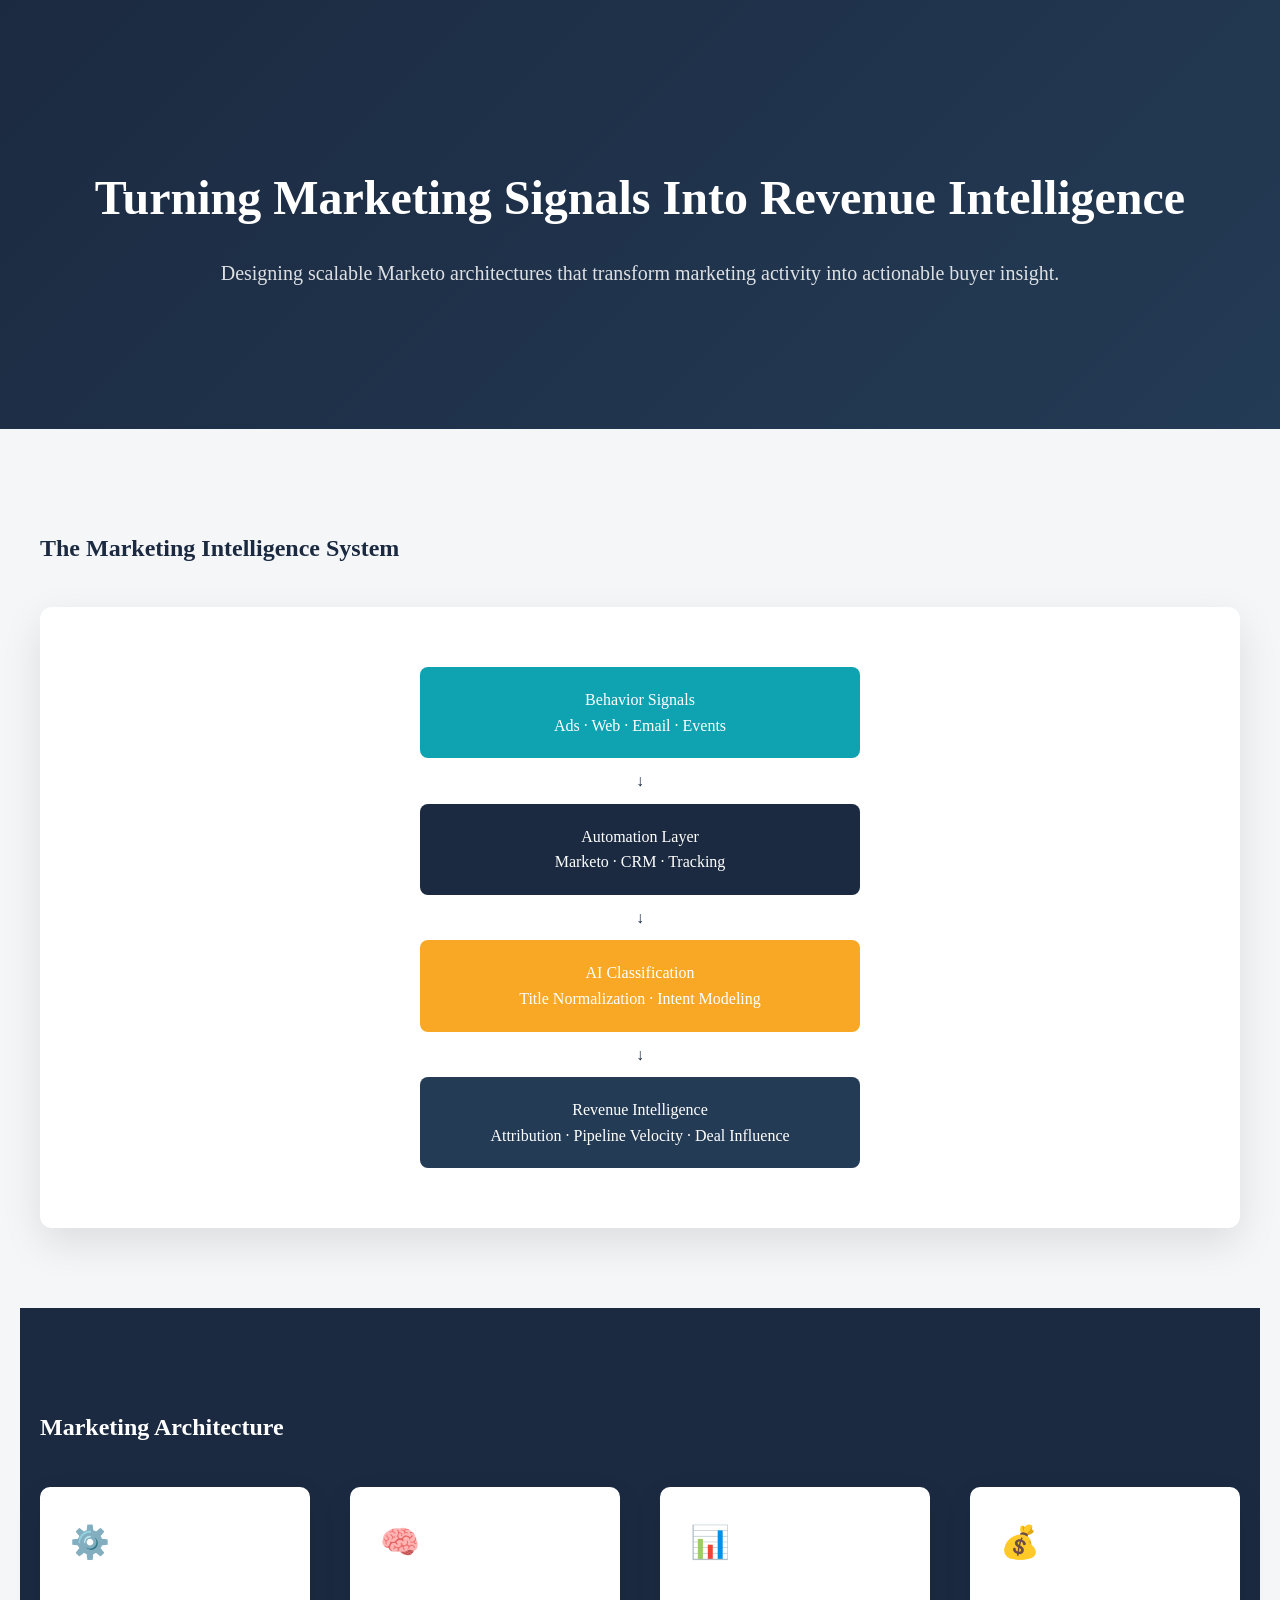
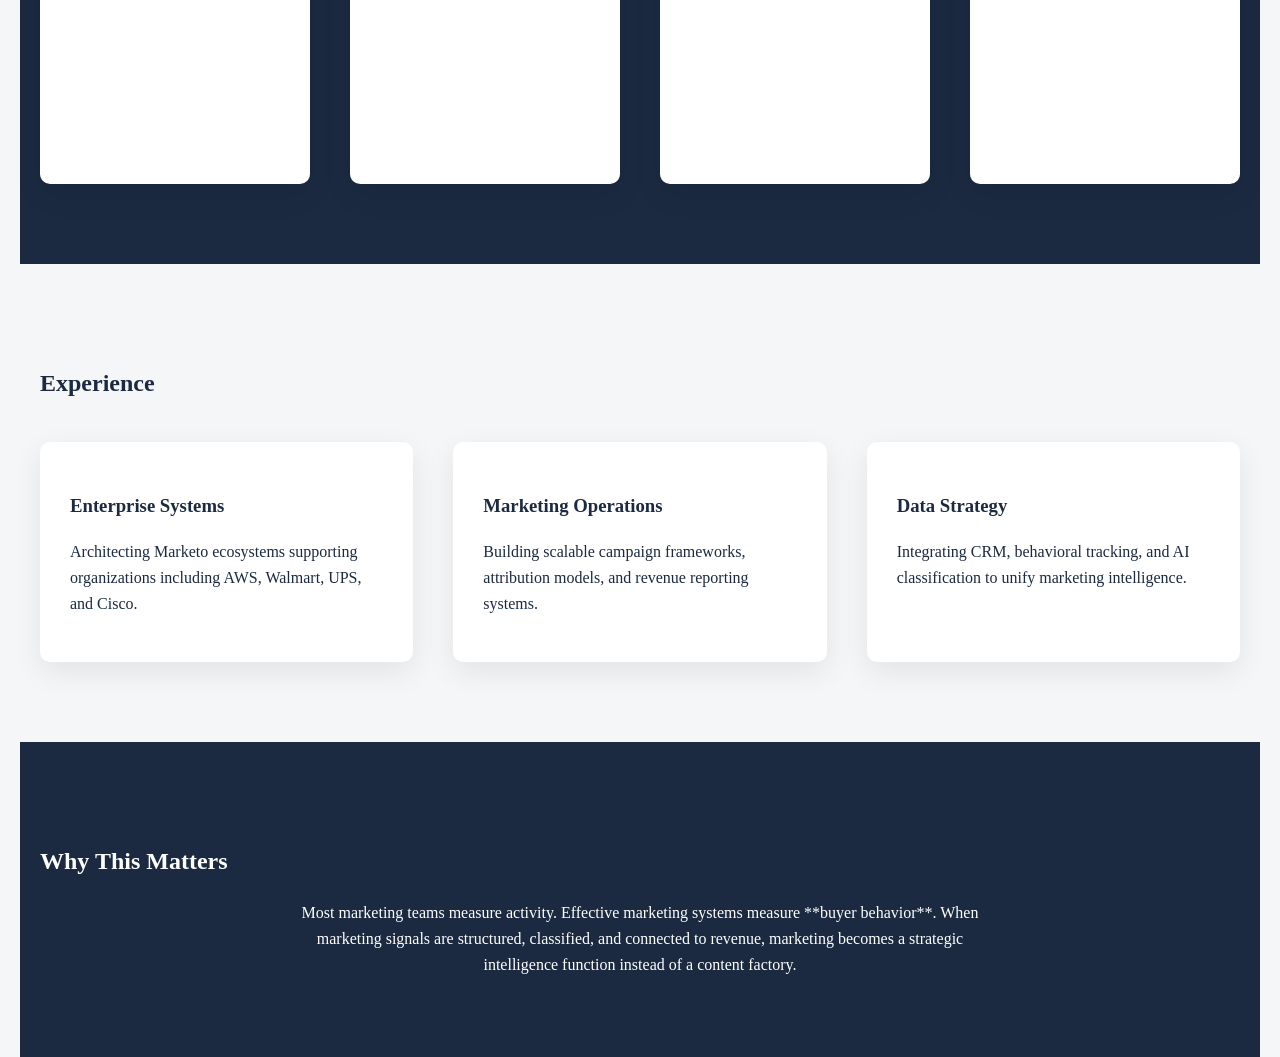
==== index2.html @ 2e333b13 "Create index2.html" ====
<!DOCTYPE html>
<html lang="en">
<head>
<meta charset="UTF-8">
<title>Marketing Intelligence Architecture | Robb Barrett</title>

<style>

body{
font-family: -apple-system,BlinkMacSystemFont,"Segoe UI",Roboto;
margin:0;
background:#F4F6F8;
color:#1B2A41;
line-height:1.6;
}

.section{
padding:80px 20px;
max-width:1200px;
margin:auto;
}

.hero{
background:linear-gradient(135deg,#1B2A41,#243B55);
color:white;
text-align:center;
padding:120px 20px;
}

.hero h1{
font-size:48px;
margin-bottom:20px;
}

.hero p{
font-size:20px;
opacity:.85;
}

.grid{
display:grid;
grid-template-columns:repeat(auto-fit,minmax(250px,1fr));
gap:40px;
margin-top:40px;
}

.card{
background:white;
padding:30px;
border-radius:10px;
box-shadow:0 10px 30px rgba(0,0,0,.08);
}

.icon{
font-size:32px;
color:#0FA3B1;
margin-bottom:10px;
}

.diagram{
background:white;
padding:50px;
border-radius:12px;
box-shadow:0 15px 40px rgba(0,0,0,.1);
margin-top:40px;
text-align:center;
}

.layer{
padding:20px;
margin:10px auto;
max-width:400px;
border-radius:8px;
color:white;
}

.layer.signals{background:#0FA3B1;}
.layer.data{background:#1B2A41;}
.layer.ai{background:#F9A826;}
.layer.revenue{background:#243B55;}

.dark{
background:#1B2A41;
color:white;
}

.dark h2{
color:white;
}

</style>
</head>

<body>

<section class="hero">
<h1>Turning Marketing Signals Into Revenue Intelligence</h1>
<p>Designing scalable Marketo architectures that transform marketing activity into actionable buyer insight.</p>
</section>

<section class="section">

<h2>The Marketing Intelligence System</h2>

<div class="diagram">

<div class="layer signals">Behavior Signals<br>Ads · Web · Email · Events</div>

↓  

<div class="layer data">Automation Layer<br>Marketo · CRM · Tracking</div>

↓

<div class="layer ai">AI Classification<br>Title Normalization · Intent Modeling</div>

↓

<div class="layer revenue">Revenue Intelligence<br>Attribution · Pipeline Velocity · Deal Influence</div>

</div>

</section>

<section class="section dark">

<h2>Marketing Architecture</h2>

<div class="grid">

<div class="card">
<div class="icon">⚙️</div>
<h3>Automation</h3>
<p>Behavior driven Marketo systems that capture every buyer interaction and translate activity into structured data.</p>
</div>

<div class="card">
<div class="icon">🧠</div>
<h3>AI Data Layer</h3>
<p>AI normalization transforms inconsistent titles and company data into meaningful organizational intelligence.</p>
</div>

<div class="card">
<div class="icon">📊</div>
<h3>Intent Modeling</h3>
<p>Buyer signals are evaluated across channels to detect real purchase intent instead of surface engagement metrics.</p>
</div>

<div class="card">
<div class="icon">💰</div>
<h3>Revenue Insight</h3>
<p>Marketing attribution connects behavior patterns directly to pipeline velocity and closed revenue.</p>
</div>

</div>

</section>

<section class="section">

<h2>Experience</h2>

<div class="grid">

<div class="card">
<h3>Enterprise Systems</h3>
<p>Architecting Marketo ecosystems supporting organizations including AWS, Walmart, UPS, and Cisco.</p>
</div>

<div class="card">
<h3>Marketing Operations</h3>
<p>Building scalable campaign frameworks, attribution models, and revenue reporting systems.</p>
</div>

<div class="card">
<h3>Data Strategy</h3>
<p>Integrating CRM, behavioral tracking, and AI classification to unify marketing intelligence.</p>
</div>

</div>

</section>

<section class="section dark">

<h2>Why This Matters</h2>

<p style="max-width:700px;margin:auto;text-align:center">

Most marketing teams measure activity.  
Effective marketing systems measure **buyer behavior**.

When marketing signals are structured, classified, and connected to revenue, marketing becomes a strategic intelligence function instead of a content factory.

</p>

</section>

</body>
</html>
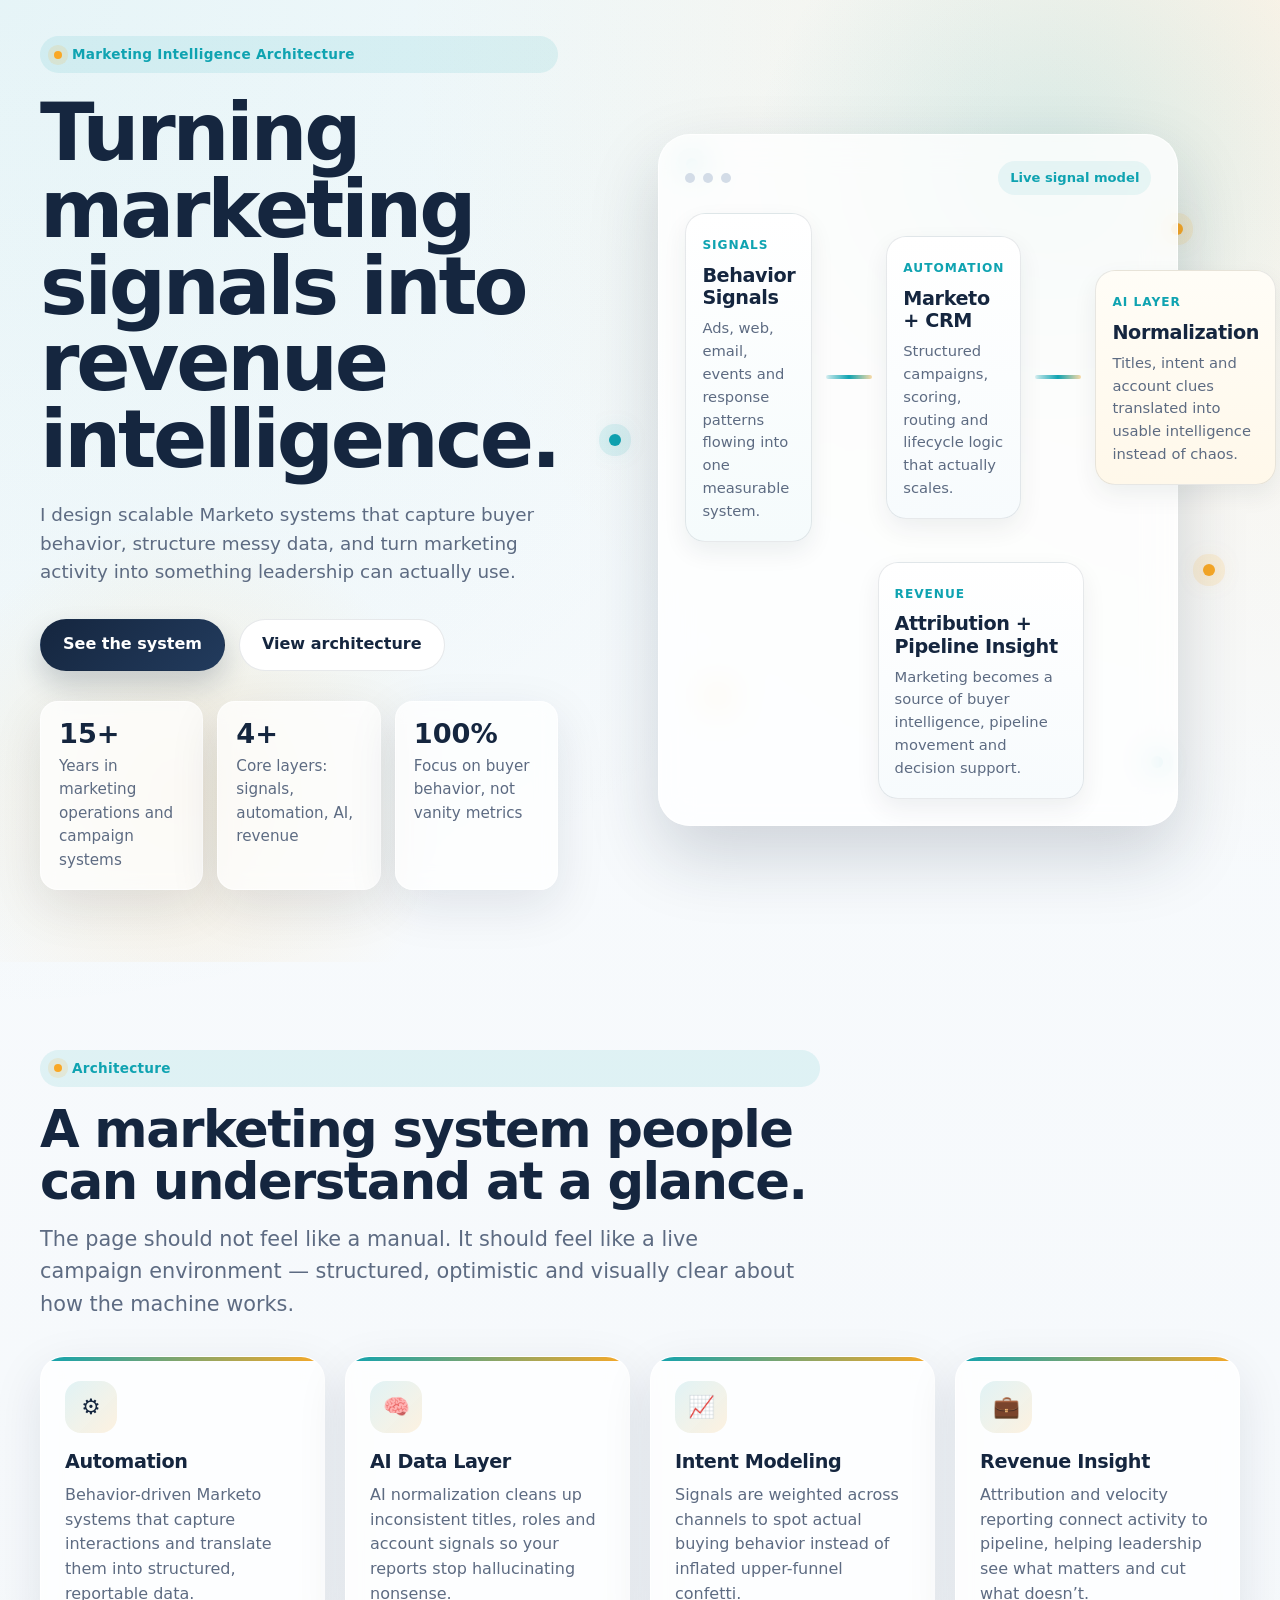
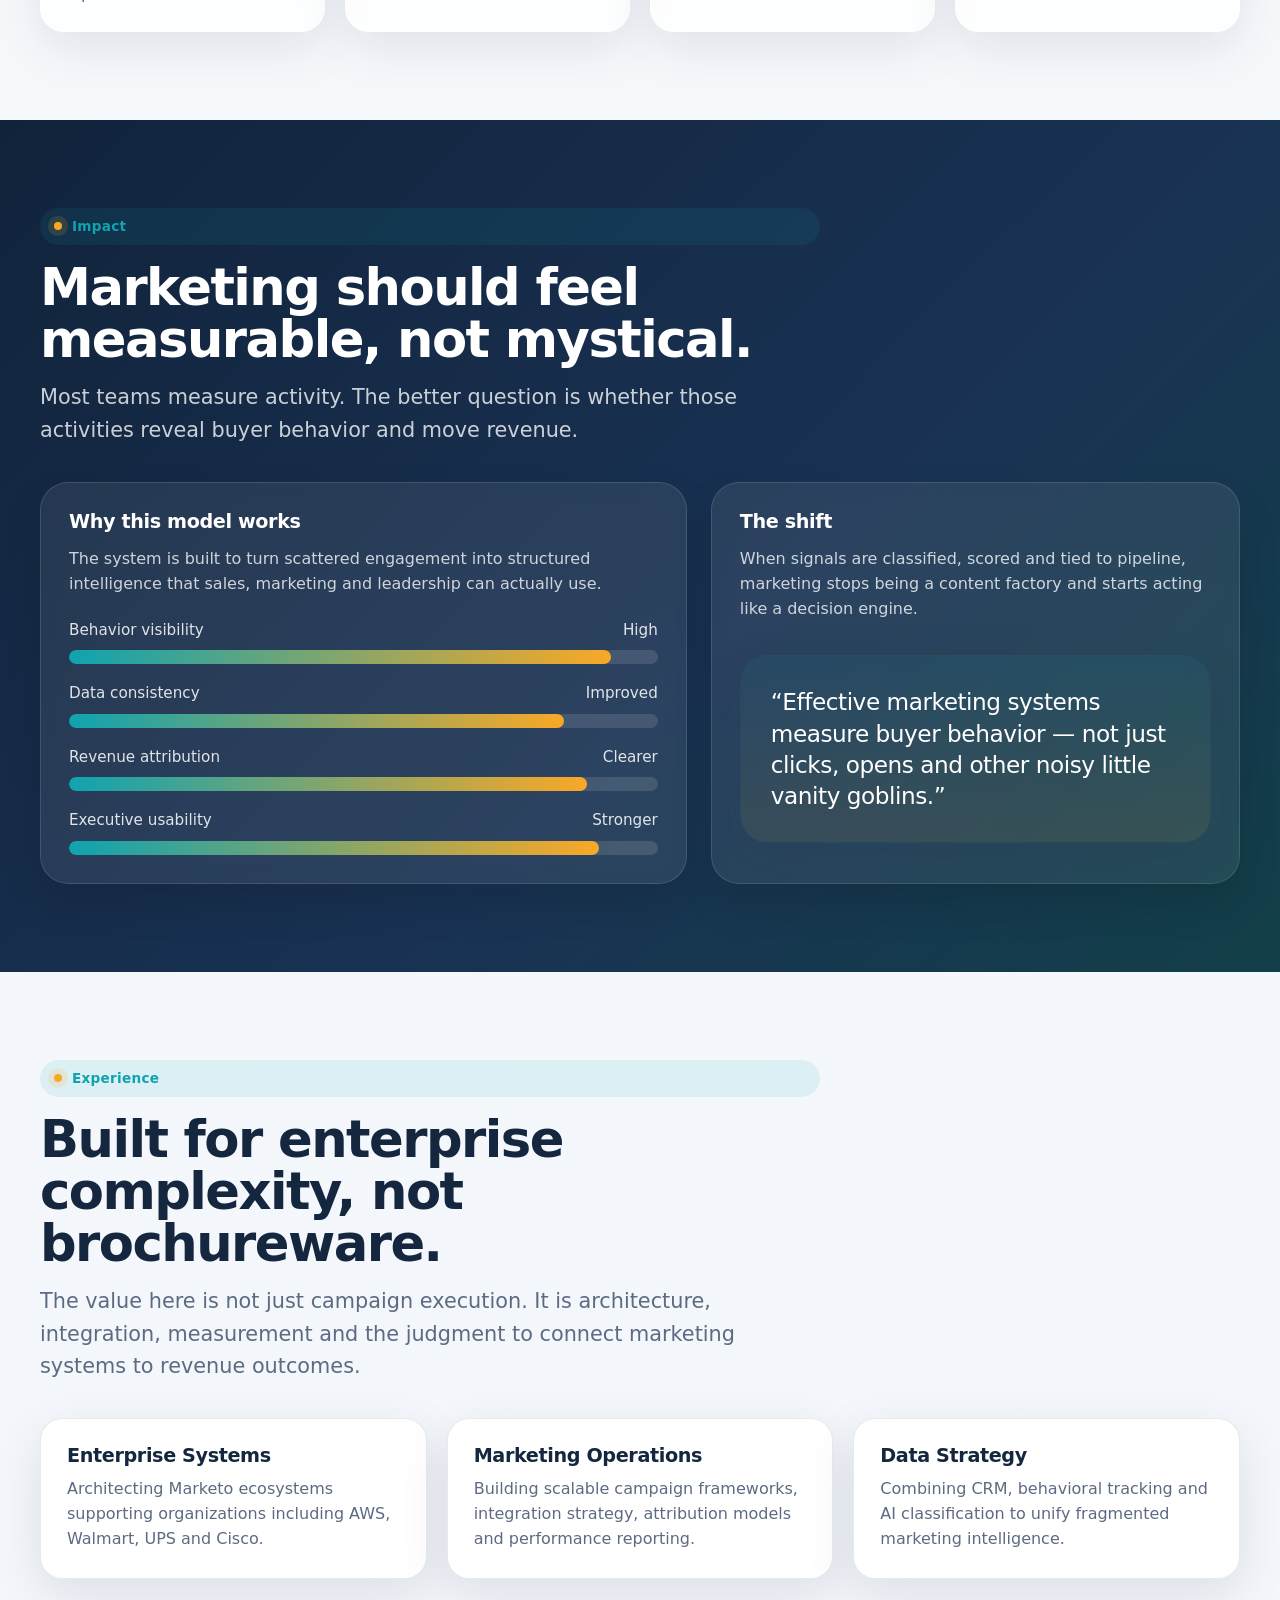
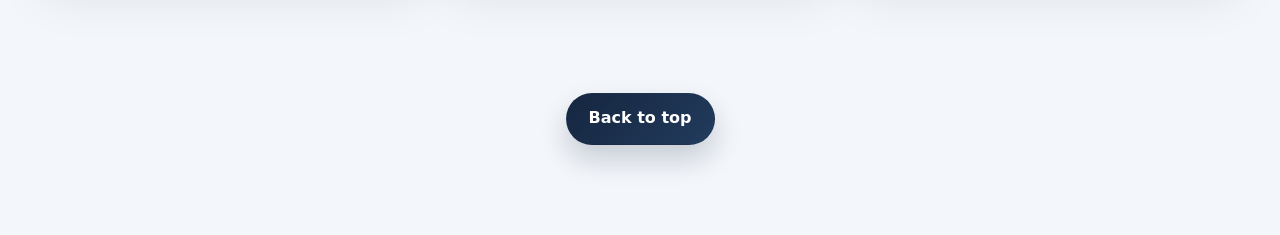
==== commit 1690c3d4: "Update index2.html" ====
--- a/index2.html
+++ b/index2.html
@@ -1,200 +1,828 @@
 <!DOCTYPE html>
 <html lang="en">
 <head>
-<meta charset="UTF-8">
-<title>Marketing Intelligence Architecture | Robb Barrett</title>
-
-<style>
-
-body{
-font-family: -apple-system,BlinkMacSystemFont,"Segoe UI",Roboto;
-margin:0;
-background:#F4F6F8;
-color:#1B2A41;
-line-height:1.6;
-}
-
-.section{
-padding:80px 20px;
-max-width:1200px;
-margin:auto;
-}
-
-.hero{
-background:linear-gradient(135deg,#1B2A41,#243B55);
-color:white;
-text-align:center;
-padding:120px 20px;
-}
-
-.hero h1{
-font-size:48px;
-margin-bottom:20px;
-}
-
-.hero p{
-font-size:20px;
-opacity:.85;
-}
-
-.grid{
-display:grid;
-grid-template-columns:repeat(auto-fit,minmax(250px,1fr));
-gap:40px;
-margin-top:40px;
-}
-
-.card{
-background:white;
-padding:30px;
-border-radius:10px;
-box-shadow:0 10px 30px rgba(0,0,0,.08);
-}
-
-.icon{
-font-size:32px;
-color:#0FA3B1;
-margin-bottom:10px;
-}
-
-.diagram{
-background:white;
-padding:50px;
-border-radius:12px;
-box-shadow:0 15px 40px rgba(0,0,0,.1);
-margin-top:40px;
-text-align:center;
-}
-
-.layer{
-padding:20px;
-margin:10px auto;
-max-width:400px;
-border-radius:8px;
-color:white;
-}
-
-.layer.signals{background:#0FA3B1;}
-.layer.data{background:#1B2A41;}
-.layer.ai{background:#F9A826;}
-.layer.revenue{background:#243B55;}
-
-.dark{
-background:#1B2A41;
-color:white;
-}
-
-.dark h2{
-color:white;
-}
-
-</style>
+  <meta charset="UTF-8" />
+  <meta name="viewport" content="width=device-width, initial-scale=1.0" />
+  <title>Marketing Intelligence Architecture | Robb Barrett</title>
+  <style>
+    :root{
+      --bg:#f4f7fb;
+      --surface:#ffffff;
+      --surface-2:#eef4f8;
+      --primary:#15263f;
+      --secondary:#0fa3b1;
+      --tertiary:#f9a826;
+      --ink:#15263f;
+      --muted:#5d6b82;
+      --line:rgba(21,38,63,.10);
+      --shadow:0 16px 50px rgba(16, 32, 56, .10);
+      --shadow-hover:0 24px 60px rgba(16, 32, 56, .18);
+      --radius:24px;
+      --radius-sm:16px;
+      --max:1200px;
+    }
+
+    *{box-sizing:border-box}
+    html{scroll-behavior:smooth}
+    body{
+      margin:0;
+      font-family: Inter, ui-sans-serif, system-ui, -apple-system, Segoe UI, Roboto, Helvetica, Arial, sans-serif;
+      background:
+        radial-gradient(circle at top left, rgba(15,163,177,.08), transparent 28%),
+        radial-gradient(circle at top right, rgba(249,168,38,.10), transparent 24%),
+        linear-gradient(180deg, #f8fbfd 0%, #f3f6fa 100%);
+      color:var(--ink);
+      line-height:1.55;
+      overflow-x:hidden;
+    }
+
+    a{color:inherit;text-decoration:none}
+    img{max-width:100%;display:block}
+
+    .container{
+      width:min(var(--max), calc(100% - 40px));
+      margin:0 auto;
+    }
+
+    .section{
+      padding:88px 0;
+      position:relative;
+    }
+
+    .eyebrow{
+      display:inline-flex;
+      align-items:center;
+      gap:10px;
+      padding:8px 14px;
+      border-radius:999px;
+      background:rgba(15,163,177,.10);
+      color:var(--secondary);
+      font-weight:700;
+      font-size:.85rem;
+      letter-spacing:.02em;
+    }
+
+    .eyebrow::before{
+      content:"";
+      width:8px;height:8px;border-radius:50%;
+      background:var(--tertiary);
+      box-shadow:0 0 0 6px rgba(249,168,38,.14);
+    }
+
+    h1,h2,h3,p{margin:0}
+    h1{
+      font-size:clamp(2.7rem, 7vw, 5rem);
+      line-height:.96;
+      letter-spacing:-.04em;
+    }
+    h2{
+      font-size:clamp(2rem, 4vw, 3.2rem);
+      line-height:1.02;
+      letter-spacing:-.03em;
+    }
+    h3{
+      font-size:1.2rem;
+      line-height:1.15;
+      letter-spacing:-.02em;
+    }
+
+    .lede{
+      font-size:clamp(1.05rem, 1.8vw, 1.3rem);
+      color:var(--muted);
+      max-width:760px;
+    }
+
+    .hero{
+      padding:36px 0 72px;
+      min-height:100vh;
+      display:flex;
+      align-items:center;
+      position:relative;
+      overflow:hidden;
+    }
+
+    .hero::before{
+      content:"";
+      position:absolute; inset:-20% -10% auto auto;
+      width:720px; height:720px;
+      background:
+        radial-gradient(circle, rgba(15,163,177,.14) 0%, rgba(15,163,177,0) 58%);
+      animation: drift 10s ease-in-out infinite alternate;
+      pointer-events:none;
+    }
+
+    .hero::after{
+      content:"";
+      position:absolute; inset:auto auto -15% -10%;
+      width:620px; height:620px;
+      background:
+        radial-gradient(circle, rgba(249,168,38,.14) 0%, rgba(249,168,38,0) 62%);
+      animation: drift 13s ease-in-out infinite alternate-reverse;
+      pointer-events:none;
+    }
+
+    @keyframes drift{
+      from{transform:translate3d(0,0,0) scale(1)}
+      to{transform:translate3d(30px,-25px,0) scale(1.08)}
+    }
+
+    .hero-grid{
+      display:grid;
+      grid-template-columns:1.15fr .95fr;
+      gap:38px;
+      align-items:center;
+      position:relative;
+      z-index:1;
+    }
+
+    .hero-copy{
+      display:flex;
+      flex-direction:column;
+      gap:22px;
+    }
+
+    .hero-copy .sub{
+      max-width:700px;
+      font-size:1.15rem;
+      color:var(--muted);
+    }
+
+    .cta-row{
+      display:flex;
+      flex-wrap:wrap;
+      gap:14px;
+      margin-top:10px;
+    }
+
+    .btn{
+      display:inline-flex;
+      align-items:center;
+      justify-content:center;
+      min-height:52px;
+      padding:0 22px;
+      border-radius:999px;
+      font-weight:700;
+      transition:.28s ease;
+      border:1px solid transparent;
+    }
+
+    .btn-primary{
+      background:linear-gradient(135deg, var(--primary), #223b5d);
+      color:#fff;
+      box-shadow:0 14px 28px rgba(21,38,63,.20);
+    }
+
+    .btn-primary:hover{
+      transform:translateY(-2px);
+      box-shadow:0 20px 38px rgba(21,38,63,.26);
+    }
+
+    .btn-secondary{
+      background:#fff;
+      border-color:var(--line);
+      color:var(--primary);
+    }
+
+    .btn-secondary:hover{
+      transform:translateY(-2px);
+      box-shadow:var(--shadow);
+    }
+
+    .hero-stats{
+      display:grid;
+      grid-template-columns:repeat(3,1fr);
+      gap:14px;
+      margin-top:8px;
+      max-width:720px;
+    }
+
+    .stat{
+      background:rgba(255,255,255,.72);
+      backdrop-filter: blur(10px);
+      border:1px solid rgba(255,255,255,.65);
+      border-radius:18px;
+      box-shadow:var(--shadow);
+      padding:18px 18px 16px;
+      min-height:100px;
+    }
+
+    .stat .num{
+      font-size:1.7rem;
+      font-weight:800;
+      color:var(--primary);
+      line-height:1;
+      margin-bottom:8px;
+    }
+
+    .stat p{
+      color:var(--muted);
+      font-size:.95rem;
+    }
+
+    .visual-shell{
+      position:relative;
+      min-height:600px;
+    }
+
+    .signal-orbit{
+      position:absolute; inset:0;
+      border-radius:36px;
+      overflow:hidden;
+    }
+
+    .signal-dot{
+      position:absolute;
+      width:12px; height:12px;
+      border-radius:50%;
+      background:var(--secondary);
+      box-shadow:0 0 0 10px rgba(15,163,177,.10), 0 0 26px rgba(15,163,177,.35);
+      animation:pulse 2.8s ease-in-out infinite;
+    }
+
+    .signal-dot.orange{
+      background:var(--tertiary);
+      box-shadow:0 0 0 10px rgba(249,168,38,.12), 0 0 26px rgba(249,168,38,.34);
+    }
+
+    @keyframes pulse{
+      0%,100%{transform:scale(1); opacity:.9}
+      50%{transform:scale(1.25); opacity:1}
+    }
+
+    .dashboard{
+      position:relative;
+      z-index:2;
+      margin:34px auto 0;
+      width:min(100%, 520px);
+      background:rgba(255,255,255,.78);
+      backdrop-filter:blur(16px);
+      border:1px solid rgba(255,255,255,.8);
+      border-radius:32px;
+      box-shadow:0 30px 70px rgba(21,38,63,.18);
+      padding:26px;
+    }
+
+    .dashboard-top{
+      display:flex;
+      align-items:center;
+      justify-content:space-between;
+      gap:12px;
+      margin-bottom:18px;
+    }
+
+    .window-dots{
+      display:flex; gap:8px;
+    }
+
+    .window-dots span{
+      width:10px;height:10px;border-radius:50%;
+      background:#d3dce7;
+    }
+
+    .mini-tag{
+      display:inline-flex;
+      align-items:center;
+      gap:8px;
+      font-size:.82rem;
+      font-weight:700;
+      color:var(--secondary);
+      background:rgba(15,163,177,.08);
+      padding:7px 12px;
+      border-radius:999px;
+    }
+
+    .system-map{
+      display:grid;
+      gap:16px;
+    }
+
+    .system-row{
+      display:grid;
+      grid-template-columns:1fr auto 1fr auto 1fr;
+      align-items:center;
+      gap:14px;
+    }
+
+    .node{
+      background:#fff;
+      border:1px solid var(--line);
+      border-radius:20px;
+      padding:18px 16px;
+      box-shadow:0 10px 25px rgba(21,38,63,.07);
+      min-height:100px;
+      position:relative;
+      transition:.28s ease;
+    }
+
+    .node:hover{
+      transform:translateY(-4px);
+      box-shadow:var(--shadow-hover);
+    }
+
+    .node .label{
+      display:inline-block;
+      font-size:.76rem;
+      font-weight:800;
+      text-transform:uppercase;
+      letter-spacing:.08em;
+      margin-bottom:10px;
+      color:var(--secondary);
+    }
+
+    .node h3{
+      margin-bottom:8px;
+    }
+
+    .node p{
+      font-size:.92rem;
+      color:var(--muted);
+    }
+
+    .connector{
+      width:46px;
+      height:4px;
+      background:linear-gradient(90deg, rgba(15,163,177,.2), var(--secondary), rgba(249,168,38,.4));
+      border-radius:999px;
+      position:relative;
+      overflow:hidden;
+    }
+
+    .connector::after{
+      content:"";
+      position:absolute;
+      inset:0 auto 0 -35%;
+      width:35%;
+      background:rgba(255,255,255,.85);
+      filter:blur(2px);
+      animation:flow 2.6s linear infinite;
+    }
+
+    @keyframes flow{
+      to{left:110%}
+    }
+
+    .node.primary{background:linear-gradient(180deg, #ffffff 0%, #f7fbfd 100%)}
+    .node.secondary{background:linear-gradient(180deg, #ffffff 0%, #f5fbfc 100%)}
+    .node.tertiary{background:linear-gradient(180deg, #fffdf7 0%, #fff8ea 100%)}
+
+    .section-head{
+      display:flex;
+      flex-direction:column;
+      gap:16px;
+      max-width:780px;
+      margin-bottom:36px;
+    }
+
+    .cards{
+      display:grid;
+      grid-template-columns:repeat(4,1fr);
+      gap:20px;
+    }
+
+    .card{
+      background:rgba(255,255,255,.78);
+      backdrop-filter:blur(10px);
+      border:1px solid rgba(255,255,255,.75);
+      border-radius:24px;
+      box-shadow:var(--shadow);
+      padding:24px;
+      transition:.3s ease;
+      position:relative;
+      overflow:hidden;
+    }
+
+    .card::before{
+      content:"";
+      position:absolute;
+      inset:0 0 auto 0;
+      height:4px;
+      background:linear-gradient(90deg, var(--secondary), var(--tertiary));
+    }
+
+    .card:hover{
+      transform:translateY(-6px);
+      box-shadow:var(--shadow-hover);
+    }
+
+    .icon{
+      width:52px;
+      height:52px;
+      border-radius:16px;
+      display:grid;
+      place-items:center;
+      font-size:1.35rem;
+      margin-bottom:18px;
+      background:linear-gradient(135deg, rgba(15,163,177,.12), rgba(249,168,38,.14));
+      color:var(--primary);
+    }
+
+    .card p{
+      margin-top:10px;
+      color:var(--muted);
+    }
+
+    .band{
+      background:linear-gradient(135deg, #11233b 0%, #193253 58%, #123f49 100%);
+      color:#fff;
+      overflow:hidden;
+    }
+
+    .band .lede{
+      color:rgba(255,255,255,.78);
+    }
+
+    .impact-grid{
+      display:grid;
+      grid-template-columns:1.1fr .9fr;
+      gap:24px;
+      align-items:stretch;
+      margin-top:34px;
+    }
+
+    .panel{
+      border-radius:28px;
+      padding:28px;
+      background:rgba(255,255,255,.08);
+      border:1px solid rgba(255,255,255,.12);
+      backdrop-filter:blur(8px);
+      box-shadow:0 20px 40px rgba(0,0,0,.12);
+    }
+
+    .bars{
+      display:grid;
+      gap:18px;
+      margin-top:8px;
+    }
+
+    .bar-wrap{
+      display:grid;
+      gap:8px;
+    }
+
+    .bar-label{
+      display:flex;
+      justify-content:space-between;
+      gap:14px;
+      font-size:.95rem;
+      color:rgba(255,255,255,.86);
+    }
+
+    .bar{
+      height:14px;
+      border-radius:999px;
+      background:rgba(255,255,255,.12);
+      overflow:hidden;
+      position:relative;
+    }
+
+    .bar > span{
+      display:block;
+      height:100%;
+      border-radius:inherit;
+      background:linear-gradient(90deg, var(--secondary), var(--tertiary));
+      transform-origin:left center;
+      animation:grow 1.4s ease both;
+    }
+
+    @keyframes grow{
+      from{transform:scaleX(.1); opacity:.4}
+      to{transform:scaleX(1); opacity:1}
+    }
+
+    .experience-grid{
+      display:grid;
+      grid-template-columns:repeat(3,1fr);
+      gap:20px;
+    }
+
+    .exp-card{
+      background:#fff;
+      border:1px solid var(--line);
+      border-radius:22px;
+      padding:26px;
+      box-shadow:var(--shadow);
+      transition:.28s ease;
+    }
+
+    .exp-card:hover{
+      transform:translateY(-4px);
+      box-shadow:var(--shadow-hover);
+    }
+
+    .exp-card h3{
+      margin-bottom:10px;
+    }
+
+    .exp-card p{
+      color:var(--muted);
+    }
+
+    .quote{
+      margin-top:34px;
+      background:linear-gradient(180deg, rgba(15,163,177,.07), rgba(249,168,38,.08));
+      border:1px solid rgba(21,38,63,.08);
+      border-radius:28px;
+      padding:30px;
+      box-shadow:var(--shadow);
+      font-size:clamp(1.15rem, 2vw, 1.45rem);
+      line-height:1.35;
+      letter-spacing:-.02em;
+    }
+
+    .footer-cta{
+      text-align:center;
+      padding:26px 0 90px;
+    }
+
+    .reveal{
+      opacity:0;
+      transform:translateY(24px);
+      transition:opacity .7s ease, transform .7s ease;
+    }
+
+    .reveal.is-visible{
+      opacity:1;
+      transform:none;
+    }
+
+    @media (max-width: 1080px){
+      .hero-grid,
+      .impact-grid{
+        grid-template-columns:1fr;
+      }
+      .cards{
+        grid-template-columns:repeat(2,1fr);
+      }
+      .experience-grid{
+        grid-template-columns:1fr;
+      }
+      .hero{
+        min-height:auto;
+        padding-top:34px;
+      }
+    }
+
+    @media (max-width: 760px){
+      .container{width:min(var(--max), calc(100% - 24px))}
+      .hero-stats{grid-template-columns:1fr}
+      .cards{grid-template-columns:1fr}
+      .system-row{
+        grid-template-columns:1fr;
+      }
+      .connector{
+        width:4px;
+        height:36px;
+        margin:0 auto;
+        background:linear-gradient(180deg, rgba(15,163,177,.2), var(--secondary), rgba(249,168,38,.4));
+      }
+      .connector::after{
+        inset:-35% 0 auto 0;
+        width:100%;
+        height:35%;
+        animation:flowVertical 2.4s linear infinite;
+      }
+      @keyframes flowVertical{
+        to{top:110%}
+      }
+      .dashboard{
+        padding:20px;
+        border-radius:24px;
+      }
+    }
+  </style>
 </head>
-
 <body>
 
-<section class="hero">
-<h1>Turning Marketing Signals Into Revenue Intelligence</h1>
-<p>Designing scalable Marketo architectures that transform marketing activity into actionable buyer insight.</p>
-</section>
-
-<section class="section">
-
-<h2>The Marketing Intelligence System</h2>
-
-<div class="diagram">
-
-<div class="layer signals">Behavior Signals<br>Ads · Web · Email · Events</div>
-
-↓  
-
-<div class="layer data">Automation Layer<br>Marketo · CRM · Tracking</div>
-
-↓
-
-<div class="layer ai">AI Classification<br>Title Normalization · Intent Modeling</div>
-
-↓
-
-<div class="layer revenue">Revenue Intelligence<br>Attribution · Pipeline Velocity · Deal Influence</div>
-
-</div>
-
-</section>
-
-<section class="section dark">
-
-<h2>Marketing Architecture</h2>
-
-<div class="grid">
-
-<div class="card">
-<div class="icon">⚙️</div>
-<h3>Automation</h3>
-<p>Behavior driven Marketo systems that capture every buyer interaction and translate activity into structured data.</p>
-</div>
-
-<div class="card">
-<div class="icon">🧠</div>
-<h3>AI Data Layer</h3>
-<p>AI normalization transforms inconsistent titles and company data into meaningful organizational intelligence.</p>
-</div>
-
-<div class="card">
-<div class="icon">📊</div>
-<h3>Intent Modeling</h3>
-<p>Buyer signals are evaluated across channels to detect real purchase intent instead of surface engagement metrics.</p>
-</div>
-
-<div class="card">
-<div class="icon">💰</div>
-<h3>Revenue Insight</h3>
-<p>Marketing attribution connects behavior patterns directly to pipeline velocity and closed revenue.</p>
-</div>
-
-</div>
-
-</section>
-
-<section class="section">
-
-<h2>Experience</h2>
-
-<div class="grid">
-
-<div class="card">
-<h3>Enterprise Systems</h3>
-<p>Architecting Marketo ecosystems supporting organizations including AWS, Walmart, UPS, and Cisco.</p>
-</div>
-
-<div class="card">
-<h3>Marketing Operations</h3>
-<p>Building scalable campaign frameworks, attribution models, and revenue reporting systems.</p>
-</div>
-
-<div class="card">
-<h3>Data Strategy</h3>
-<p>Integrating CRM, behavioral tracking, and AI classification to unify marketing intelligence.</p>
-</div>
-
-</div>
-
-</section>
-
-<section class="section dark">
-
-<h2>Why This Matters</h2>
-
-<p style="max-width:700px;margin:auto;text-align:center">
-
-Most marketing teams measure activity.  
-Effective marketing systems measure **buyer behavior**.
-
-When marketing signals are structured, classified, and connected to revenue, marketing becomes a strategic intelligence function instead of a content factory.
-
-</p>
-
-</section>
-
+  <section class="hero">
+    <div class="container hero-grid">
+      <div class="hero-copy reveal">
+        <div class="eyebrow">Marketing Intelligence Architecture</div>
+        <h1>Turning marketing signals into revenue intelligence.</h1>
+        <p class="sub">
+          I design scalable Marketo systems that capture buyer behavior, structure messy data, and turn marketing activity into something leadership can actually use.
+        </p>
+
+        <div class="cta-row">
+          <a href="#system" class="btn btn-primary">See the system</a>
+          <a href="#architecture" class="btn btn-secondary">View architecture</a>
+        </div>
+
+        <div class="hero-stats">
+          <div class="stat">
+            <div class="num" data-count="15">0</div>
+            <p>Years in marketing operations and campaign systems</p>
+          </div>
+          <div class="stat">
+            <div class="num" data-count="4">0</div>
+            <p>Core layers: signals, automation, AI, revenue</p>
+          </div>
+          <div class="stat">
+            <div class="num" data-count="100">0</div>
+            <p>Focus on buyer behavior, not vanity metrics</p>
+          </div>
+        </div>
+      </div>
+
+      <div class="visual-shell reveal">
+        <div class="signal-orbit">
+          <span class="signal-dot" style="top:8%; left:14%"></span>
+          <span class="signal-dot orange" style="top:17%; right:9%"></span>
+          <span class="signal-dot" style="top:46%; left:2%"></span>
+          <span class="signal-dot orange" style="bottom:17%; left:18%"></span>
+          <span class="signal-dot" style="bottom:8%; right:12%"></span>
+          <span class="signal-dot orange" style="top:64%; right:4%"></span>
+        </div>
+
+        <div class="dashboard">
+          <div class="dashboard-top">
+            <div class="window-dots"><span></span><span></span><span></span></div>
+            <div class="mini-tag">Live signal model</div>
+          </div>
+
+          <div class="system-map" id="system">
+            <div class="system-row">
+              <div class="node secondary">
+                <span class="label">Signals</span>
+                <h3>Behavior Signals</h3>
+                <p>Ads, web, email, events and response patterns flowing into one measurable system.</p>
+              </div>
+              <div class="connector"></div>
+              <div class="node primary">
+                <span class="label">Automation</span>
+                <h3>Marketo + CRM</h3>
+                <p>Structured campaigns, scoring, routing and lifecycle logic that actually scales.</p>
+              </div>
+              <div class="connector"></div>
+              <div class="node tertiary">
+                <span class="label">AI Layer</span>
+                <h3>Normalization</h3>
+                <p>Titles, intent and account clues translated into usable intelligence instead of chaos.</p>
+              </div>
+            </div>
+
+            <div class="system-row" style="margin-top:4px;">
+              <div class="node primary" style="grid-column:2 / span 3;">
+                <span class="label">Revenue</span>
+                <h3>Attribution + Pipeline Insight</h3>
+                <p>Marketing becomes a source of buyer intelligence, pipeline movement and decision support.</p>
+              </div>
+            </div>
+          </div>
+        </div>
+      </div>
+    </div>
+  </section>
+
+  <section class="section reveal" id="architecture">
+    <div class="container">
+      <div class="section-head">
+        <div class="eyebrow">Architecture</div>
+        <h2>A marketing system people can understand at a glance.</h2>
+        <p class="lede">
+          The page should not feel like a manual. It should feel like a live campaign environment — structured, optimistic and visually clear about how the machine works.
+        </p>
+      </div>
+
+      <div class="cards">
+        <div class="card">
+          <div class="icon">⚙️</div>
+          <h3>Automation</h3>
+          <p>Behavior-driven Marketo systems that capture interactions and translate them into structured, reportable data.</p>
+        </div>
+        <div class="card">
+          <div class="icon">🧠</div>
+          <h3>AI Data Layer</h3>
+          <p>AI normalization cleans up inconsistent titles, roles and account signals so your reports stop hallucinating nonsense.</p>
+        </div>
+        <div class="card">
+          <div class="icon">📈</div>
+          <h3>Intent Modeling</h3>
+          <p>Signals are weighted across channels to spot actual buying behavior instead of inflated upper-funnel confetti.</p>
+        </div>
+        <div class="card">
+          <div class="icon">💼</div>
+          <h3>Revenue Insight</h3>
+          <p>Attribution and velocity reporting connect activity to pipeline, helping leadership see what matters and cut what doesn’t.</p>
+        </div>
+      </div>
+    </div>
+  </section>
+
+  <section class="section band reveal">
+    <div class="container">
+      <div class="section-head">
+        <div class="eyebrow">Impact</div>
+        <h2>Marketing should feel measurable, not mystical.</h2>
+        <p class="lede">
+          Most teams measure activity. The better question is whether those activities reveal buyer behavior and move revenue.
+        </p>
+      </div>
+
+      <div class="impact-grid">
+        <div class="panel">
+          <h3 style="margin-bottom:14px;">Why this model works</h3>
+          <p style="color:rgba(255,255,255,.78); margin-bottom:22px;">
+            The system is built to turn scattered engagement into structured intelligence that sales, marketing and leadership can actually use.
+          </p>
+
+          <div class="bars">
+            <div class="bar-wrap">
+              <div class="bar-label"><span>Behavior visibility</span><span>High</span></div>
+              <div class="bar"><span style="width:92%"></span></div>
+            </div>
+            <div class="bar-wrap">
+              <div class="bar-label"><span>Data consistency</span><span>Improved</span></div>
+              <div class="bar"><span style="width:84%"></span></div>
+            </div>
+            <div class="bar-wrap">
+              <div class="bar-label"><span>Revenue attribution</span><span>Clearer</span></div>
+              <div class="bar"><span style="width:88%"></span></div>
+            </div>
+            <div class="bar-wrap">
+              <div class="bar-label"><span>Executive usability</span><span>Stronger</span></div>
+              <div class="bar"><span style="width:90%"></span></div>
+            </div>
+          </div>
+        </div>
+
+        <div class="panel">
+          <h3 style="margin-bottom:14px;">The shift</h3>
+          <p style="color:rgba(255,255,255,.78);">
+            When signals are classified, scored and tied to pipeline, marketing stops being a content factory and starts acting like a decision engine.
+          </p>
+
+          <div class="quote">
+            “Effective marketing systems measure buyer behavior — not just clicks, opens and other noisy little vanity goblins.”
+          </div>
+        </div>
+      </div>
+    </div>
+  </section>
+
+  <section class="section reveal">
+    <div class="container">
+      <div class="section-head">
+        <div class="eyebrow">Experience</div>
+        <h2>Built for enterprise complexity, not brochureware.</h2>
+        <p class="lede">
+          The value here is not just campaign execution. It is architecture, integration, measurement and the judgment to connect marketing systems to revenue outcomes.
+        </p>
+      </div>
+
+      <div class="experience-grid">
+        <div class="exp-card">
+          <h3>Enterprise Systems</h3>
+          <p>Architecting Marketo ecosystems supporting organizations including AWS, Walmart, UPS and Cisco.</p>
+        </div>
+        <div class="exp-card">
+          <h3>Marketing Operations</h3>
+          <p>Building scalable campaign frameworks, integration strategy, attribution models and performance reporting.</p>
+        </div>
+        <div class="exp-card">
+          <h3>Data Strategy</h3>
+          <p>Combining CRM, behavioral tracking and AI classification to unify fragmented marketing intelligence.</p>
+        </div>
+      </div>
+    </div>
+  </section>
+
+  <div class="container footer-cta reveal">
+    <a href="#top" class="btn btn-primary">Back to top</a>
+  </div>
+
+  <script>
+    const revealEls = document.querySelectorAll('.reveal');
+    const io = new IntersectionObserver((entries)=>{
+      entries.forEach(entry=>{
+        if(entry.isIntersecting){
+          entry.target.classList.add('is-visible');
+        }
+      });
+    }, {threshold: 0.14});
+
+    revealEls.forEach(el => io.observe(el));
+
+    const counters = document.querySelectorAll('[data-count]');
+    const countObserver = new IntersectionObserver((entries)=>{
+      entries.forEach(entry=>{
+        if(!entry.isIntersecting) return;
+        const el = entry.target;
+        const target = Number(el.dataset.count);
+        const duration = 1400;
+        const start = performance.now();
+
+        function update(now){
+          const progress = Math.min((now - start) / duration, 1);
+          const value = Math.floor(progress * target);
+          el.textContent = value + (target === 100 ? '%' : '+');
+          if(progress < 1) requestAnimationFrame(update);
+        }
+        requestAnimationFrame(update);
+        countObserver.unobserve(el);
+      });
+    }, {threshold: 0.5});
+
+    counters.forEach(counter => countObserver.observe(counter));
+  </script>
 </body>
 </html>
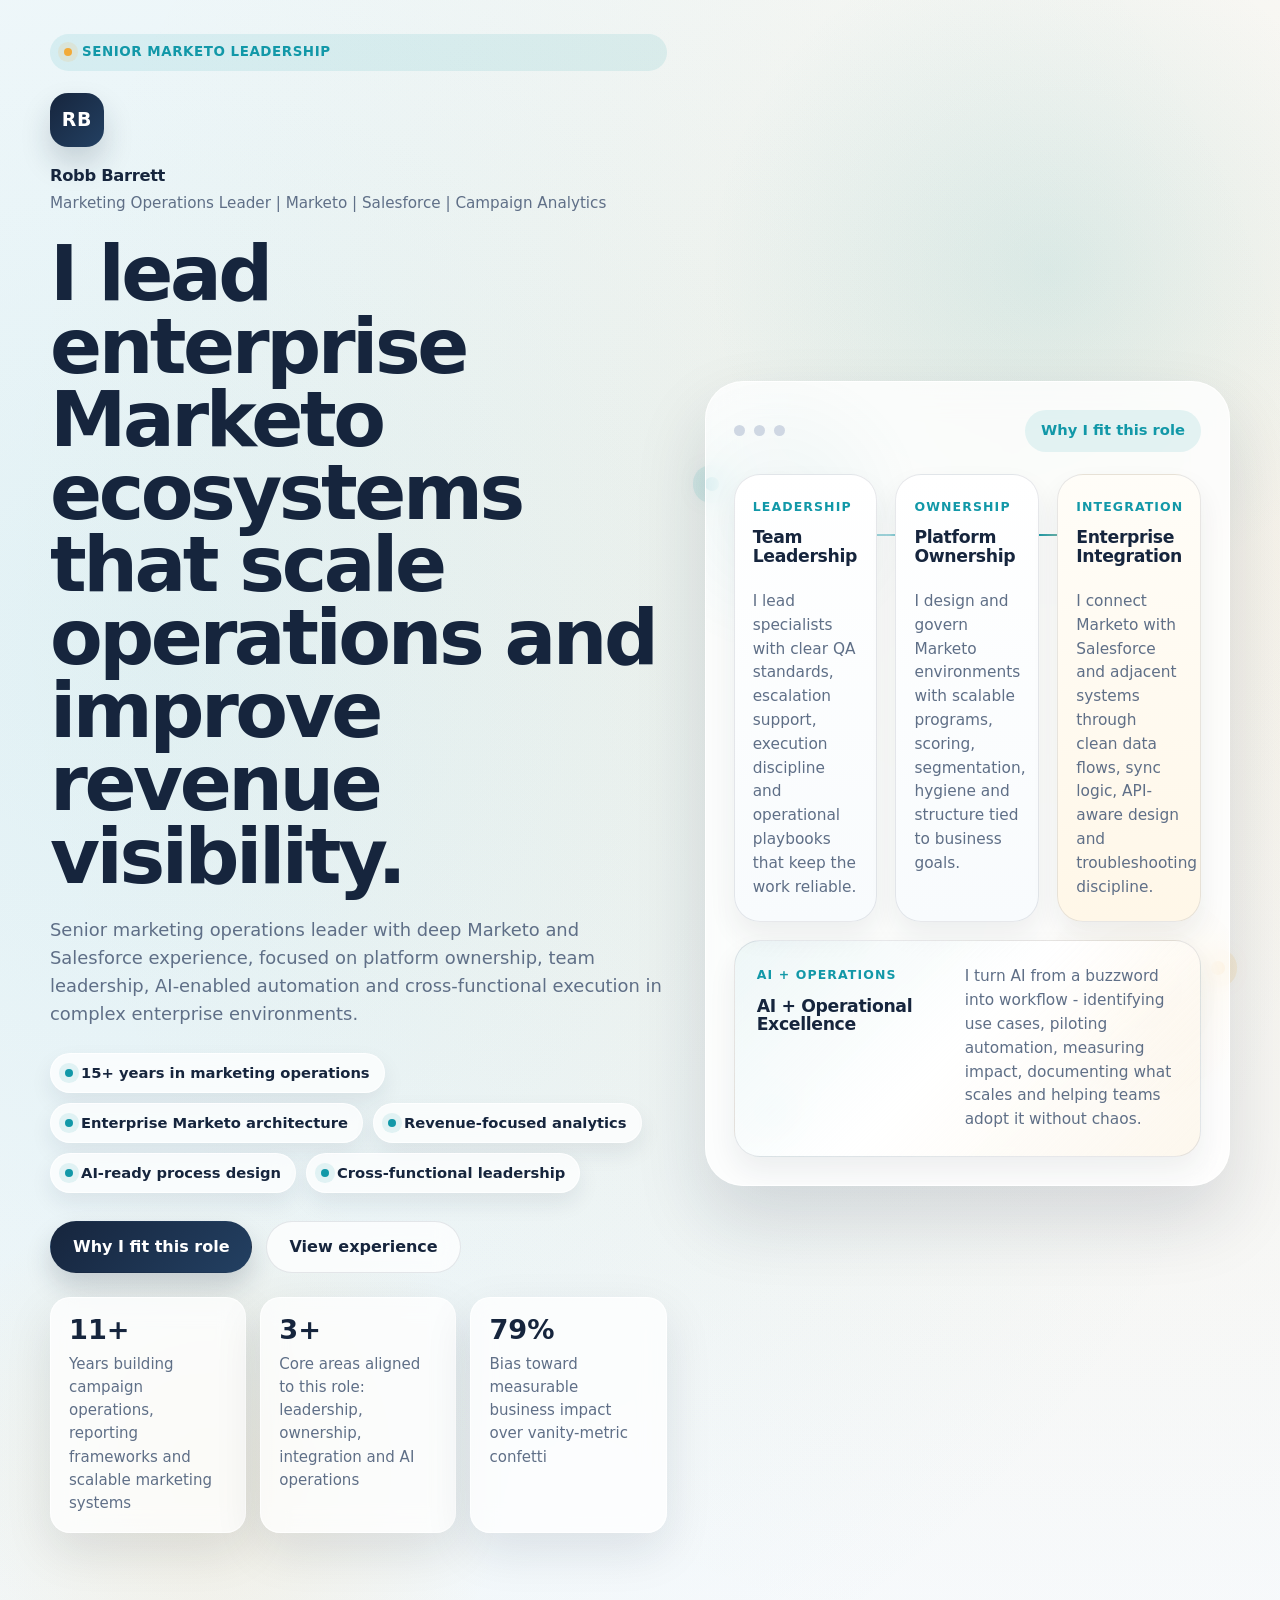
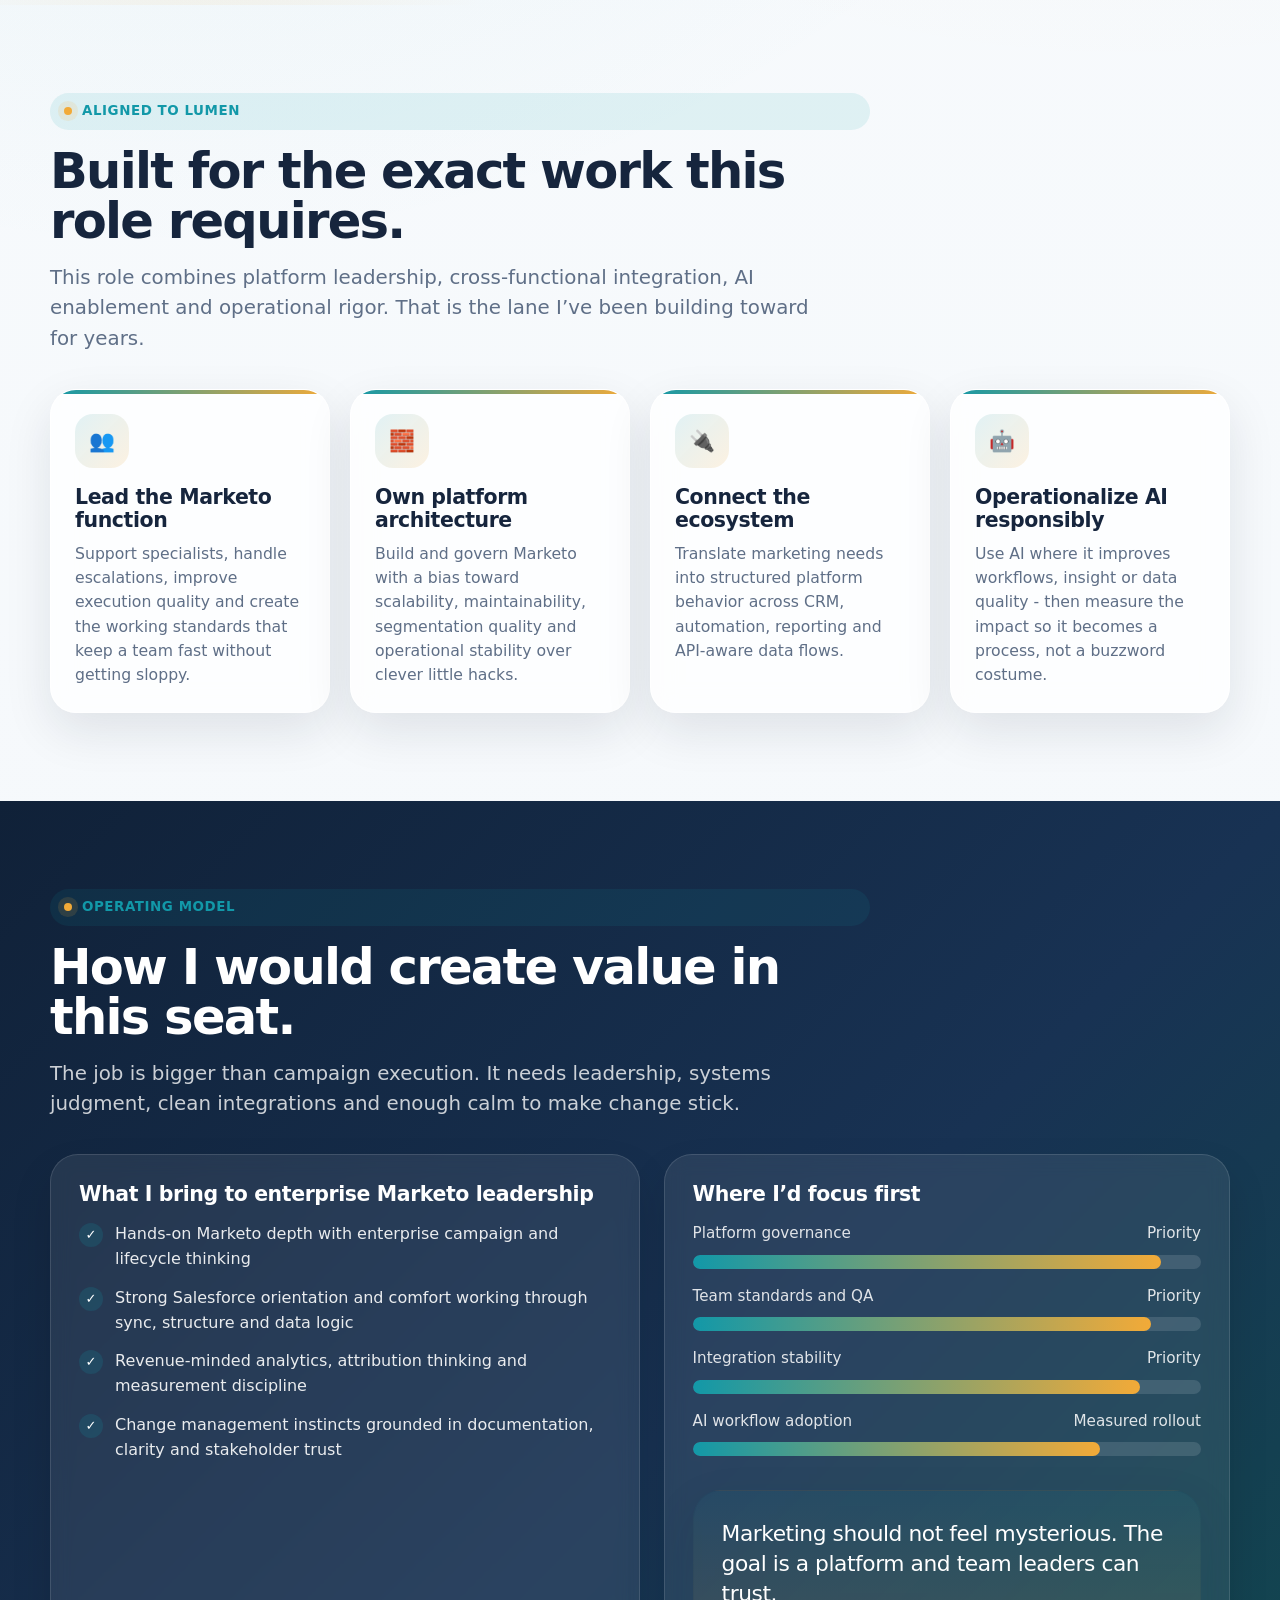
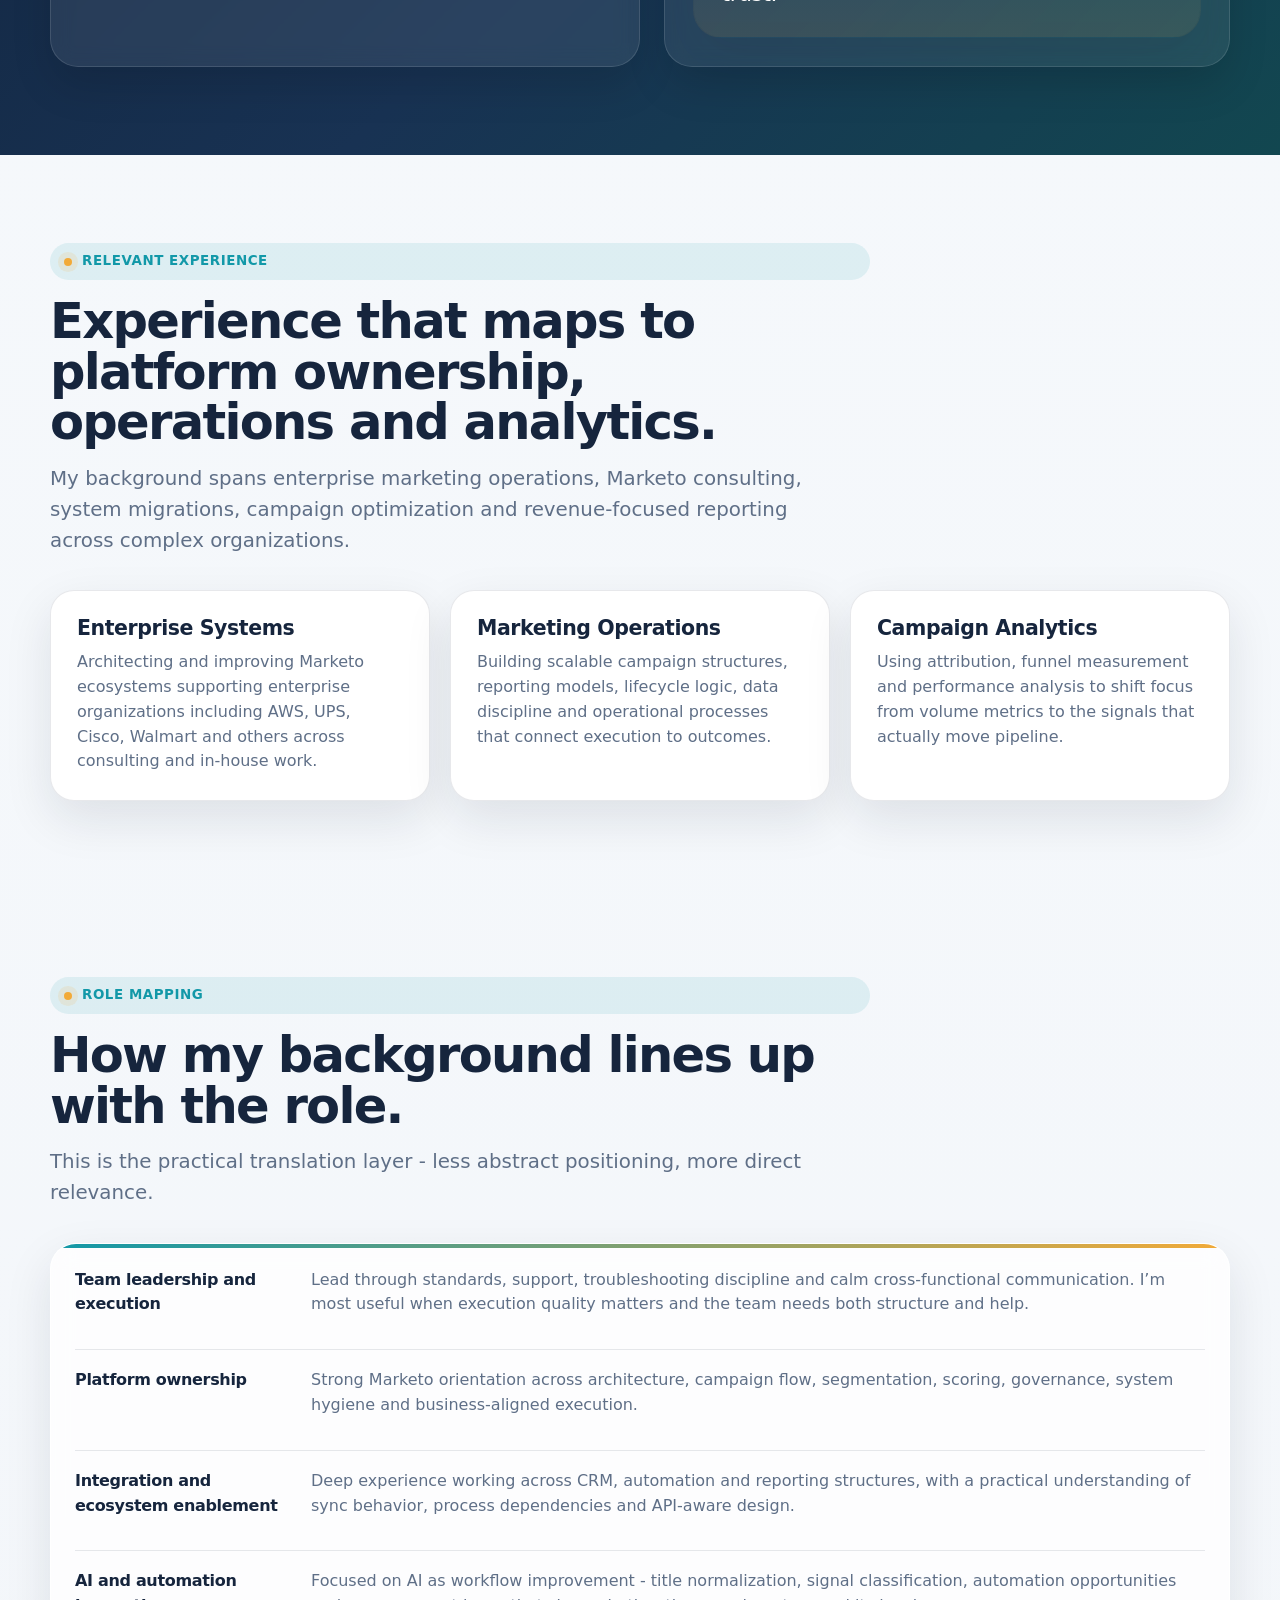
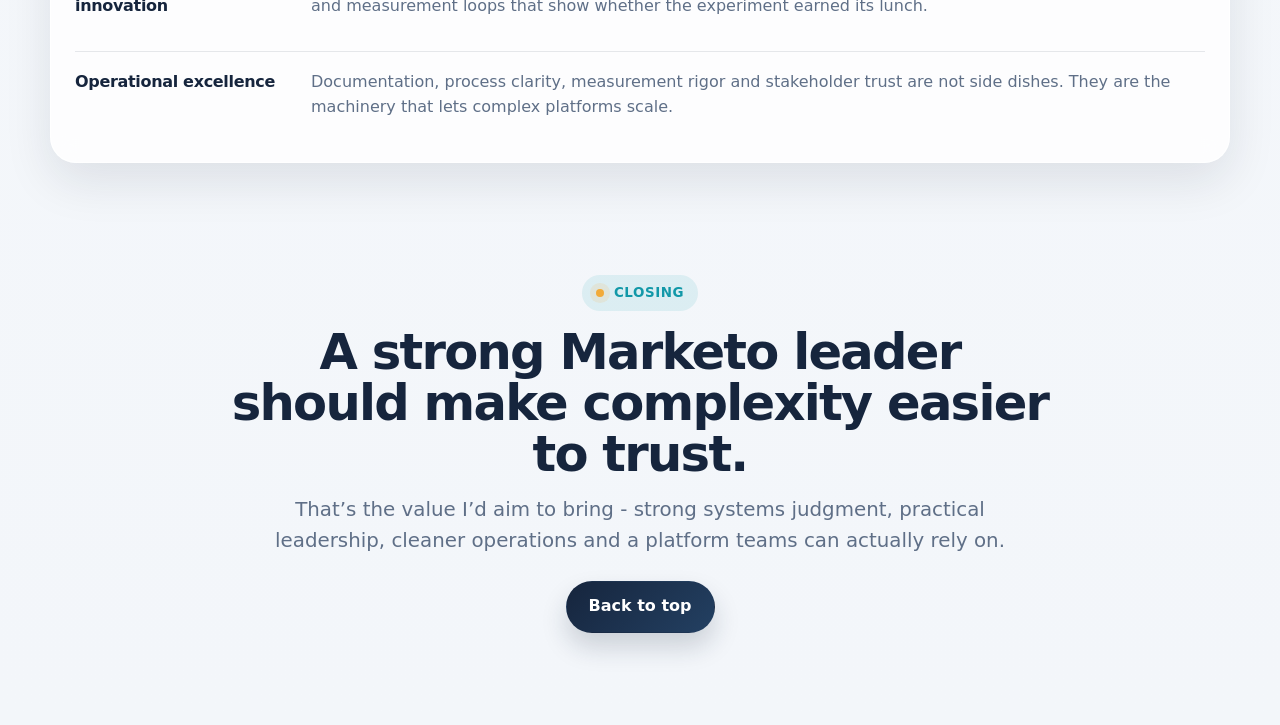
==== commit 6af2f429: "Update index2.html" ====
--- a/index2.html
+++ b/index2.html
@@ -3,23 +3,30 @@
 <head>
   <meta charset="UTF-8" />
   <meta name="viewport" content="width=device-width, initial-scale=1.0" />
-  <title>Marketing Intelligence Architecture | Robb Barrett</title>
+  <title>Robb Barrett | Senior Marketo Leadership</title>
+  <meta
+    name="description"
+    content="Robb Barrett - enterprise Marketo leader focused on platform ownership, Salesforce integration, AI-enabled automation and revenue-focused marketing operations."
+  />
   <style>
     :root{
       --bg:#f4f7fb;
+      --bg-2:#eef4f8;
       --surface:#ffffff;
-      --surface-2:#eef4f8;
-      --primary:#15263f;
-      --secondary:#0fa3b1;
-      --tertiary:#f9a826;
-      --ink:#15263f;
-      --muted:#5d6b82;
-      --line:rgba(21,38,63,.10);
-      --shadow:0 16px 50px rgba(16, 32, 56, .10);
-      --shadow-hover:0 24px 60px rgba(16, 32, 56, .18);
-      --radius:24px;
-      --radius-sm:16px;
-      --max:1200px;
+      --surface-soft:rgba(255,255,255,.74);
+      --primary:#16253d;
+      --secondary:#1298a8;
+      --tertiary:#f2aa38;
+      --ink:#16253d;
+      --muted:#5f6f87;
+      --line:rgba(22,37,61,.10);
+      --line-strong:rgba(22,37,61,.16);
+      --shadow:0 18px 48px rgba(17, 31, 51, .10);
+      --shadow-lg:0 30px 70px rgba(17, 31, 51, .16);
+      --radius:28px;
+      --radius-sm:20px;
+      --max:1180px;
+      --hero-pad:88px;
     }
 
     *{box-sizing:border-box}
@@ -27,12 +34,12 @@
     body{
       margin:0;
       font-family: Inter, ui-sans-serif, system-ui, -apple-system, Segoe UI, Roboto, Helvetica, Arial, sans-serif;
-      background:
-        radial-gradient(circle at top left, rgba(15,163,177,.08), transparent 28%),
-        radial-gradient(circle at top right, rgba(249,168,38,.10), transparent 24%),
-        linear-gradient(180deg, #f8fbfd 0%, #f3f6fa 100%);
       color:var(--ink);
       line-height:1.55;
+      background:
+        radial-gradient(circle at 12% 12%, rgba(18,152,168,.10), transparent 24%),
+        radial-gradient(circle at 88% 10%, rgba(242,170,56,.10), transparent 22%),
+        linear-gradient(180deg, #f8fbfd 0%, #f3f6fa 100%);
       overflow-x:hidden;
     }
 
@@ -55,80 +62,93 @@
       gap:10px;
       padding:8px 14px;
       border-radius:999px;
-      background:rgba(15,163,177,.10);
+      background:rgba(18,152,168,.10);
       color:var(--secondary);
-      font-weight:700;
-      font-size:.85rem;
-      letter-spacing:.02em;
+      font-weight:800;
+      font-size:.84rem;
+      letter-spacing:.04em;
+      text-transform:uppercase;
     }
 
     .eyebrow::before{
       content:"";
-      width:8px;height:8px;border-radius:50%;
+      width:8px;
+      height:8px;
+      border-radius:50%;
       background:var(--tertiary);
-      box-shadow:0 0 0 6px rgba(249,168,38,.14);
-    }
-
-    h1,h2,h3,p{margin:0}
+      box-shadow:0 0 0 6px rgba(242,170,56,.13);
+    }
+
+    h1,h2,h3,h4,p{margin:0}
     h1{
-      font-size:clamp(2.7rem, 7vw, 5rem);
-      line-height:.96;
-      letter-spacing:-.04em;
+      font-size:clamp(2.8rem, 6vw, 5.2rem);
+      line-height:.95;
+      letter-spacing:-.045em;
     }
     h2{
-      font-size:clamp(2rem, 4vw, 3.2rem);
+      font-size:clamp(2rem, 4vw, 3.1rem);
       line-height:1.02;
-      letter-spacing:-.03em;
+      letter-spacing:-.035em;
     }
     h3{
-      font-size:1.2rem;
-      line-height:1.15;
+      font-size:1.28rem;
+      line-height:1.12;
       letter-spacing:-.02em;
     }
 
     .lede{
-      font-size:clamp(1.05rem, 1.8vw, 1.3rem);
+      font-size:clamp(1.06rem, 1.8vw, 1.24rem);
       color:var(--muted);
       max-width:760px;
     }
 
+    .muted{color:var(--muted)}
+
     .hero{
-      padding:36px 0 72px;
       min-height:100vh;
       display:flex;
       align-items:center;
+      padding:34px 0 72px;
       position:relative;
       overflow:hidden;
     }
 
     .hero::before{
       content:"";
-      position:absolute; inset:-20% -10% auto auto;
-      width:720px; height:720px;
-      background:
-        radial-gradient(circle, rgba(15,163,177,.14) 0%, rgba(15,163,177,0) 58%);
-      animation: drift 10s ease-in-out infinite alternate;
+      position:absolute;
+      width:780px;
+      height:780px;
+      right:-160px;
+      top:-120px;
+      background:radial-gradient(circle, rgba(18,152,168,.11) 0%, rgba(18,152,168,0) 62%);
+      animation:driftA 12s ease-in-out infinite alternate;
       pointer-events:none;
     }
 
     .hero::after{
       content:"";
-      position:absolute; inset:auto auto -15% -10%;
-      width:620px; height:620px;
-      background:
-        radial-gradient(circle, rgba(249,168,38,.14) 0%, rgba(249,168,38,0) 62%);
-      animation: drift 13s ease-in-out infinite alternate-reverse;
+      position:absolute;
+      width:660px;
+      height:660px;
+      left:-120px;
+      bottom:-200px;
+      background:radial-gradient(circle, rgba(242,170,56,.12) 0%, rgba(242,170,56,0) 64%);
+      animation:driftB 14s ease-in-out infinite alternate;
       pointer-events:none;
     }
 
-    @keyframes drift{
+    @keyframes driftA{
       from{transform:translate3d(0,0,0) scale(1)}
-      to{transform:translate3d(30px,-25px,0) scale(1.08)}
+      to{transform:translate3d(-24px,18px,0) scale(1.06)}
+    }
+    @keyframes driftB{
+      from{transform:translate3d(0,0,0) scale(1)}
+      to{transform:translate3d(30px,-20px,0) scale(1.08)}
     }
 
     .hero-grid{
       display:grid;
-      grid-template-columns:1.15fr .95fr;
+      grid-template-columns:1.08fr .92fr;
       gap:38px;
       align-items:center;
       position:relative;
@@ -141,253 +161,372 @@
       gap:22px;
     }
 
+    .nameplate{
+      display:flex;
+      align-items:center;
+      gap:16px;
+      flex-wrap:wrap;
+    }
+
+    .monogram{
+      width:54px;
+      height:54px;
+      border-radius:18px;
+      display:grid;
+      place-items:center;
+      background:linear-gradient(135deg, var(--primary), #234062);
+      color:#fff;
+      box-shadow:0 16px 30px rgba(22,37,61,.18);
+      font-size:1.18rem;
+      font-weight:900;
+      letter-spacing:.04em;
+    }
+
+    .identity{
+      display:flex;
+      flex-direction:column;
+      gap:4px;
+    }
+
+    .identity strong{
+      font-size:1.02rem;
+      letter-spacing:-.02em;
+    }
+
+    .identity span{
+      color:var(--muted);
+      font-size:.95rem;
+    }
+
     .hero-copy .sub{
-      max-width:700px;
-      font-size:1.15rem;
+      font-size:1.12rem;
       color:var(--muted);
+      max-width:720px;
     }
 
     .cta-row{
       display:flex;
       flex-wrap:wrap;
       gap:14px;
-      margin-top:10px;
+      margin-top:6px;
     }
 
     .btn{
+      min-height:52px;
       display:inline-flex;
       align-items:center;
       justify-content:center;
-      min-height:52px;
       padding:0 22px;
       border-radius:999px;
-      font-weight:700;
+      font-weight:800;
       transition:.28s ease;
       border:1px solid transparent;
     }
 
     .btn-primary{
-      background:linear-gradient(135deg, var(--primary), #223b5d);
+      background:linear-gradient(135deg, var(--primary), #234062);
       color:#fff;
-      box-shadow:0 14px 28px rgba(21,38,63,.20);
-    }
-
+      box-shadow:0 14px 26px rgba(22,37,61,.18);
+    }
     .btn-primary:hover{
       transform:translateY(-2px);
-      box-shadow:0 20px 38px rgba(21,38,63,.26);
+      box-shadow:0 20px 34px rgba(22,37,61,.22);
     }
 
     .btn-secondary{
-      background:#fff;
+      background:rgba(255,255,255,.74);
       border-color:var(--line);
-      color:var(--primary);
-    }
-
+      backdrop-filter:blur(12px);
+    }
     .btn-secondary:hover{
       transform:translateY(-2px);
       box-shadow:var(--shadow);
     }
 
-    .hero-stats{
-      display:grid;
-      grid-template-columns:repeat(3,1fr);
-      gap:14px;
-      margin-top:8px;
-      max-width:720px;
-    }
-
-    .stat{
-      background:rgba(255,255,255,.72);
-      backdrop-filter: blur(10px);
-      border:1px solid rgba(255,255,255,.65);
-      border-radius:18px;
-      box-shadow:var(--shadow);
-      padding:18px 18px 16px;
-      min-height:100px;
-    }
-
-    .stat .num{
-      font-size:1.7rem;
-      font-weight:800;
-      color:var(--primary);
-      line-height:1;
-      margin-bottom:8px;
-    }
-
-    .stat p{
-      color:var(--muted);
-      font-size:.95rem;
-    }
-
-    .visual-shell{
-      position:relative;
-      min-height:600px;
-    }
-
-    .signal-orbit{
-      position:absolute; inset:0;
-      border-radius:36px;
-      overflow:hidden;
-    }
-
-    .signal-dot{
-      position:absolute;
-      width:12px; height:12px;
-      border-radius:50%;
-      background:var(--secondary);
-      box-shadow:0 0 0 10px rgba(15,163,177,.10), 0 0 26px rgba(15,163,177,.35);
-      animation:pulse 2.8s ease-in-out infinite;
-    }
-
-    .signal-dot.orange{
-      background:var(--tertiary);
-      box-shadow:0 0 0 10px rgba(249,168,38,.12), 0 0 26px rgba(249,168,38,.34);
-    }
-
-    @keyframes pulse{
-      0%,100%{transform:scale(1); opacity:.9}
-      50%{transform:scale(1.25); opacity:1}
-    }
-
-    .dashboard{
-      position:relative;
-      z-index:2;
-      margin:34px auto 0;
-      width:min(100%, 520px);
-      background:rgba(255,255,255,.78);
-      backdrop-filter:blur(16px);
-      border:1px solid rgba(255,255,255,.8);
-      border-radius:32px;
-      box-shadow:0 30px 70px rgba(21,38,63,.18);
-      padding:26px;
-    }
-
-    .dashboard-top{
+    .proof-chips{
       display:flex;
-      align-items:center;
-      justify-content:space-between;
-      gap:12px;
-      margin-bottom:18px;
-    }
-
-    .window-dots{
-      display:flex; gap:8px;
-    }
-
-    .window-dots span{
-      width:10px;height:10px;border-radius:50%;
-      background:#d3dce7;
-    }
-
-    .mini-tag{
+      flex-wrap:wrap;
+      gap:10px;
+      margin-top:4px;
+    }
+
+    .chip{
       display:inline-flex;
       align-items:center;
       gap:8px;
-      font-size:.82rem;
+      min-height:40px;
+      padding:0 14px;
+      border-radius:999px;
+      background:rgba(255,255,255,.72);
+      border:1px solid rgba(255,255,255,.78);
+      backdrop-filter:blur(12px);
+      box-shadow:0 10px 22px rgba(22,37,61,.08);
       font-weight:700;
+      color:var(--primary);
+      font-size:.92rem;
+    }
+
+    .chip::before{
+      content:"";
+      width:8px;
+      height:8px;
+      border-radius:50%;
+      background:var(--secondary);
+      box-shadow:0 0 0 6px rgba(18,152,168,.10);
+      flex:none;
+    }
+
+    .hero-stats{
+      display:grid;
+      grid-template-columns:repeat(3,1fr);
+      gap:14px;
+      margin-top:2px;
+      max-width:760px;
+    }
+
+    .stat{
+      background:var(--surface-soft);
+      border:1px solid rgba(255,255,255,.82);
+      backdrop-filter:blur(12px);
+      border-radius:20px;
+      box-shadow:var(--shadow);
+      padding:18px 18px 16px;
+      min-height:106px;
+    }
+
+    .stat .num{
+      font-size:1.7rem;
+      line-height:1;
+      font-weight:900;
+      margin-bottom:9px;
+      color:var(--primary);
+    }
+
+    .stat p{
+      font-size:.94rem;
+      color:var(--muted);
+    }
+
+    .framework-wrap{
+      position:relative;
+      min-height:640px;
+    }
+
+    .pulse-dot{
+      position:absolute;
+      width:14px;
+      height:14px;
+      border-radius:50%;
+      background:var(--secondary);
+      box-shadow:0 0 0 12px rgba(18,152,168,.10), 0 0 26px rgba(18,152,168,.34);
+      animation:pulse 2.6s ease-in-out infinite;
+      z-index:0;
+    }
+
+    .pulse-dot.orange{
+      background:var(--tertiary);
+      box-shadow:0 0 0 12px rgba(242,170,56,.12), 0 0 26px rgba(242,170,56,.28);
+    }
+
+    @keyframes pulse{
+      0%,100%{transform:scale(1); opacity:.9}
+      50%{transform:scale(1.28); opacity:1}
+    }
+
+    .framework{
+      position:relative;
+      z-index:1;
+      width:min(100%, 560px);
+      margin:0 auto;
+      background:rgba(255,255,255,.80);
+      backdrop-filter:blur(16px);
+      border:1px solid rgba(255,255,255,.86);
+      border-radius:38px;
+      box-shadow:0 34px 72px rgba(22,37,61,.14);
+      padding:28px;
+      overflow:hidden;
+    }
+
+    .framework::before{
+      content:"";
+      position:absolute;
+      inset:0;
+      background:
+        radial-gradient(circle at 14% 16%, rgba(18,152,168,.05), transparent 18%),
+        radial-gradient(circle at 84% 76%, rgba(242,170,56,.07), transparent 16%);
+      pointer-events:none;
+    }
+
+    .framework-top{
+      display:flex;
+      justify-content:space-between;
+      align-items:center;
+      gap:16px;
+      margin-bottom:22px;
+      position:relative;
+      z-index:1;
+    }
+
+    .window-dots{
+      display:flex;
+      gap:9px;
+    }
+
+    .window-dots span{
+      width:11px;
+      height:11px;
+      border-radius:50%;
+      background:#cfd7e3;
+    }
+
+    .framework-badge{
+      display:inline-flex;
+      align-items:center;
+      justify-content:center;
+      min-height:42px;
+      padding:0 16px;
+      border-radius:999px;
+      background:rgba(18,152,168,.10);
       color:var(--secondary);
-      background:rgba(15,163,177,.08);
-      padding:7px 12px;
-      border-radius:999px;
-    }
-
-    .system-map{
-      display:grid;
-      gap:16px;
-    }
-
-    .system-row{
-      display:grid;
-      grid-template-columns:1fr auto 1fr auto 1fr;
-      align-items:center;
-      gap:14px;
-    }
-
-    .node{
-      background:#fff;
+      font-weight:800;
+      font-size:.92rem;
+      white-space:nowrap;
+    }
+
+    .framework-grid{
+      display:grid;
+      grid-template-columns:repeat(3, minmax(0, 1fr));
+      gap:18px;
+      position:relative;
+      z-index:1;
+    }
+
+    .value-card{
+      background:linear-gradient(180deg, #ffffff 0%, #f8fbfd 100%);
       border:1px solid var(--line);
-      border-radius:20px;
-      padding:18px 16px;
-      box-shadow:0 10px 25px rgba(21,38,63,.07);
-      min-height:100px;
+      border-radius:26px;
+      padding:22px 18px;
+      min-height:248px;
+      box-shadow:0 14px 28px rgba(22,37,61,.07);
       position:relative;
       transition:.28s ease;
     }
 
-    .node:hover{
+    .value-card:hover{
       transform:translateY(-4px);
-      box-shadow:var(--shadow-hover);
-    }
-
-    .node .label{
-      display:inline-block;
-      font-size:.76rem;
-      font-weight:800;
+      box-shadow:0 20px 36px rgba(22,37,61,.12);
+    }
+
+    .value-card.alt{
+      background:linear-gradient(180deg, #fffdf8 0%, #fff7e8 100%);
+    }
+
+    .value-card .kicker{
+      display:block;
+      font-size:.78rem;
+      font-weight:900;
+      letter-spacing:.09em;
       text-transform:uppercase;
-      letter-spacing:.08em;
+      color:var(--secondary);
+      margin-bottom:12px;
+    }
+
+    .value-card h3{
+      font-size:1.08rem;
+      line-height:1.08;
       margin-bottom:10px;
-      color:var(--secondary);
-    }
-
-    .node h3{
-      margin-bottom:8px;
-    }
-
-    .node p{
-      font-size:.92rem;
+      min-height:52px;
+    }
+
+    .value-card p{
       color:var(--muted);
-    }
-
-    .connector{
-      width:46px;
-      height:4px;
-      background:linear-gradient(90deg, rgba(15,163,177,.2), var(--secondary), rgba(249,168,38,.4));
-      border-radius:999px;
-      position:relative;
-      overflow:hidden;
-    }
-
-    .connector::after{
+      font-size:.96rem;
+      line-height:1.55;
+    }
+
+    .revenue-card{
+      grid-column:1 / -1;
+      min-height:auto;
+      padding:24px 22px;
+      display:grid;
+      grid-template-columns:190px 1fr;
+      gap:18px;
+      align-items:start;
+      background:linear-gradient(135deg, rgba(18,152,168,.06), rgba(255,255,255,.96) 48%, rgba(242,170,56,.08));
+    }
+
+    .connector-line{
+      position:absolute;
+      top:152px;
+      left:0;
+      right:0;
+      height:2px;
+      pointer-events:none;
+      z-index:0;
+    }
+
+    .connector-line::before,
+    .connector-line::after{
       content:"";
       position:absolute;
-      inset:0 auto 0 -35%;
-      width:35%;
-      background:rgba(255,255,255,.85);
-      filter:blur(2px);
-      animation:flow 2.6s linear infinite;
-    }
+      width:22%;
+      height:100%;
+      background:linear-gradient(90deg, rgba(18,152,168,.12), var(--secondary), rgba(242,170,56,.42));
+      border-radius:999px;
+      overflow:hidden;
+    }
+
+    .connector-line::before{left:26%}
+    .connector-line::after{right:26%}
+
+    .connector-line span{
+      position:absolute;
+      top:0;
+      width:72px;
+      height:100%;
+      background:linear-gradient(90deg, transparent, rgba(255,255,255,.92), transparent);
+      filter:blur(1px);
+      animation:flow 2.8s linear infinite;
+    }
+
+    .connector-line .c1{left:28%}
+    .connector-line .c2{right:28%; animation-delay:1.2s}
 
     @keyframes flow{
-      to{left:110%}
-    }
-
-    .node.primary{background:linear-gradient(180deg, #ffffff 0%, #f7fbfd 100%)}
-    .node.secondary{background:linear-gradient(180deg, #ffffff 0%, #f5fbfc 100%)}
-    .node.tertiary{background:linear-gradient(180deg, #fffdf7 0%, #fff8ea 100%)}
+      from{transform:translateX(-70px)}
+      to{transform:translateX(180px)}
+    }
 
     .section-head{
       display:flex;
       flex-direction:column;
       gap:16px;
-      max-width:780px;
-      margin-bottom:36px;
-    }
-
-    .cards{
-      display:grid;
-      grid-template-columns:repeat(4,1fr);
+      max-width:820px;
+      margin-bottom:34px;
+    }
+
+    .section-subgrid{
+      display:grid;
+      grid-template-columns:1.15fr .85fr;
+      gap:24px;
+      align-items:start;
+    }
+
+    .grid-4{
+      display:grid;
+      grid-template-columns:repeat(4, 1fr);
       gap:20px;
     }
 
     .card{
       background:rgba(255,255,255,.78);
-      backdrop-filter:blur(10px);
-      border:1px solid rgba(255,255,255,.75);
-      border-radius:24px;
+      border:1px solid rgba(255,255,255,.82);
+      backdrop-filter:blur(12px);
+      border-radius:26px;
       box-shadow:var(--shadow);
       padding:24px;
-      transition:.3s ease;
       position:relative;
+      transition:.28s ease;
       overflow:hidden;
     }
 
@@ -400,42 +539,43 @@
     }
 
     .card:hover{
-      transform:translateY(-6px);
-      box-shadow:var(--shadow-hover);
+      transform:translateY(-5px);
+      box-shadow:var(--shadow-lg);
     }
 
     .icon{
-      width:52px;
-      height:52px;
-      border-radius:16px;
+      width:54px;
+      height:54px;
+      border-radius:18px;
       display:grid;
       place-items:center;
-      font-size:1.35rem;
+      font-size:1.3rem;
       margin-bottom:18px;
-      background:linear-gradient(135deg, rgba(15,163,177,.12), rgba(249,168,38,.14));
       color:var(--primary);
+      background:linear-gradient(135deg, rgba(18,152,168,.12), rgba(242,170,56,.15));
     }
 
     .card p{
+      color:var(--muted);
       margin-top:10px;
-      color:var(--muted);
+      font-size:.98rem;
     }
 
     .band{
-      background:linear-gradient(135deg, #11233b 0%, #193253 58%, #123f49 100%);
+      background:linear-gradient(135deg, #102138 0%, #183253 58%, #124750 100%);
       color:#fff;
       overflow:hidden;
     }
 
-    .band .lede{
+    .band .lede,
+    .band .muted{
       color:rgba(255,255,255,.78);
     }
 
     .impact-grid{
       display:grid;
-      grid-template-columns:1.1fr .9fr;
+      grid-template-columns:1.02fr .98fr;
       gap:24px;
-      align-items:stretch;
       margin-top:34px;
     }
 
@@ -444,19 +584,41 @@
       padding:28px;
       background:rgba(255,255,255,.08);
       border:1px solid rgba(255,255,255,.12);
-      backdrop-filter:blur(8px);
+      backdrop-filter:blur(10px);
       box-shadow:0 20px 40px rgba(0,0,0,.12);
     }
 
-    .bars{
-      display:grid;
-      gap:18px;
-      margin-top:8px;
+    .list{
+      display:grid;
+      gap:14px;
+      margin-top:16px;
+    }
+
+    .list-item{
+      display:grid;
+      grid-template-columns:24px 1fr;
+      gap:12px;
+      align-items:start;
+      color:rgba(255,255,255,.9);
+    }
+
+    .tick{
+      width:24px;
+      height:24px;
+      border-radius:50%;
+      display:grid;
+      place-items:center;
+      background:rgba(18,152,168,.18);
+      color:#fff;
+      font-size:.82rem;
+      font-weight:900;
+      margin-top:1px;
     }
 
     .bar-wrap{
       display:grid;
-      gap:8px;
+      gap:9px;
+      margin-top:16px;
     }
 
     .bar-label{
@@ -472,7 +634,6 @@
       border-radius:999px;
       background:rgba(255,255,255,.12);
       overflow:hidden;
-      position:relative;
     }
 
     .bar > span{
@@ -481,63 +642,84 @@
       border-radius:inherit;
       background:linear-gradient(90deg, var(--secondary), var(--tertiary));
       transform-origin:left center;
-      animation:grow 1.4s ease both;
+      animation:grow 1.3s ease both;
     }
 
     @keyframes grow{
-      from{transform:scaleX(.1); opacity:.4}
+      from{transform:scaleX(.08); opacity:.4}
       to{transform:scaleX(1); opacity:1}
     }
 
-    .experience-grid{
+    .proof-grid{
       display:grid;
       grid-template-columns:repeat(3,1fr);
       gap:20px;
     }
 
-    .exp-card{
+    .proof-card{
       background:#fff;
       border:1px solid var(--line);
-      border-radius:22px;
+      border-radius:24px;
+      box-shadow:var(--shadow);
       padding:26px;
-      box-shadow:var(--shadow);
       transition:.28s ease;
     }
 
-    .exp-card:hover{
+    .proof-card:hover{
       transform:translateY(-4px);
-      box-shadow:var(--shadow-hover);
-    }
-
-    .exp-card h3{
+      box-shadow:var(--shadow-lg);
+    }
+
+    .proof-card h3{
       margin-bottom:10px;
     }
 
-    .exp-card p{
+    .proof-card p{
       color:var(--muted);
+    }
+
+    .role-map{
+      display:grid;
+      gap:14px;
+    }
+
+    .role-row{
+      display:grid;
+      grid-template-columns:220px 1fr;
+      gap:16px;
+      align-items:start;
+      padding:18px 0;
+      border-top:1px solid var(--line);
+    }
+
+    .role-row:first-child{border-top:none; padding-top:0}
+
+    .role-row strong{
+      font-size:1rem;
+      letter-spacing:-.02em;
     }
 
     .quote{
       margin-top:34px;
-      background:linear-gradient(180deg, rgba(15,163,177,.07), rgba(249,168,38,.08));
-      border:1px solid rgba(21,38,63,.08);
+      background:linear-gradient(180deg, rgba(18,152,168,.07), rgba(242,170,56,.09));
+      border:1px solid rgba(22,37,61,.08);
       border-radius:28px;
-      padding:30px;
+      padding:28px;
       box-shadow:var(--shadow);
-      font-size:clamp(1.15rem, 2vw, 1.45rem);
-      line-height:1.35;
+      font-size:clamp(1.12rem, 2vw, 1.36rem);
+      line-height:1.38;
       letter-spacing:-.02em;
     }
 
     .footer-cta{
       text-align:center;
-      padding:26px 0 90px;
+      padding:24px 0 92px;
     }
 
     .reveal{
       opacity:0;
       transform:translateY(24px);
-      transition:opacity .7s ease, transform .7s ease;
+      transition:opacity .72s ease, transform .72s ease;
     }
 
     .reveal.is-visible{
@@ -546,126 +728,150 @@
     }
 
     @media (max-width: 1080px){
+      .hero{
+        min-height:auto;
+        padding-top:28px;
+      }
       .hero-grid,
+      .section-subgrid,
       .impact-grid{
         grid-template-columns:1fr;
       }
-      .cards{
+      .grid-4{
         grid-template-columns:repeat(2,1fr);
       }
-      .experience-grid{
+      .proof-grid{
         grid-template-columns:1fr;
       }
-      .hero{
+    }
+
+    @media (max-width: 760px){
+      .container{
+        width:min(var(--max), calc(100% - 24px));
+      }
+      .hero-stats{
+        grid-template-columns:1fr;
+      }
+      .grid-4{
+        grid-template-columns:1fr;
+      }
+      .framework{
+        padding:22px;
+        border-radius:28px;
+      }
+      .framework-grid{
+        grid-template-columns:1fr;
+      }
+      .value-card{
         min-height:auto;
-        padding-top:34px;
-      }
-    }
-
-    @media (max-width: 760px){
-      .container{width:min(var(--max), calc(100% - 24px))}
-      .hero-stats{grid-template-columns:1fr}
-      .cards{grid-template-columns:1fr}
-      .system-row{
+      }
+      .revenue-card{
         grid-template-columns:1fr;
       }
-      .connector{
-        width:4px;
-        height:36px;
-        margin:0 auto;
-        background:linear-gradient(180deg, rgba(15,163,177,.2), var(--secondary), rgba(249,168,38,.4));
-      }
-      .connector::after{
-        inset:-35% 0 auto 0;
-        width:100%;
-        height:35%;
-        animation:flowVertical 2.4s linear infinite;
-      }
-      @keyframes flowVertical{
-        to{top:110%}
-      }
-      .dashboard{
-        padding:20px;
-        border-radius:24px;
+      .connector-line{
+        display:none;
+      }
+      .proof-chips{
+        gap:8px;
+      }
+      .role-row{
+        grid-template-columns:1fr;
+        gap:8px;
       }
     }
   </style>
 </head>
 <body>
 
-  <section class="hero">
+  <section class="hero" id="top">
     <div class="container hero-grid">
       <div class="hero-copy reveal">
-        <div class="eyebrow">Marketing Intelligence Architecture</div>
-        <h1>Turning marketing signals into revenue intelligence.</h1>
+        <div class="eyebrow">Senior Marketo Leadership</div>
+
+        <div class="nameplate">
+          <div class="monogram">RB</div>
+          <div class="identity">
+            <strong>Robb Barrett</strong>
+            <span>Marketing Operations Leader | Marketo | Salesforce | Campaign Analytics</span>
+          </div>
+        </div>
+
+        <h1>I lead enterprise Marketo ecosystems that scale operations and improve revenue visibility.</h1>
+
         <p class="sub">
-          I design scalable Marketo systems that capture buyer behavior, structure messy data, and turn marketing activity into something leadership can actually use.
+          Senior marketing operations leader with deep Marketo and Salesforce experience, focused on platform ownership, team leadership, AI-enabled automation and cross-functional execution in complex enterprise environments.
         </p>
 
+        <div class="proof-chips">
+          <div class="chip">15+ years in marketing operations</div>
+          <div class="chip">Enterprise Marketo architecture</div>
+          <div class="chip">Revenue-focused analytics</div>
+          <div class="chip">AI-ready process design</div>
+          <div class="chip">Cross-functional leadership</div>
+        </div>
+
         <div class="cta-row">
-          <a href="#system" class="btn btn-primary">See the system</a>
-          <a href="#architecture" class="btn btn-secondary">View architecture</a>
+          <a href="#fit" class="btn btn-primary">Why I fit this role</a>
+          <a href="#experience" class="btn btn-secondary">View experience</a>
         </div>
 
         <div class="hero-stats">
           <div class="stat">
             <div class="num" data-count="15">0</div>
-            <p>Years in marketing operations and campaign systems</p>
+            <p>Years building campaign operations, reporting frameworks and scalable marketing systems</p>
           </div>
           <div class="stat">
             <div class="num" data-count="4">0</div>
-            <p>Core layers: signals, automation, AI, revenue</p>
+            <p>Core areas aligned to this role: leadership, ownership, integration and AI operations</p>
           </div>
           <div class="stat">
             <div class="num" data-count="100">0</div>
-            <p>Focus on buyer behavior, not vanity metrics</p>
+            <p>Bias toward measurable business impact over vanity-metric confetti</p>
           </div>
         </div>
       </div>
 
-      <div class="visual-shell reveal">
-        <div class="signal-orbit">
-          <span class="signal-dot" style="top:8%; left:14%"></span>
-          <span class="signal-dot orange" style="top:17%; right:9%"></span>
-          <span class="signal-dot" style="top:46%; left:2%"></span>
-          <span class="signal-dot orange" style="bottom:17%; left:18%"></span>
-          <span class="signal-dot" style="bottom:8%; right:12%"></span>
-          <span class="signal-dot orange" style="top:64%; right:4%"></span>
-        </div>
-
-        <div class="dashboard">
-          <div class="dashboard-top">
+      <div class="framework-wrap reveal">
+        <span class="pulse-dot" style="top:12%; left:0%"></span>
+        <span class="pulse-dot orange" style="top:72%; right:1%"></span>
+        <span class="pulse-dot" style="bottom:8%; left:12%"></span>
+
+        <div class="framework">
+          <div class="framework-top">
             <div class="window-dots"><span></span><span></span><span></span></div>
-            <div class="mini-tag">Live signal model</div>
-          </div>
-
-          <div class="system-map" id="system">
-            <div class="system-row">
-              <div class="node secondary">
-                <span class="label">Signals</span>
-                <h3>Behavior Signals</h3>
-                <p>Ads, web, email, events and response patterns flowing into one measurable system.</p>
+            <div class="framework-badge">Why I fit this role</div>
+          </div>
+
+          <div class="connector-line">
+            <span class="c1"></span>
+            <span class="c2"></span>
+          </div>
+
+          <div class="framework-grid">
+            <div class="value-card">
+              <span class="kicker">Leadership</span>
+              <h3>Team Leadership</h3>
+              <p>I lead specialists with clear QA standards, escalation support, execution discipline and operational playbooks that keep the work reliable.</p>
+            </div>
+
+            <div class="value-card">
+              <span class="kicker">Ownership</span>
+              <h3>Platform Ownership</h3>
+              <p>I design and govern Marketo environments with scalable programs, scoring, segmentation, hygiene and structure tied to business goals.</p>
+            </div>
+
+            <div class="value-card alt">
+              <span class="kicker">Integration</span>
+              <h3>Enterprise Integration</h3>
+              <p>I connect Marketo with Salesforce and adjacent systems through clean data flows, sync logic, API-aware design and troubleshooting discipline.</p>
+            </div>
+
+            <div class="value-card revenue-card">
+              <div>
+                <span class="kicker">AI + Operations</span>
+                <h3>AI + Operational Excellence</h3>
               </div>
-              <div class="connector"></div>
-              <div class="node primary">
-                <span class="label">Automation</span>
-                <h3>Marketo + CRM</h3>
-                <p>Structured campaigns, scoring, routing and lifecycle logic that actually scales.</p>
-              </div>
-              <div class="connector"></div>
-              <div class="node tertiary">
-                <span class="label">AI Layer</span>
-                <h3>Normalization</h3>
-                <p>Titles, intent and account clues translated into usable intelligence instead of chaos.</p>
-              </div>
-            </div>
-
-            <div class="system-row" style="margin-top:4px;">
-              <div class="node primary" style="grid-column:2 / span 3;">
-                <span class="label">Revenue</span>
-                <h3>Attribution + Pipeline Insight</h3>
-                <p>Marketing becomes a source of buyer intelligence, pipeline movement and decision support.</p>
-              </div>
+              <p>I turn AI from a buzzword into workflow - identifying use cases, piloting automation, measuring impact, documenting what scales and helping teams adopt it without chaos.</p>
             </div>
           </div>
         </div>
@@ -673,36 +879,39 @@
     </div>
   </section>
 
-  <section class="section reveal" id="architecture">
+  <section class="section reveal" id="fit">
     <div class="container">
       <div class="section-head">
-        <div class="eyebrow">Architecture</div>
-        <h2>A marketing system people can understand at a glance.</h2>
+        <div class="eyebrow">Aligned to Lumen</div>
+        <h2>Built for the exact work this role requires.</h2>
         <p class="lede">
-          The page should not feel like a manual. It should feel like a live campaign environment — structured, optimistic and visually clear about how the machine works.
+          This role combines platform leadership, cross-functional integration, AI enablement and operational rigor. That is the lane I’ve been building toward for years.
         </p>
       </div>
 
-      <div class="cards">
+      <div class="grid-4">
         <div class="card">
-          <div class="icon">⚙️</div>
-          <h3>Automation</h3>
-          <p>Behavior-driven Marketo systems that capture interactions and translate them into structured, reportable data.</p>
-        </div>
+          <div class="icon">👥</div>
+          <h3>Lead the Marketo function</h3>
+          <p>Support specialists, handle escalations, improve execution quality and create the working standards that keep a team fast without getting sloppy.</p>
+        </div>
+
         <div class="card">
-          <div class="icon">🧠</div>
-          <h3>AI Data Layer</h3>
-          <p>AI normalization cleans up inconsistent titles, roles and account signals so your reports stop hallucinating nonsense.</p>
-        </div>
+          <div class="icon">🧱</div>
+          <h3>Own platform architecture</h3>
+          <p>Build and govern Marketo with a bias toward scalability, maintainability, segmentation quality and operational stability over clever little hacks.</p>
+        </div>
+
         <div class="card">
-          <div class="icon">📈</div>
-          <h3>Intent Modeling</h3>
-          <p>Signals are weighted across channels to spot actual buying behavior instead of inflated upper-funnel confetti.</p>
-        </div>
+          <div class="icon">🔌</div>
+          <h3>Connect the ecosystem</h3>
+          <p>Translate marketing needs into structured platform behavior across CRM, automation, reporting and API-aware data flows.</p>
+        </div>
+
         <div class="card">
-          <div class="icon">💼</div>
-          <h3>Revenue Insight</h3>
-          <p>Attribution and velocity reporting connect activity to pipeline, helping leadership see what matters and cut what doesn’t.</p>
+          <div class="icon">🤖</div>
+          <h3>Operationalize AI responsibly</h3>
+          <p>Use AI where it improves workflows, insight or data quality - then measure the impact so it becomes a process, not a buzzword costume.</p>
         </div>
       </div>
     </div>
@@ -711,101 +920,165 @@
   <section class="section band reveal">
     <div class="container">
       <div class="section-head">
-        <div class="eyebrow">Impact</div>
-        <h2>Marketing should feel measurable, not mystical.</h2>
+        <div class="eyebrow">Operating Model</div>
+        <h2>How I would create value in this seat.</h2>
         <p class="lede">
-          Most teams measure activity. The better question is whether those activities reveal buyer behavior and move revenue.
+          The job is bigger than campaign execution. It needs leadership, systems judgment, clean integrations and enough calm to make change stick.
         </p>
       </div>
 
       <div class="impact-grid">
         <div class="panel">
-          <h3 style="margin-bottom:14px;">Why this model works</h3>
-          <p style="color:rgba(255,255,255,.78); margin-bottom:22px;">
-            The system is built to turn scattered engagement into structured intelligence that sales, marketing and leadership can actually use.
-          </p>
-
-          <div class="bars">
-            <div class="bar-wrap">
-              <div class="bar-label"><span>Behavior visibility</span><span>High</span></div>
-              <div class="bar"><span style="width:92%"></span></div>
+          <h3>What I bring to enterprise Marketo leadership</h3>
+          <div class="list">
+            <div class="list-item">
+              <div class="tick">✓</div>
+              <div>Hands-on Marketo depth with enterprise campaign and lifecycle thinking</div>
             </div>
-            <div class="bar-wrap">
-              <div class="bar-label"><span>Data consistency</span><span>Improved</span></div>
-              <div class="bar"><span style="width:84%"></span></div>
+            <div class="list-item">
+              <div class="tick">✓</div>
+              <div>Strong Salesforce orientation and comfort working through sync, structure and data logic</div>
             </div>
-            <div class="bar-wrap">
-              <div class="bar-label"><span>Revenue attribution</span><span>Clearer</span></div>
-              <div class="bar"><span style="width:88%"></span></div>
+            <div class="list-item">
+              <div class="tick">✓</div>
+              <div>Revenue-minded analytics, attribution thinking and measurement discipline</div>
             </div>
-            <div class="bar-wrap">
-              <div class="bar-label"><span>Executive usability</span><span>Stronger</span></div>
-              <div class="bar"><span style="width:90%"></span></div>
+            <div class="list-item">
+              <div class="tick">✓</div>
+              <div>Change management instincts grounded in documentation, clarity and stakeholder trust</div>
             </div>
           </div>
         </div>
 
         <div class="panel">
-          <h3 style="margin-bottom:14px;">The shift</h3>
-          <p style="color:rgba(255,255,255,.78);">
-            When signals are classified, scored and tied to pipeline, marketing stops being a content factory and starts acting like a decision engine.
-          </p>
+          <h3>Where I’d focus first</h3>
+
+          <div class="bar-wrap">
+            <div class="bar-label"><span>Platform governance</span><span>Priority</span></div>
+            <div class="bar"><span style="width:92%"></span></div>
+          </div>
+
+          <div class="bar-wrap">
+            <div class="bar-label"><span>Team standards and QA</span><span>Priority</span></div>
+            <div class="bar"><span style="width:90%"></span></div>
+          </div>
+
+          <div class="bar-wrap">
+            <div class="bar-label"><span>Integration stability</span><span>Priority</span></div>
+            <div class="bar"><span style="width:88%"></span></div>
+          </div>
+
+          <div class="bar-wrap">
+            <div class="bar-label"><span>AI workflow adoption</span><span>Measured rollout</span></div>
+            <div class="bar"><span style="width:80%"></span></div>
+          </div>
 
           <div class="quote">
-            “Effective marketing systems measure buyer behavior — not just clicks, opens and other noisy little vanity goblins.”
+            Marketing should not feel mysterious. The goal is a platform and team leaders can trust.
           </div>
         </div>
       </div>
     </div>
   </section>
 
+  <section class="section reveal" id="experience">
+    <div class="container">
+      <div class="section-head">
+        <div class="eyebrow">Relevant Experience</div>
+        <h2>Experience that maps to platform ownership, operations and analytics.</h2>
+        <p class="lede">
+          My background spans enterprise marketing operations, Marketo consulting, system migrations, campaign optimization and revenue-focused reporting across complex organizations.
+        </p>
+      </div>
+
+      <div class="proof-grid">
+        <div class="proof-card">
+          <h3>Enterprise Systems</h3>
+          <p>Architecting and improving Marketo ecosystems supporting enterprise organizations including AWS, UPS, Cisco, Walmart and others across consulting and in-house work.</p>
+        </div>
+
+        <div class="proof-card">
+          <h3>Marketing Operations</h3>
+          <p>Building scalable campaign structures, reporting models, lifecycle logic, data discipline and operational processes that connect execution to outcomes.</p>
+        </div>
+
+        <div class="proof-card">
+          <h3>Campaign Analytics</h3>
+          <p>Using attribution, funnel measurement and performance analysis to shift focus from volume metrics to the signals that actually move pipeline.</p>
+        </div>
+      </div>
+    </div>
+  </section>
+
   <section class="section reveal">
     <div class="container">
       <div class="section-head">
-        <div class="eyebrow">Experience</div>
-        <h2>Built for enterprise complexity, not brochureware.</h2>
+        <div class="eyebrow">Role Mapping</div>
+        <h2>How my background lines up with the role.</h2>
         <p class="lede">
-          The value here is not just campaign execution. It is architecture, integration, measurement and the judgment to connect marketing systems to revenue outcomes.
+          This is the practical translation layer - less abstract positioning, more direct relevance.
         </p>
       </div>
 
-      <div class="experience-grid">
-        <div class="exp-card">
-          <h3>Enterprise Systems</h3>
-          <p>Architecting Marketo ecosystems supporting organizations including AWS, Walmart, UPS and Cisco.</p>
-        </div>
-        <div class="exp-card">
-          <h3>Marketing Operations</h3>
-          <p>Building scalable campaign frameworks, integration strategy, attribution models and performance reporting.</p>
-        </div>
-        <div class="exp-card">
-          <h3>Data Strategy</h3>
-          <p>Combining CRM, behavioral tracking and AI classification to unify fragmented marketing intelligence.</p>
+      <div class="card">
+        <div class="role-map">
+          <div class="role-row">
+            <strong>Team leadership and execution</strong>
+            <div class="muted">Lead through standards, support, troubleshooting discipline and calm cross-functional communication. I’m most useful when execution quality matters and the team needs both structure and help.</div>
+          </div>
+
+          <div class="role-row">
+            <strong>Platform ownership</strong>
+            <div class="muted">Strong Marketo orientation across architecture, campaign flow, segmentation, scoring, governance, system hygiene and business-aligned execution.</div>
+          </div>
+
+          <div class="role-row">
+            <strong>Integration and ecosystem enablement</strong>
+            <div class="muted">Deep experience working across CRM, automation and reporting structures, with a practical understanding of sync behavior, process dependencies and API-aware design.</div>
+          </div>
+
+          <div class="role-row">
+            <strong>AI and automation innovation</strong>
+            <div class="muted">Focused on AI as workflow improvement - title normalization, signal classification, automation opportunities and measurement loops that show whether the experiment earned its lunch.</div>
+          </div>
+
+          <div class="role-row">
+            <strong>Operational excellence</strong>
+            <div class="muted">Documentation, process clarity, measurement rigor and stakeholder trust are not side dishes. They are the machinery that lets complex platforms scale.</div>
+          </div>
         </div>
       </div>
     </div>
   </section>
 
   <div class="container footer-cta reveal">
+    <div class="section-head" style="margin:0 auto 24px; text-align:center; align-items:center;">
+      <div class="eyebrow">Closing</div>
+      <h2>A strong Marketo leader should make complexity easier to trust.</h2>
+      <p class="lede" style="text-align:center;">
+        That’s the value I’d aim to bring - strong systems judgment, practical leadership, cleaner operations and a platform teams can actually rely on.
+      </p>
+    </div>
+
     <a href="#top" class="btn btn-primary">Back to top</a>
   </div>
 
   <script>
     const revealEls = document.querySelectorAll('.reveal');
-    const io = new IntersectionObserver((entries)=>{
-      entries.forEach(entry=>{
-        if(entry.isIntersecting){
+    const revealObserver = new IntersectionObserver((entries) => {
+      entries.forEach(entry => {
+        if (entry.isIntersecting) {
           entry.target.classList.add('is-visible');
         }
       });
-    }, {threshold: 0.14});
-
-    revealEls.forEach(el => io.observe(el));
+    }, { threshold: 0.14 });
+
+    revealEls.forEach(el => revealObserver.observe(el));
 
     const counters = document.querySelectorAll('[data-count]');
-    const countObserver = new IntersectionObserver((entries)=>{
-      entries.forEach(entry=>{
-        if(!entry.isIntersecting) return;
+    const counterObserver = new IntersectionObserver((entries) => {
+      entries.forEach(entry => {
+        if (!entry.isIntersecting) return;
         const el = entry.target;
         const target = Number(el.dataset.count);
         const duration = 1400;
@@ -815,14 +1088,15 @@
           const progress = Math.min((now - start) / duration, 1);
           const value = Math.floor(progress * target);
           el.textContent = value + (target === 100 ? '%' : '+');
-          if(progress < 1) requestAnimationFrame(update);
+          if (progress < 1) requestAnimationFrame(update);
         }
+
         requestAnimationFrame(update);
-        countObserver.unobserve(el);
+        counterObserver.unobserve(el);
       });
-    }, {threshold: 0.5});
-
-    counters.forEach(counter => countObserver.observe(counter));
+    }, { threshold: 0.45 });
+
+    counters.forEach(counter => counterObserver.observe(counter));
   </script>
 </body>
 </html>
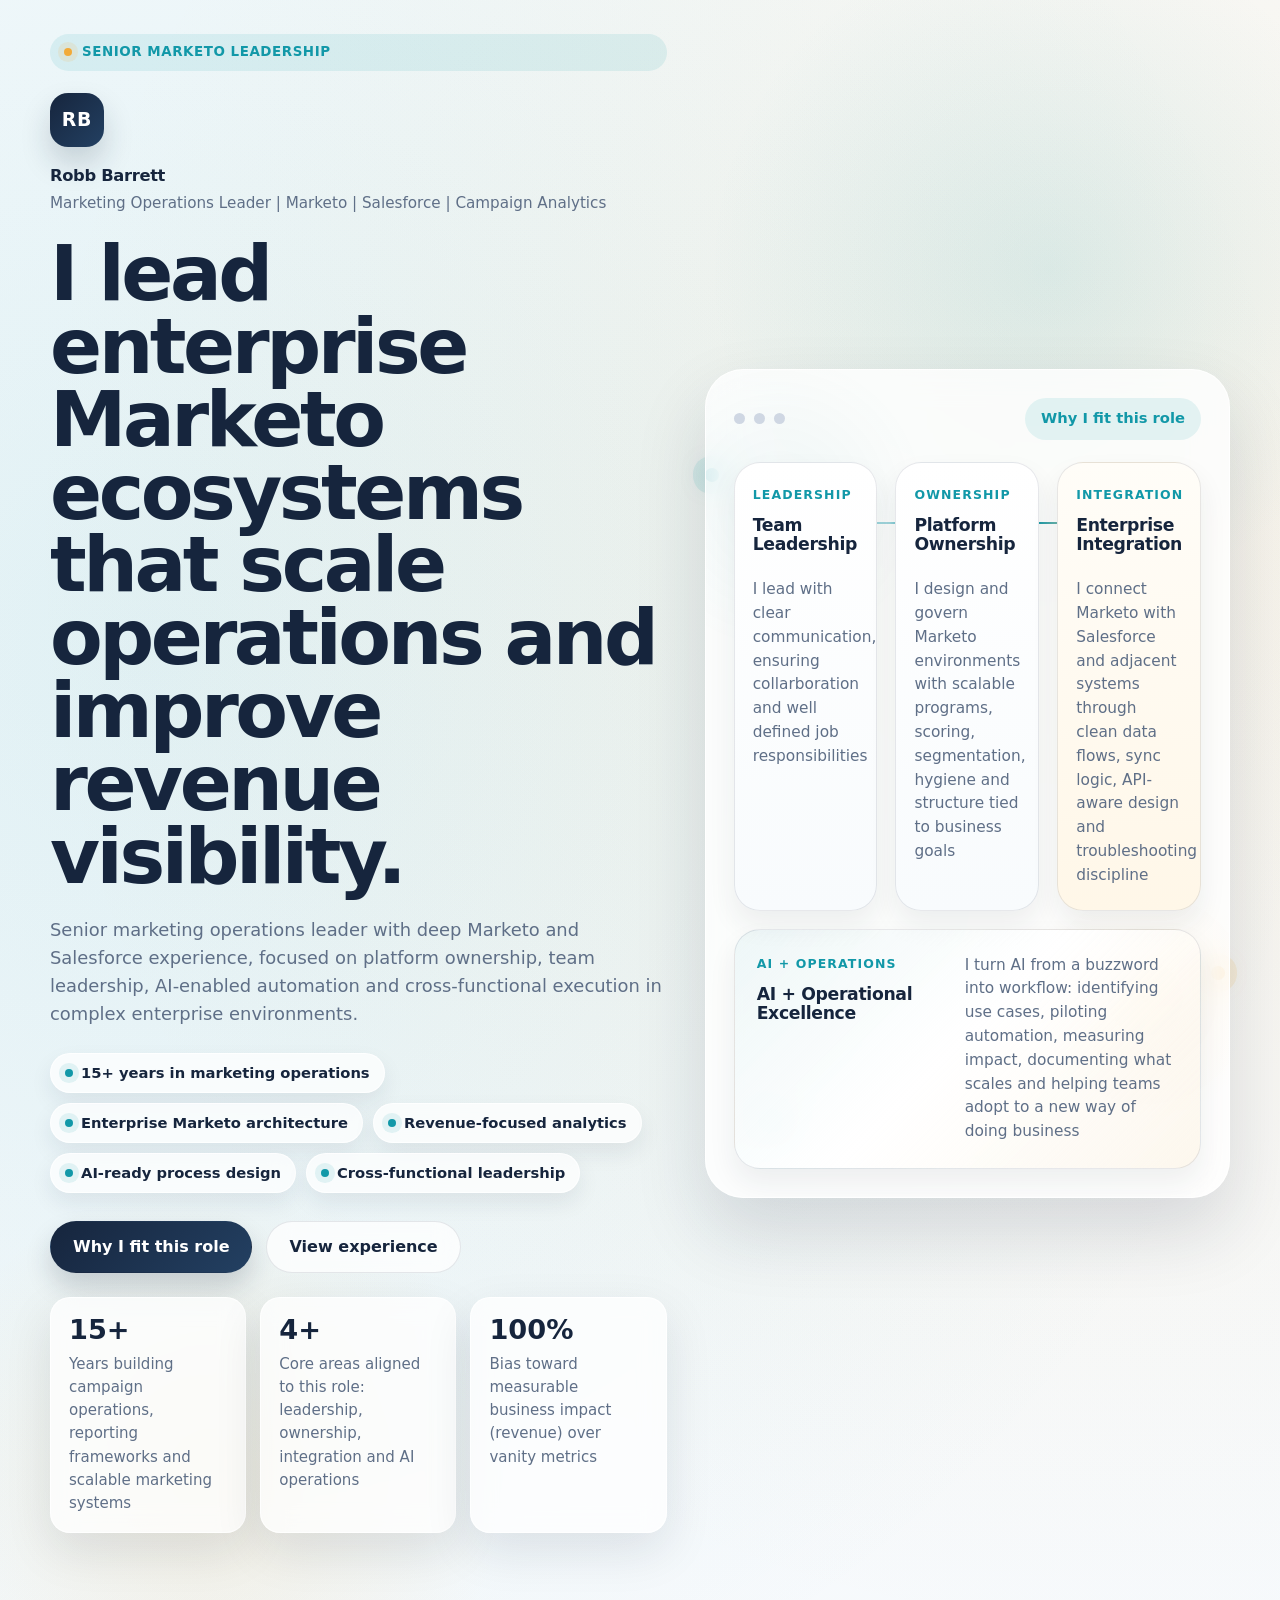
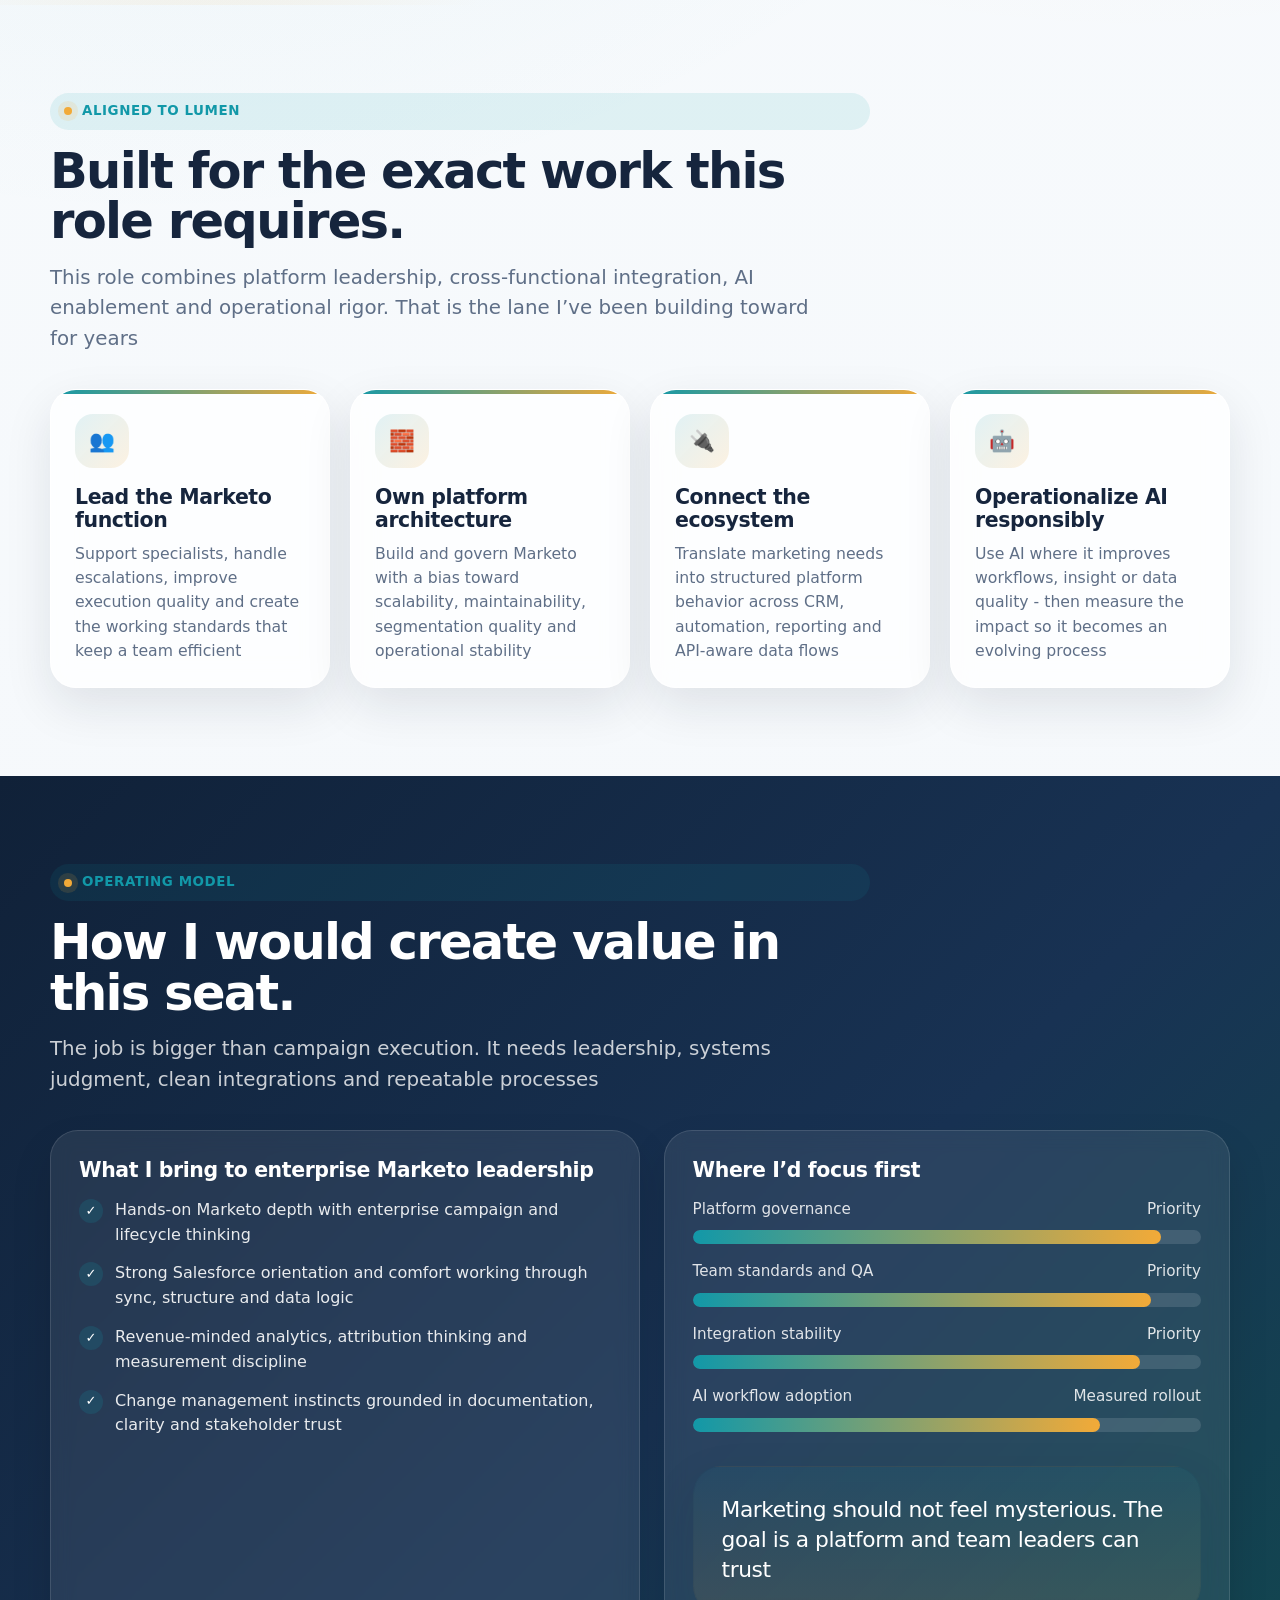
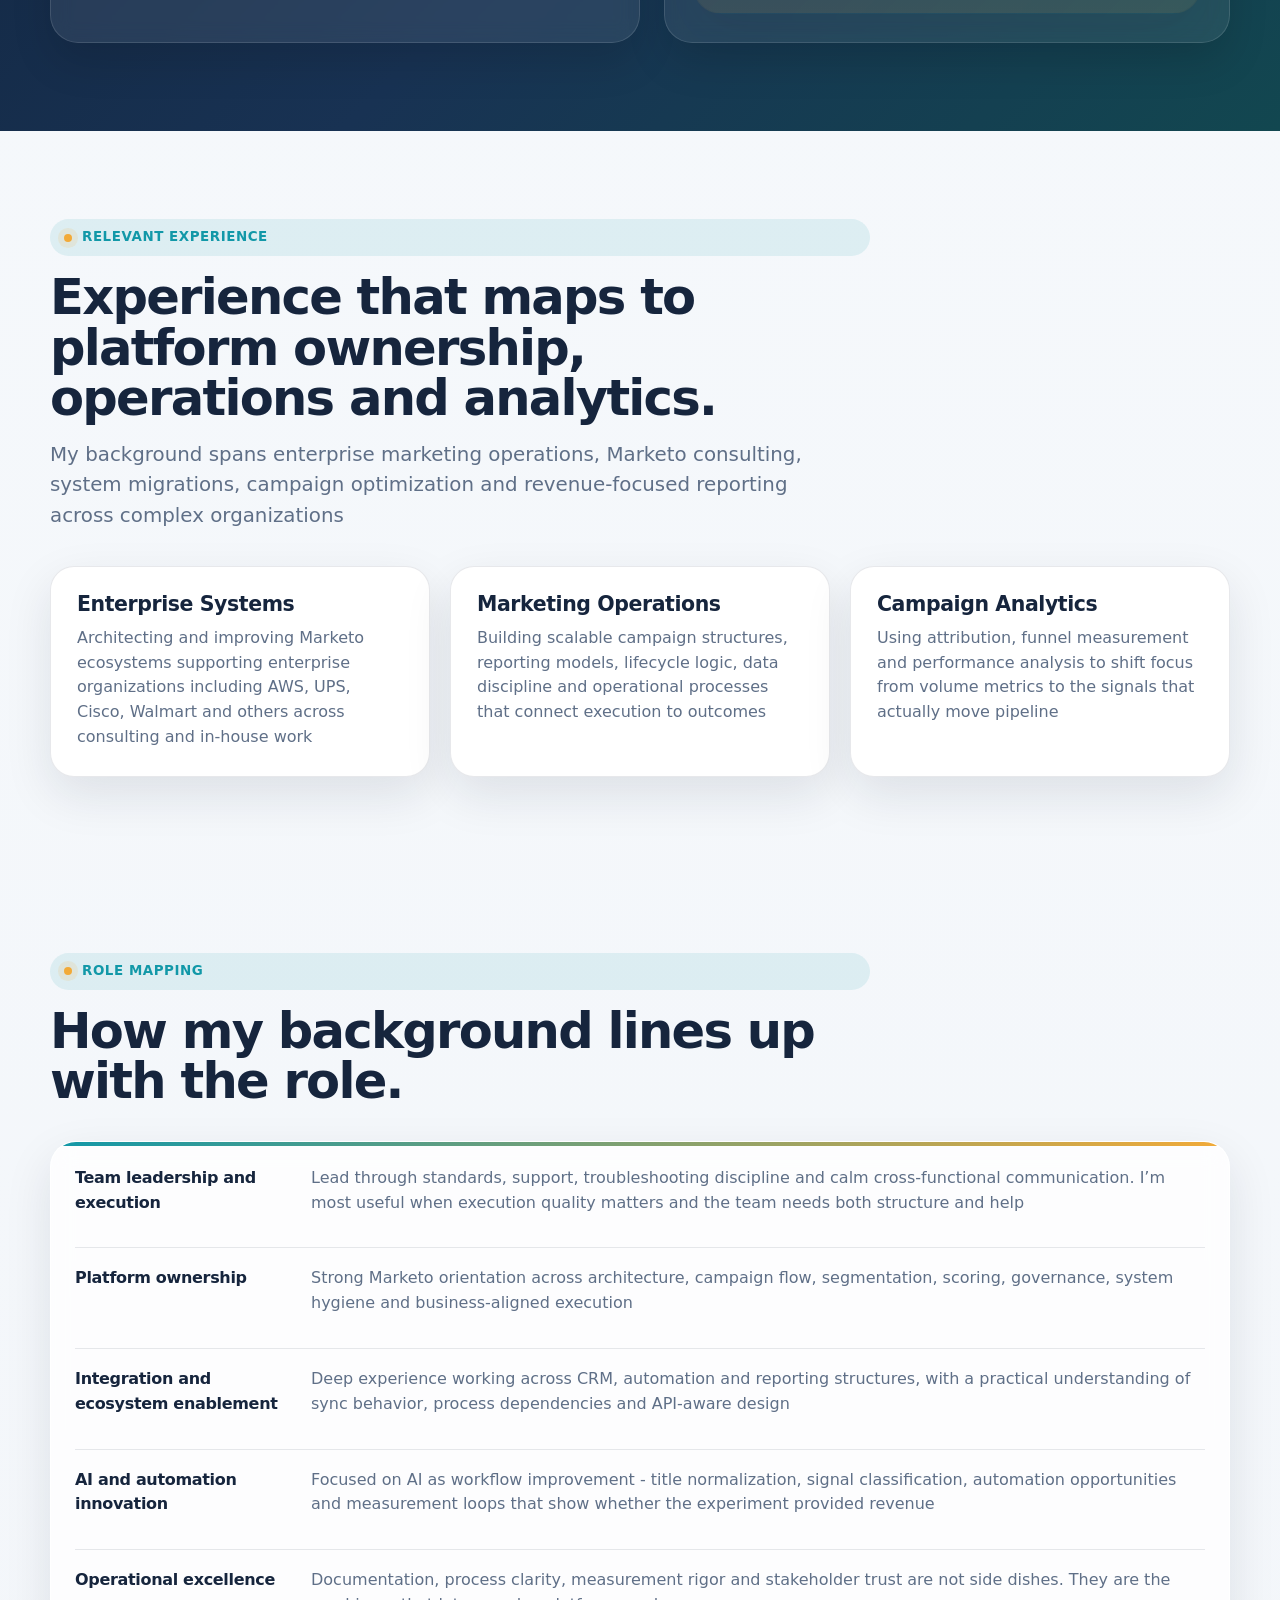
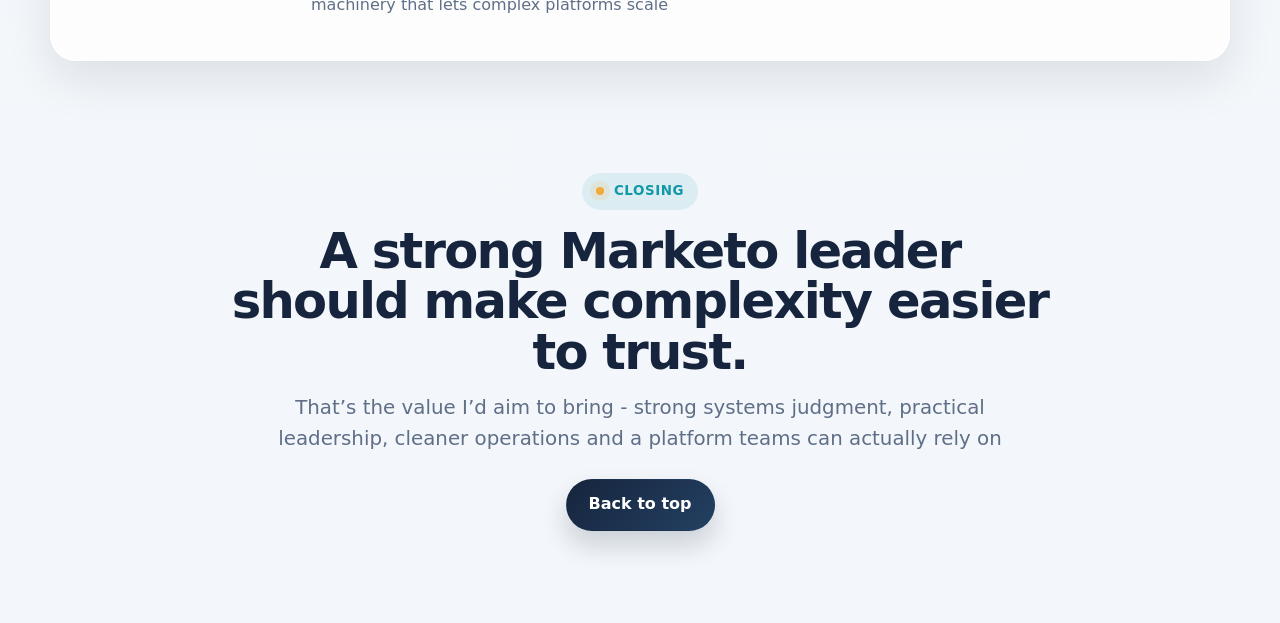
==== commit cfc0d699: "Update index2.html" ====
--- a/index2.html
+++ b/index2.html
@@ -826,7 +826,7 @@
           </div>
           <div class="stat">
             <div class="num" data-count="100">0</div>
-            <p>Bias toward measurable business impact over vanity-metric confetti</p>
+            <p>Bias toward measurable business impact (revenue) over vanity metrics</p>
           </div>
         </div>
       </div>
@@ -851,19 +851,19 @@
             <div class="value-card">
               <span class="kicker">Leadership</span>
               <h3>Team Leadership</h3>
-              <p>I lead specialists with clear QA standards, escalation support, execution discipline and operational playbooks that keep the work reliable.</p>
+              <p>I lead with clear communication, ensuring collarboration and well defined job responsibilities</p>
             </div>
 
             <div class="value-card">
               <span class="kicker">Ownership</span>
               <h3>Platform Ownership</h3>
-              <p>I design and govern Marketo environments with scalable programs, scoring, segmentation, hygiene and structure tied to business goals.</p>
+              <p>I design and govern Marketo environments with scalable programs, scoring, segmentation, hygiene and structure tied to business goals</p>
             </div>
 
             <div class="value-card alt">
               <span class="kicker">Integration</span>
               <h3>Enterprise Integration</h3>
-              <p>I connect Marketo with Salesforce and adjacent systems through clean data flows, sync logic, API-aware design and troubleshooting discipline.</p>
+              <p>I connect Marketo with Salesforce and adjacent systems through clean data flows, sync logic, API-aware design and troubleshooting discipline</p>
             </div>
 
             <div class="value-card revenue-card">
@@ -871,7 +871,7 @@
                 <span class="kicker">AI + Operations</span>
                 <h3>AI + Operational Excellence</h3>
               </div>
-              <p>I turn AI from a buzzword into workflow - identifying use cases, piloting automation, measuring impact, documenting what scales and helping teams adopt it without chaos.</p>
+              <p>I turn AI from a buzzword into workflow: identifying use cases, piloting automation, measuring impact, documenting what scales and helping teams adopt to a new way of doing business</p>
             </div>
           </div>
         </div>
@@ -885,7 +885,7 @@
         <div class="eyebrow">Aligned to Lumen</div>
         <h2>Built for the exact work this role requires.</h2>
         <p class="lede">
-          This role combines platform leadership, cross-functional integration, AI enablement and operational rigor. That is the lane I’ve been building toward for years.
+          This role combines platform leadership, cross-functional integration, AI enablement and operational rigor. That is the lane I’ve been building toward for years
         </p>
       </div>
 
@@ -893,25 +893,25 @@
         <div class="card">
           <div class="icon">👥</div>
           <h3>Lead the Marketo function</h3>
-          <p>Support specialists, handle escalations, improve execution quality and create the working standards that keep a team fast without getting sloppy.</p>
+          <p>Support specialists, handle escalations, improve execution quality and create the working standards that keep a team efficient</p>
         </div>
 
         <div class="card">
           <div class="icon">🧱</div>
           <h3>Own platform architecture</h3>
-          <p>Build and govern Marketo with a bias toward scalability, maintainability, segmentation quality and operational stability over clever little hacks.</p>
+          <p>Build and govern Marketo with a bias toward scalability, maintainability, segmentation quality and operational stability</p>
         </div>
 
         <div class="card">
           <div class="icon">🔌</div>
           <h3>Connect the ecosystem</h3>
-          <p>Translate marketing needs into structured platform behavior across CRM, automation, reporting and API-aware data flows.</p>
+          <p>Translate marketing needs into structured platform behavior across CRM, automation, reporting and API-aware data flows</p>
         </div>
 
         <div class="card">
           <div class="icon">🤖</div>
           <h3>Operationalize AI responsibly</h3>
-          <p>Use AI where it improves workflows, insight or data quality - then measure the impact so it becomes a process, not a buzzword costume.</p>
+          <p>Use AI where it improves workflows, insight or data quality - then measure the impact so it becomes an evolving process</p>
         </div>
       </div>
     </div>
@@ -923,7 +923,7 @@
         <div class="eyebrow">Operating Model</div>
         <h2>How I would create value in this seat.</h2>
         <p class="lede">
-          The job is bigger than campaign execution. It needs leadership, systems judgment, clean integrations and enough calm to make change stick.
+          The job is bigger than campaign execution. It needs leadership, systems judgment, clean integrations and repeatable processes
         </p>
       </div>
 
@@ -974,7 +974,7 @@
           </div>
 
           <div class="quote">
-            Marketing should not feel mysterious. The goal is a platform and team leaders can trust.
+            Marketing should not feel mysterious. The goal is a platform and team leaders can trust
           </div>
         </div>
       </div>
@@ -987,24 +987,24 @@
         <div class="eyebrow">Relevant Experience</div>
         <h2>Experience that maps to platform ownership, operations and analytics.</h2>
         <p class="lede">
-          My background spans enterprise marketing operations, Marketo consulting, system migrations, campaign optimization and revenue-focused reporting across complex organizations.
+          My background spans enterprise marketing operations, Marketo consulting, system migrations, campaign optimization and revenue-focused reporting across complex organizations
         </p>
       </div>
 
       <div class="proof-grid">
         <div class="proof-card">
           <h3>Enterprise Systems</h3>
-          <p>Architecting and improving Marketo ecosystems supporting enterprise organizations including AWS, UPS, Cisco, Walmart and others across consulting and in-house work.</p>
+          <p>Architecting and improving Marketo ecosystems supporting enterprise organizations including AWS, UPS, Cisco, Walmart and others across consulting and in-house work</p>
         </div>
 
         <div class="proof-card">
           <h3>Marketing Operations</h3>
-          <p>Building scalable campaign structures, reporting models, lifecycle logic, data discipline and operational processes that connect execution to outcomes.</p>
+          <p>Building scalable campaign structures, reporting models, lifecycle logic, data discipline and operational processes that connect execution to outcomes</p>
         </div>
 
         <div class="proof-card">
           <h3>Campaign Analytics</h3>
-          <p>Using attribution, funnel measurement and performance analysis to shift focus from volume metrics to the signals that actually move pipeline.</p>
+          <p>Using attribution, funnel measurement and performance analysis to shift focus from volume metrics to the signals that actually move pipeline</p>
         </div>
       </div>
     </div>
@@ -1015,36 +1015,33 @@
       <div class="section-head">
         <div class="eyebrow">Role Mapping</div>
         <h2>How my background lines up with the role.</h2>
-        <p class="lede">
-          This is the practical translation layer - less abstract positioning, more direct relevance.
-        </p>
       </div>
 
       <div class="card">
         <div class="role-map">
           <div class="role-row">
             <strong>Team leadership and execution</strong>
-            <div class="muted">Lead through standards, support, troubleshooting discipline and calm cross-functional communication. I’m most useful when execution quality matters and the team needs both structure and help.</div>
+            <div class="muted">Lead through standards, support, troubleshooting discipline and calm cross-functional communication. I’m most useful when execution quality matters and the team needs both structure and help</div>
           </div>
 
           <div class="role-row">
             <strong>Platform ownership</strong>
-            <div class="muted">Strong Marketo orientation across architecture, campaign flow, segmentation, scoring, governance, system hygiene and business-aligned execution.</div>
+            <div class="muted">Strong Marketo orientation across architecture, campaign flow, segmentation, scoring, governance, system hygiene and business-aligned execution</div>
           </div>
 
           <div class="role-row">
             <strong>Integration and ecosystem enablement</strong>
-            <div class="muted">Deep experience working across CRM, automation and reporting structures, with a practical understanding of sync behavior, process dependencies and API-aware design.</div>
+            <div class="muted">Deep experience working across CRM, automation and reporting structures, with a practical understanding of sync behavior, process dependencies and API-aware design</div>
           </div>
 
           <div class="role-row">
             <strong>AI and automation innovation</strong>
-            <div class="muted">Focused on AI as workflow improvement - title normalization, signal classification, automation opportunities and measurement loops that show whether the experiment earned its lunch.</div>
+            <div class="muted">Focused on AI as workflow improvement - title normalization, signal classification, automation opportunities and measurement loops that show whether the experiment provided revenue</div>
           </div>
 
           <div class="role-row">
             <strong>Operational excellence</strong>
-            <div class="muted">Documentation, process clarity, measurement rigor and stakeholder trust are not side dishes. They are the machinery that lets complex platforms scale.</div>
+            <div class="muted">Documentation, process clarity, measurement rigor and stakeholder trust are not side dishes. They are the machinery that lets complex platforms scale</div>
           </div>
         </div>
       </div>
@@ -1056,7 +1053,7 @@
       <div class="eyebrow">Closing</div>
       <h2>A strong Marketo leader should make complexity easier to trust.</h2>
       <p class="lede" style="text-align:center;">
-        That’s the value I’d aim to bring - strong systems judgment, practical leadership, cleaner operations and a platform teams can actually rely on.
+        That’s the value I’d aim to bring - strong systems judgment, practical leadership, cleaner operations and a platform teams can actually rely on
       </p>
     </div>
 
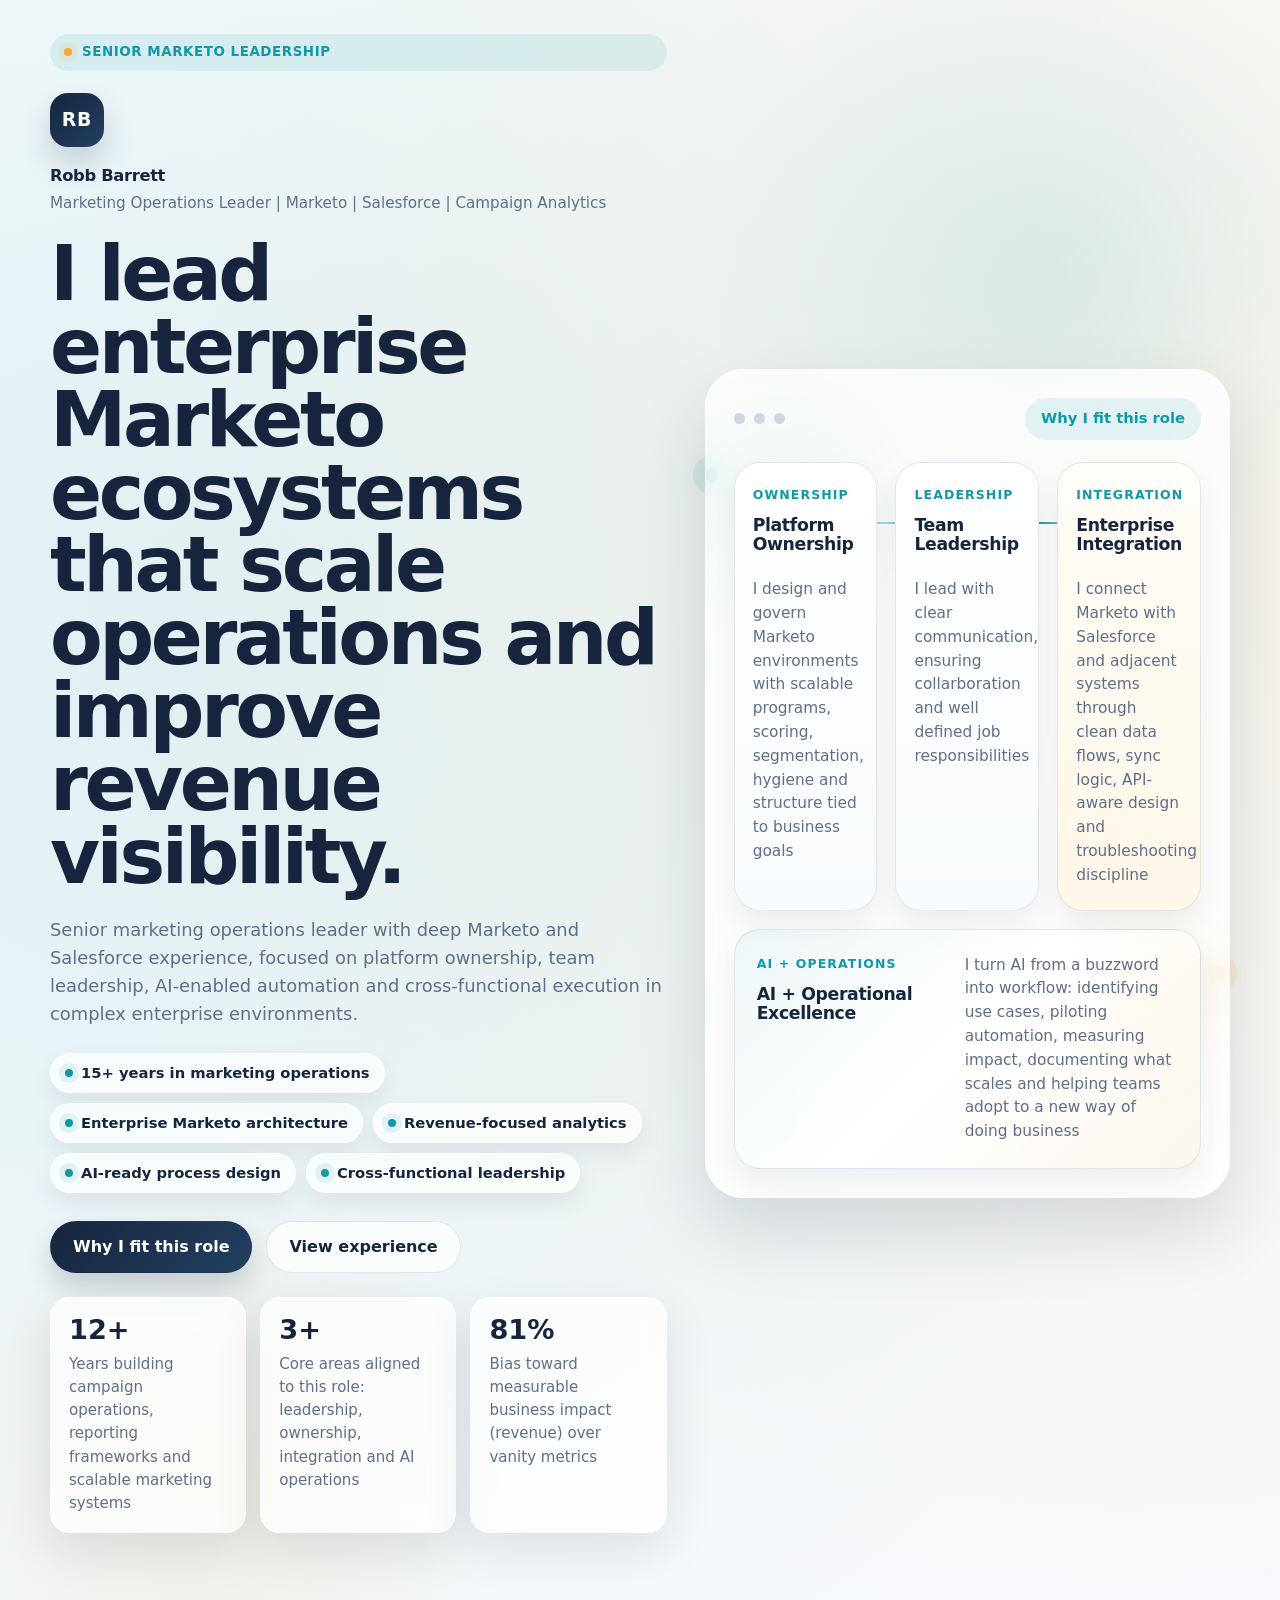
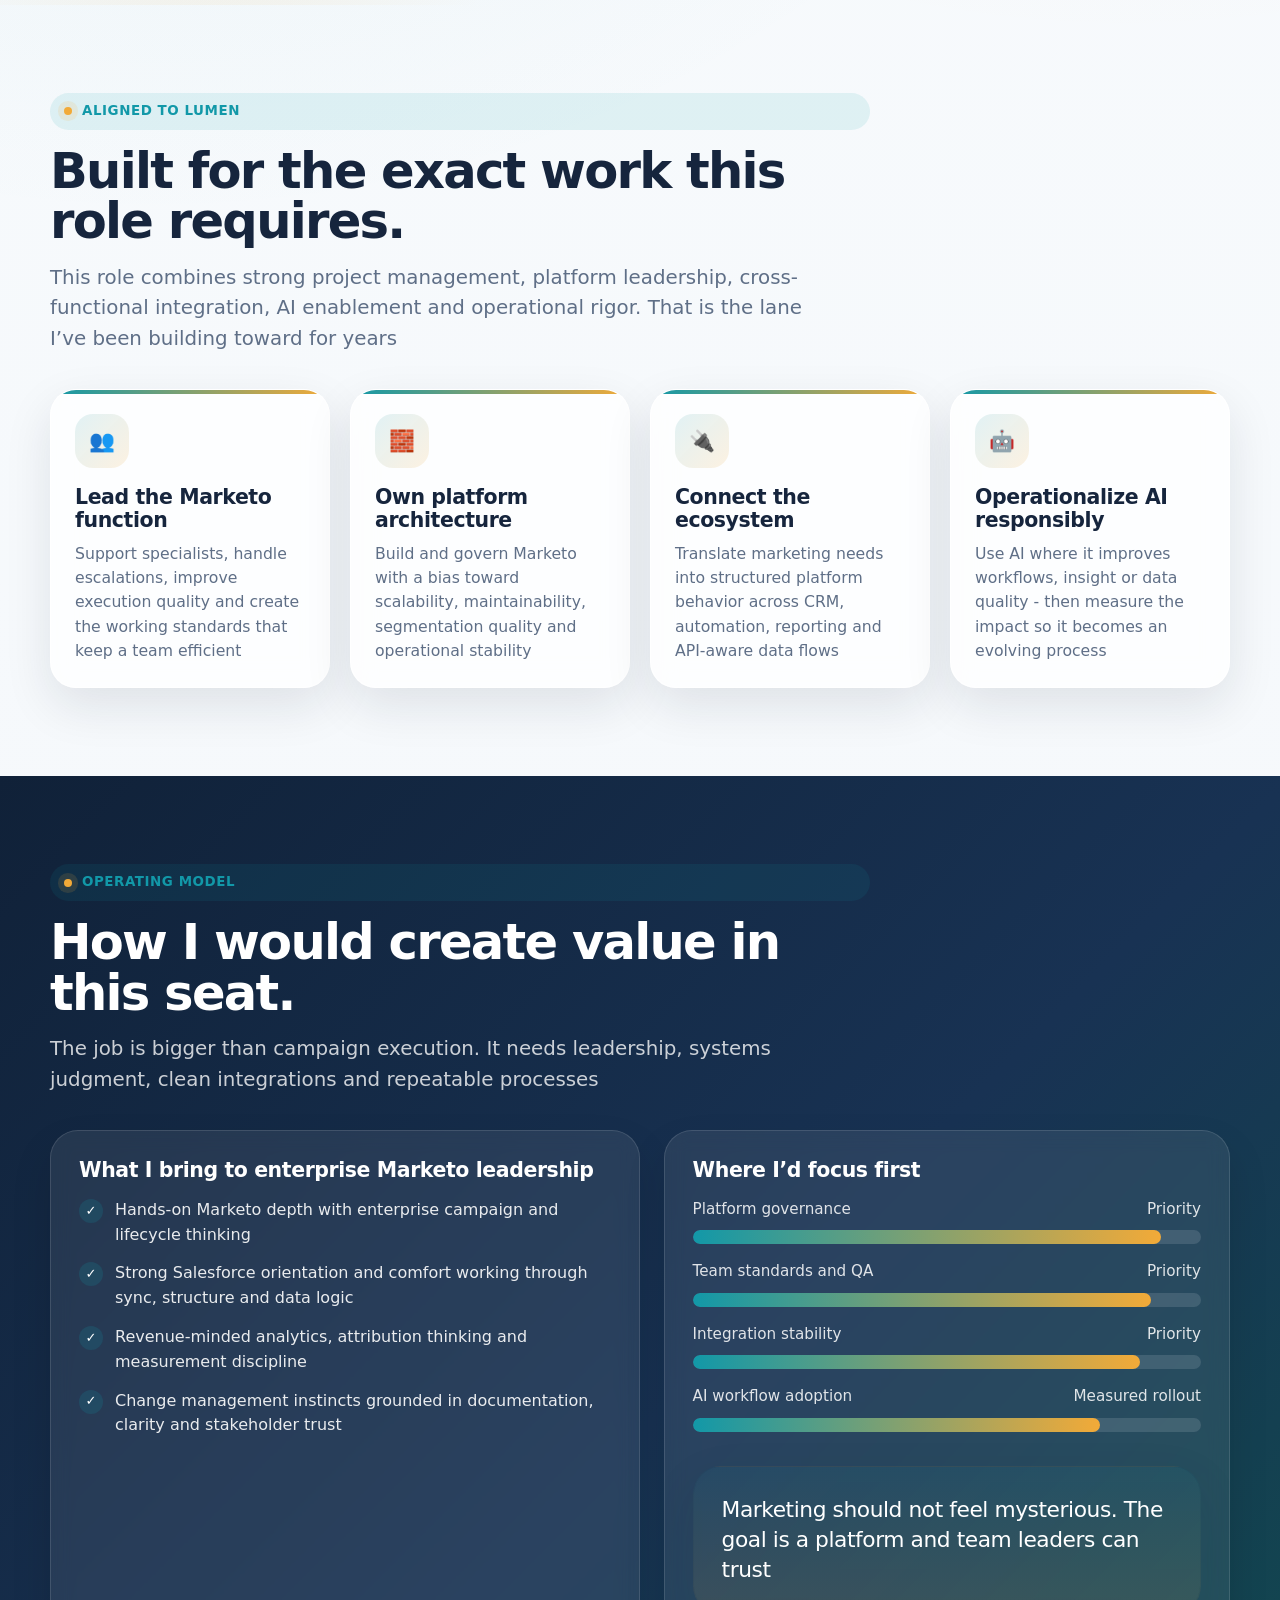
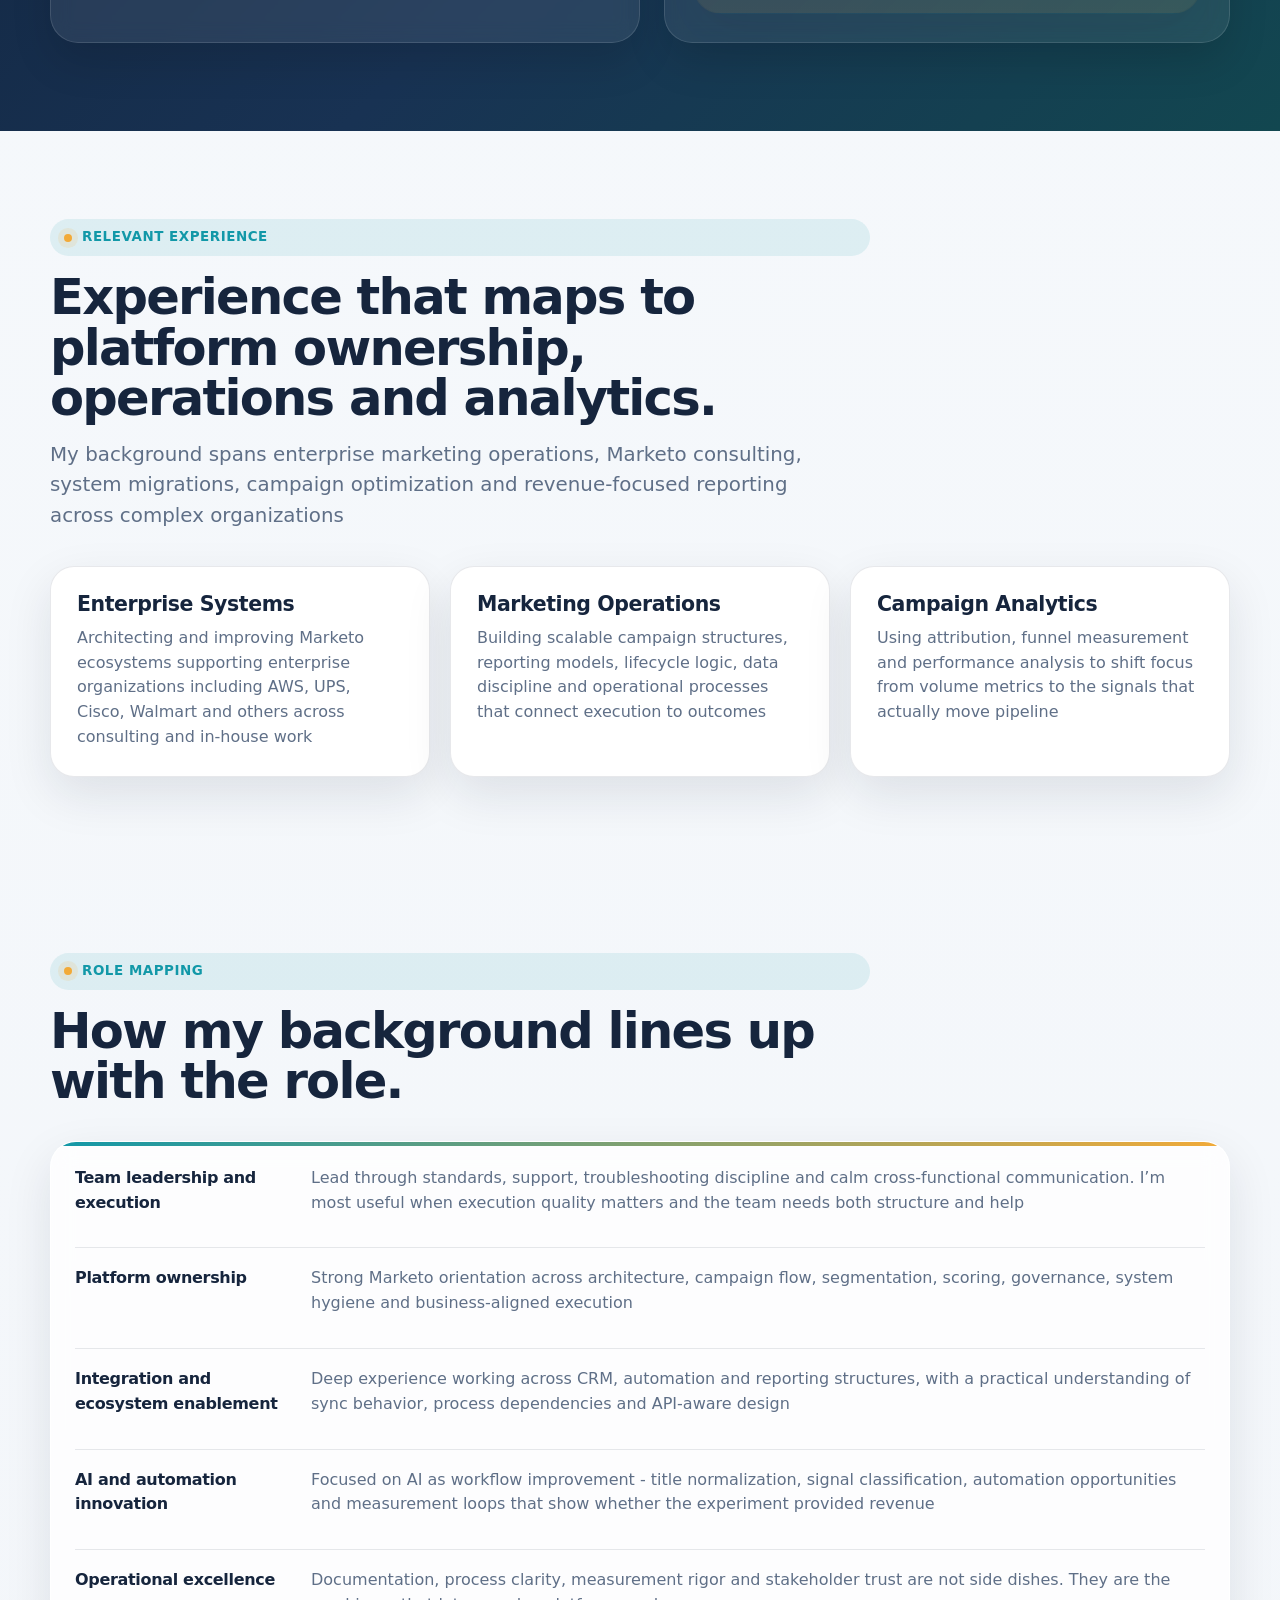
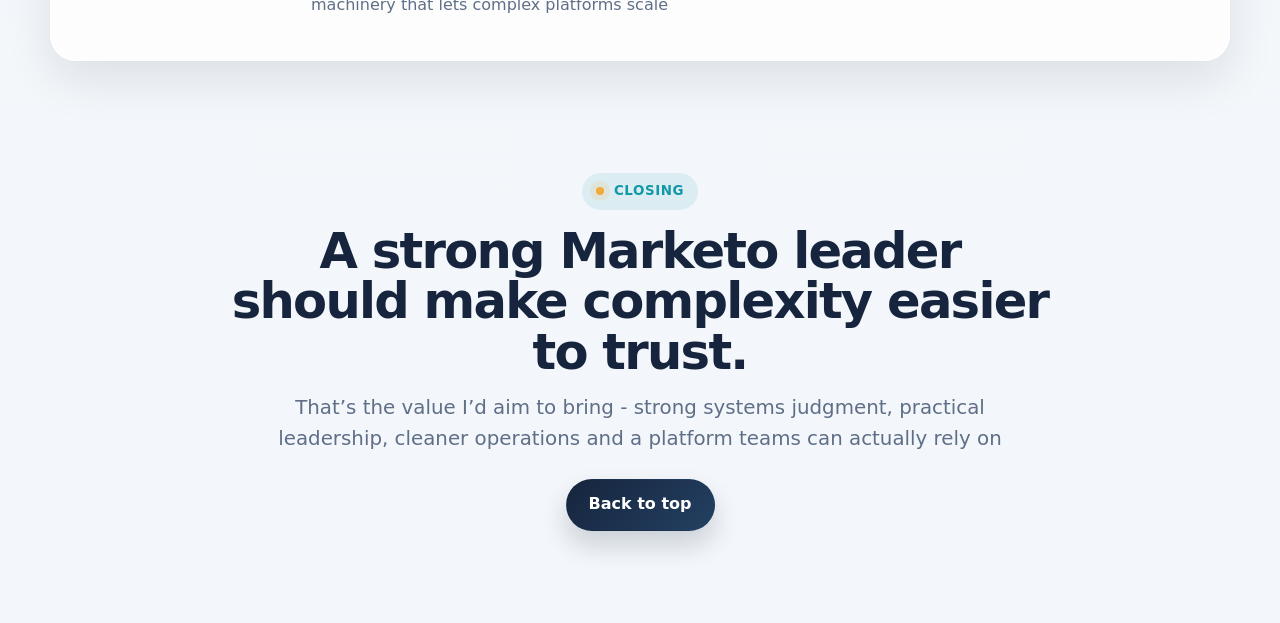
==== commit c8d3a0af: "Update index2.html" ====
--- a/index2.html
+++ b/index2.html
@@ -8,6 +8,7 @@
     name="description"
     content="Robb Barrett - enterprise Marketo leader focused on platform ownership, Salesforce integration, AI-enabled automation and revenue-focused marketing operations."
   />
+  <link rel="icon" type="image/png" sizes="32x32" href="favicon.png">
   <style>
     :root{
       --bg:#f4f7fb;
@@ -822,7 +823,7 @@
           </div>
           <div class="stat">
             <div class="num" data-count="4">0</div>
-            <p>Core areas aligned to this role: leadership, ownership, integration and AI operations</p>
+            <p>Core areas aligned to this role: <bold>leadership</bold>, <bold>ownership</bold>, <bold>integration</bold> and <bold>AI operations</bold></p>
           </div>
           <div class="stat">
             <div class="num" data-count="100">0</div>
@@ -848,16 +849,16 @@
           </div>
 
           <div class="framework-grid">
-            <div class="value-card">
-              <span class="kicker">Leadership</span>
-              <h3>Team Leadership</h3>
-              <p>I lead with clear communication, ensuring collarboration and well defined job responsibilities</p>
-            </div>
 
             <div class="value-card">
               <span class="kicker">Ownership</span>
               <h3>Platform Ownership</h3>
               <p>I design and govern Marketo environments with scalable programs, scoring, segmentation, hygiene and structure tied to business goals</p>
+            
+            </div><div class="value-card">
+              <span class="kicker">Leadership</span>
+              <h3>Team Leadership</h3>
+              <p>I lead with clear communication, ensuring collarboration and well defined job responsibilities</p>
             </div>
 
             <div class="value-card alt">
@@ -885,7 +886,7 @@
         <div class="eyebrow">Aligned to Lumen</div>
         <h2>Built for the exact work this role requires.</h2>
         <p class="lede">
-          This role combines platform leadership, cross-functional integration, AI enablement and operational rigor. That is the lane I’ve been building toward for years
+          This role combines strong project management, platform leadership, cross-functional integration, AI enablement and operational rigor. That is the lane I’ve been building toward for years
         </p>
       </div>
 
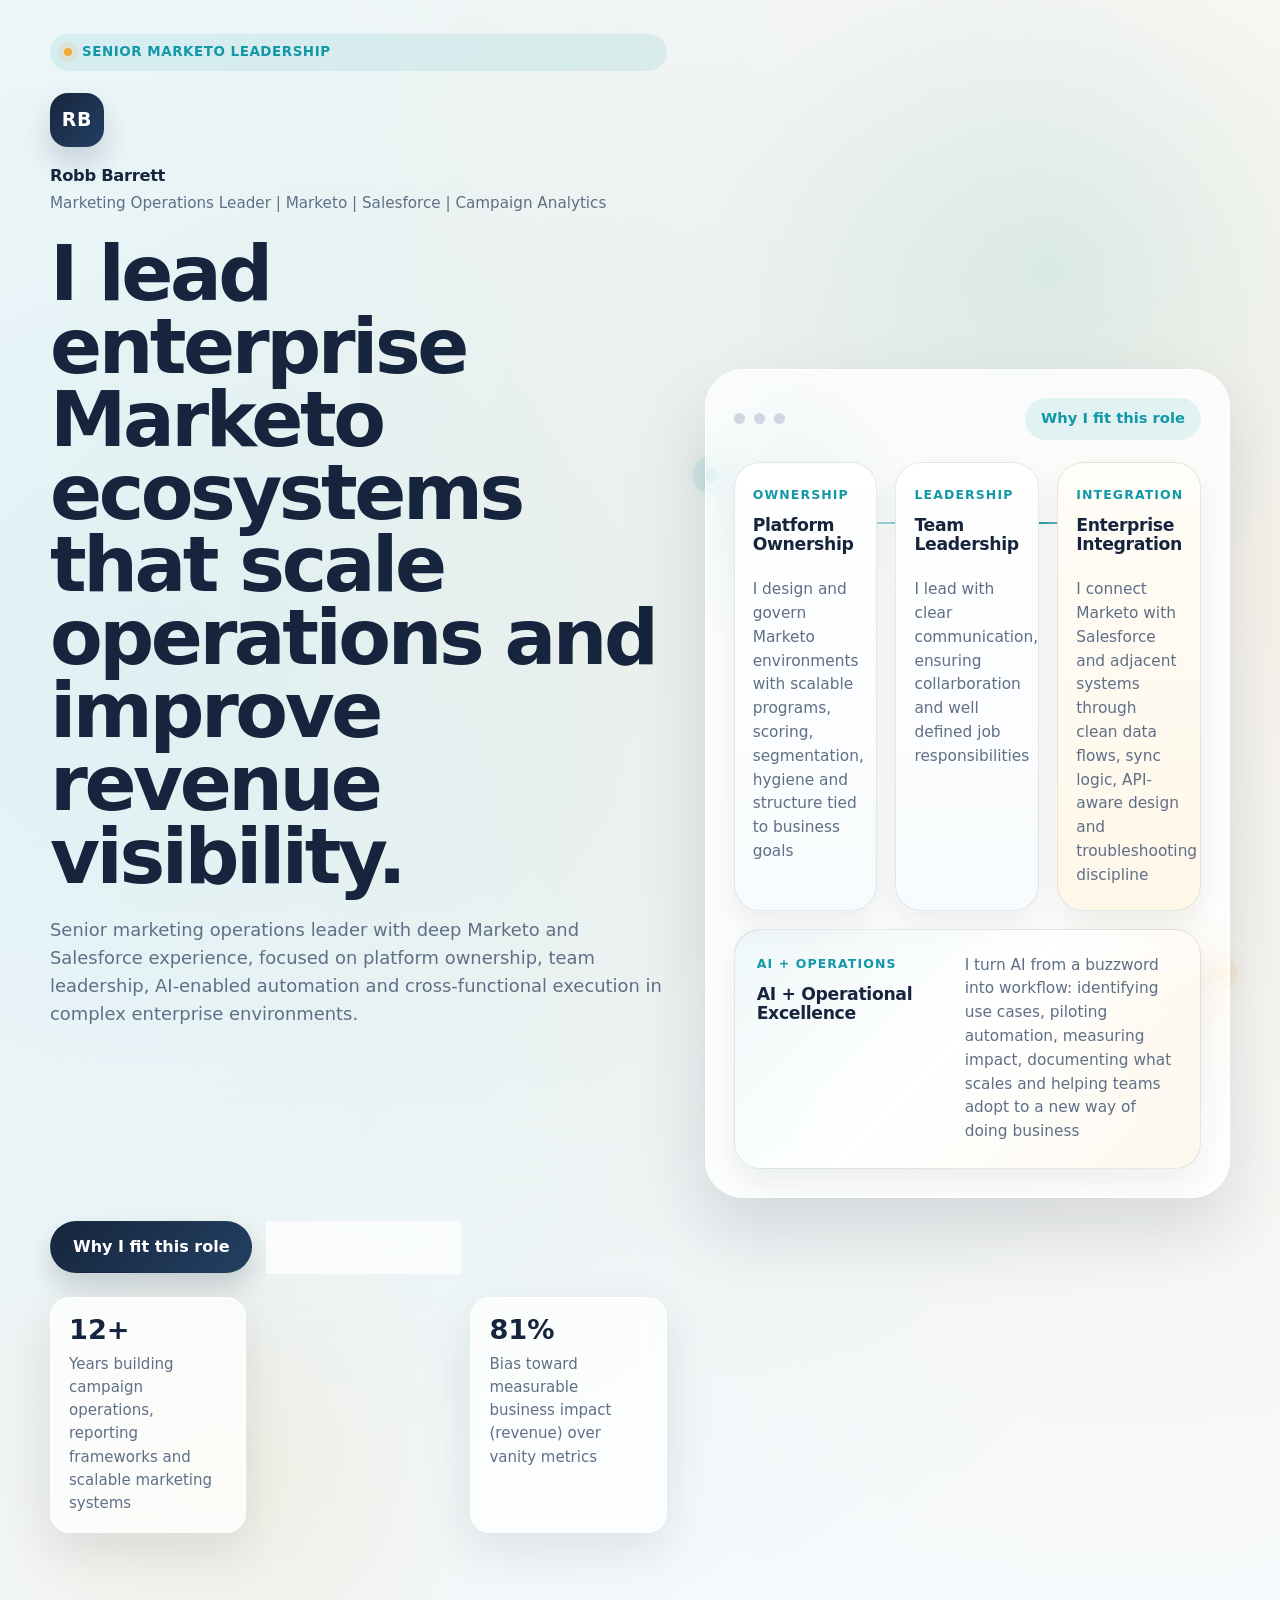
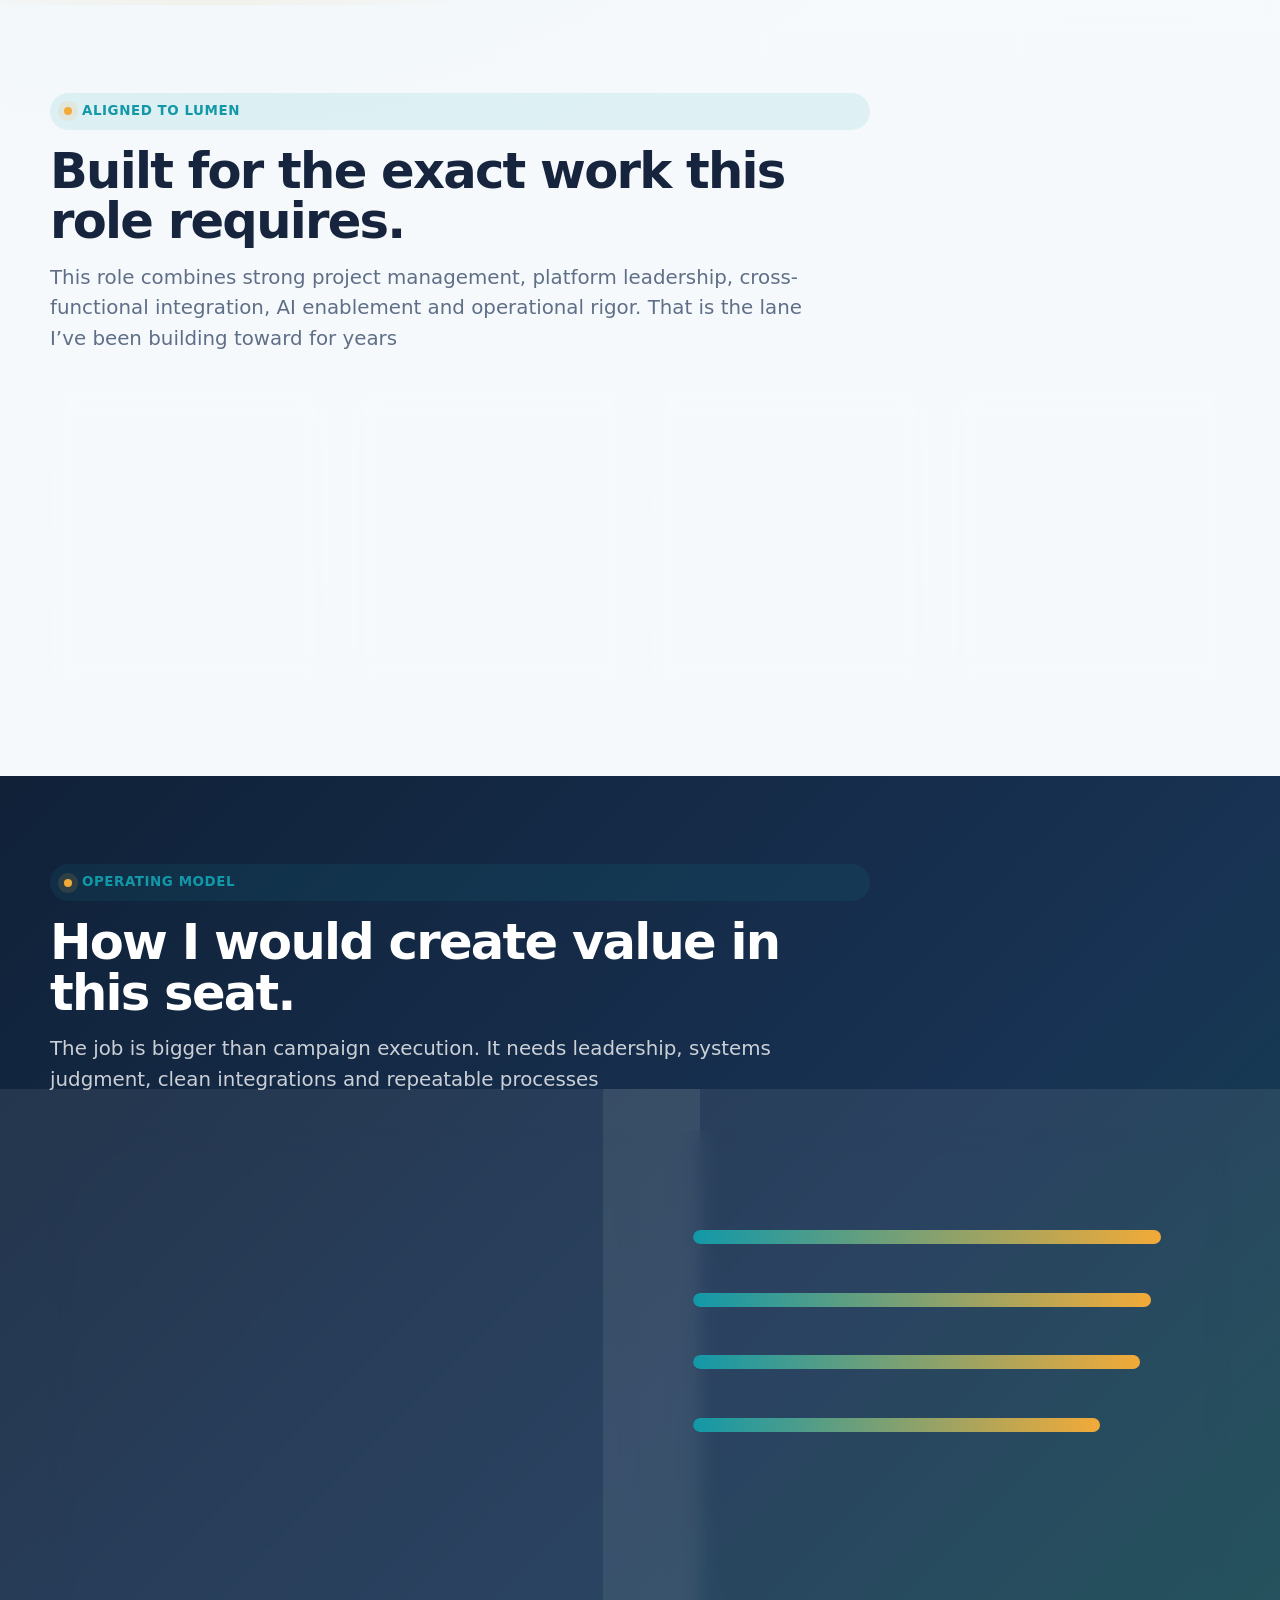
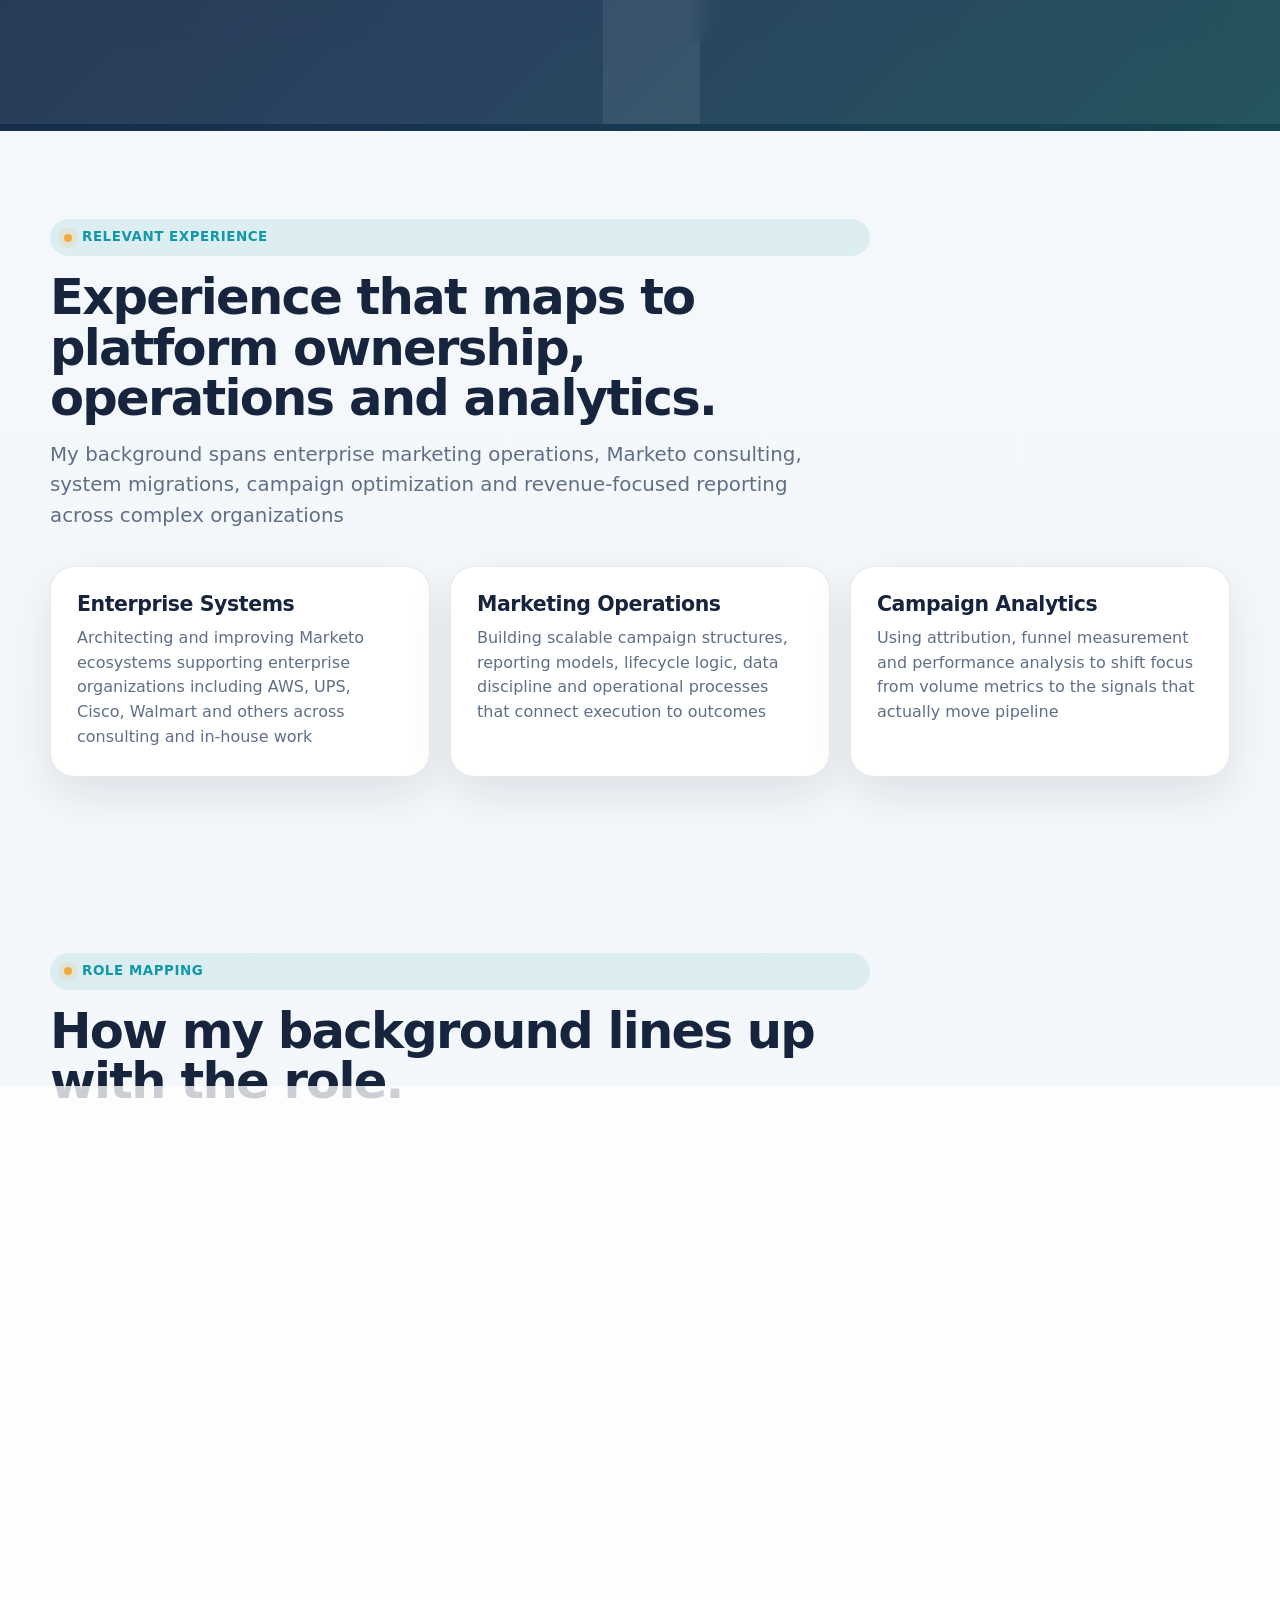
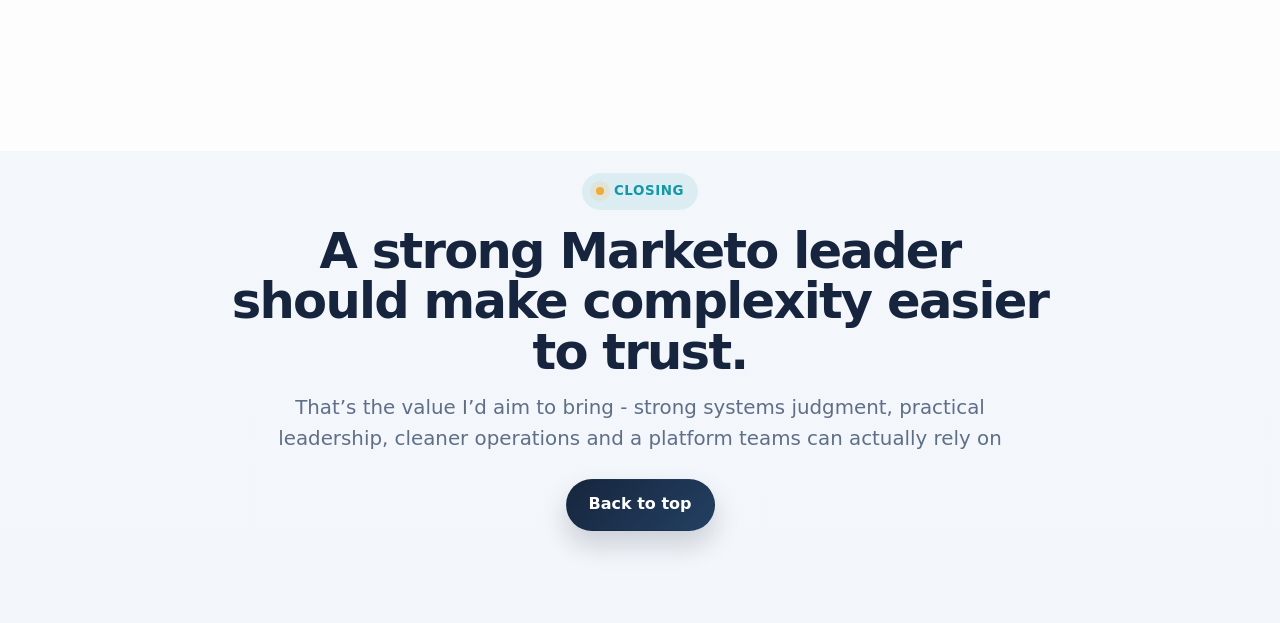
==== commit 0ea57db2: "Update index2.html" ====
--- a/index2.html
+++ b/index2.html
@@ -932,6 +932,10 @@
         <div class="panel">
           <h3>What I bring to enterprise Marketo leadership</h3>
           <div class="list">
+           <div class="list-item">
+              <div class="tick">✓</div>
+              <div>Experience implementing, migrating, optimizing and managing SMB to Enterprise sized Marketo systems </div>
+            </div>
             <div class="list-item">
               <div class="tick">✓</div>
               <div>Hands-on Marketo depth with enterprise campaign and lifecycle thinking</div>
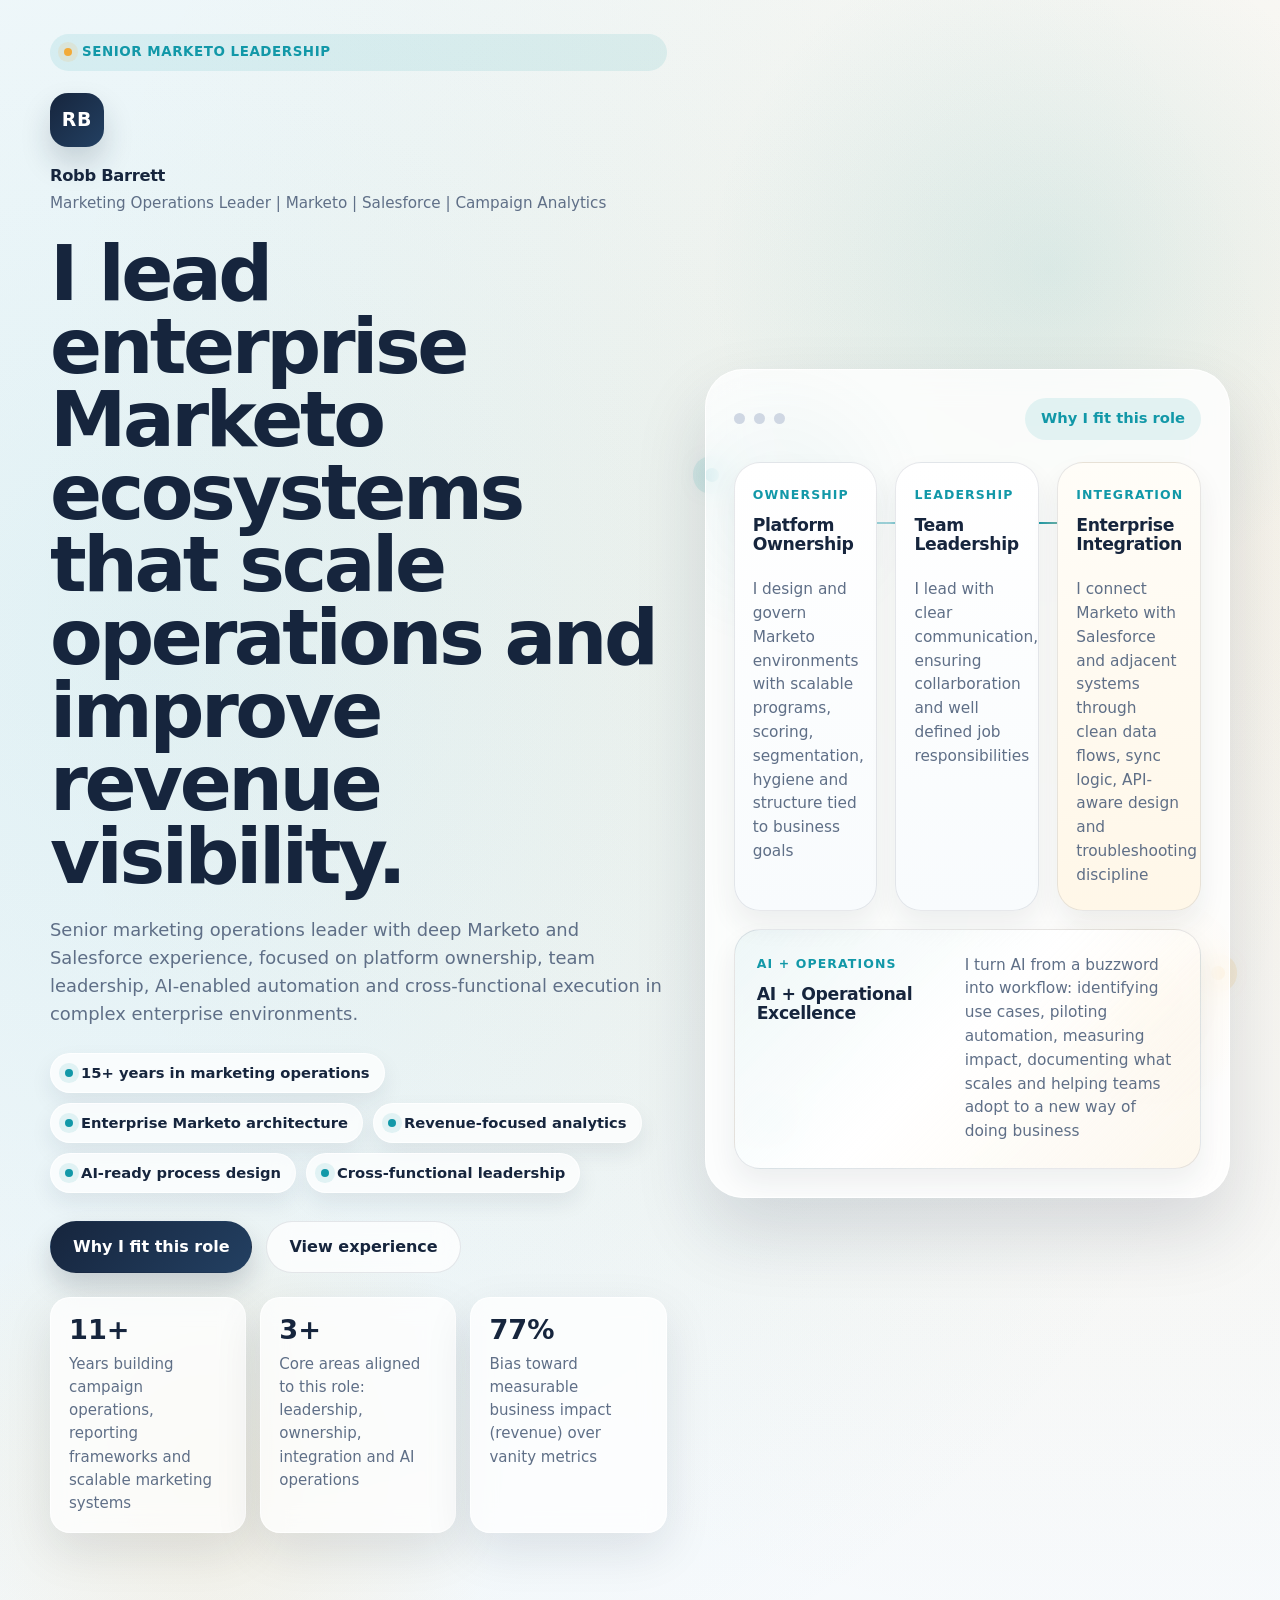
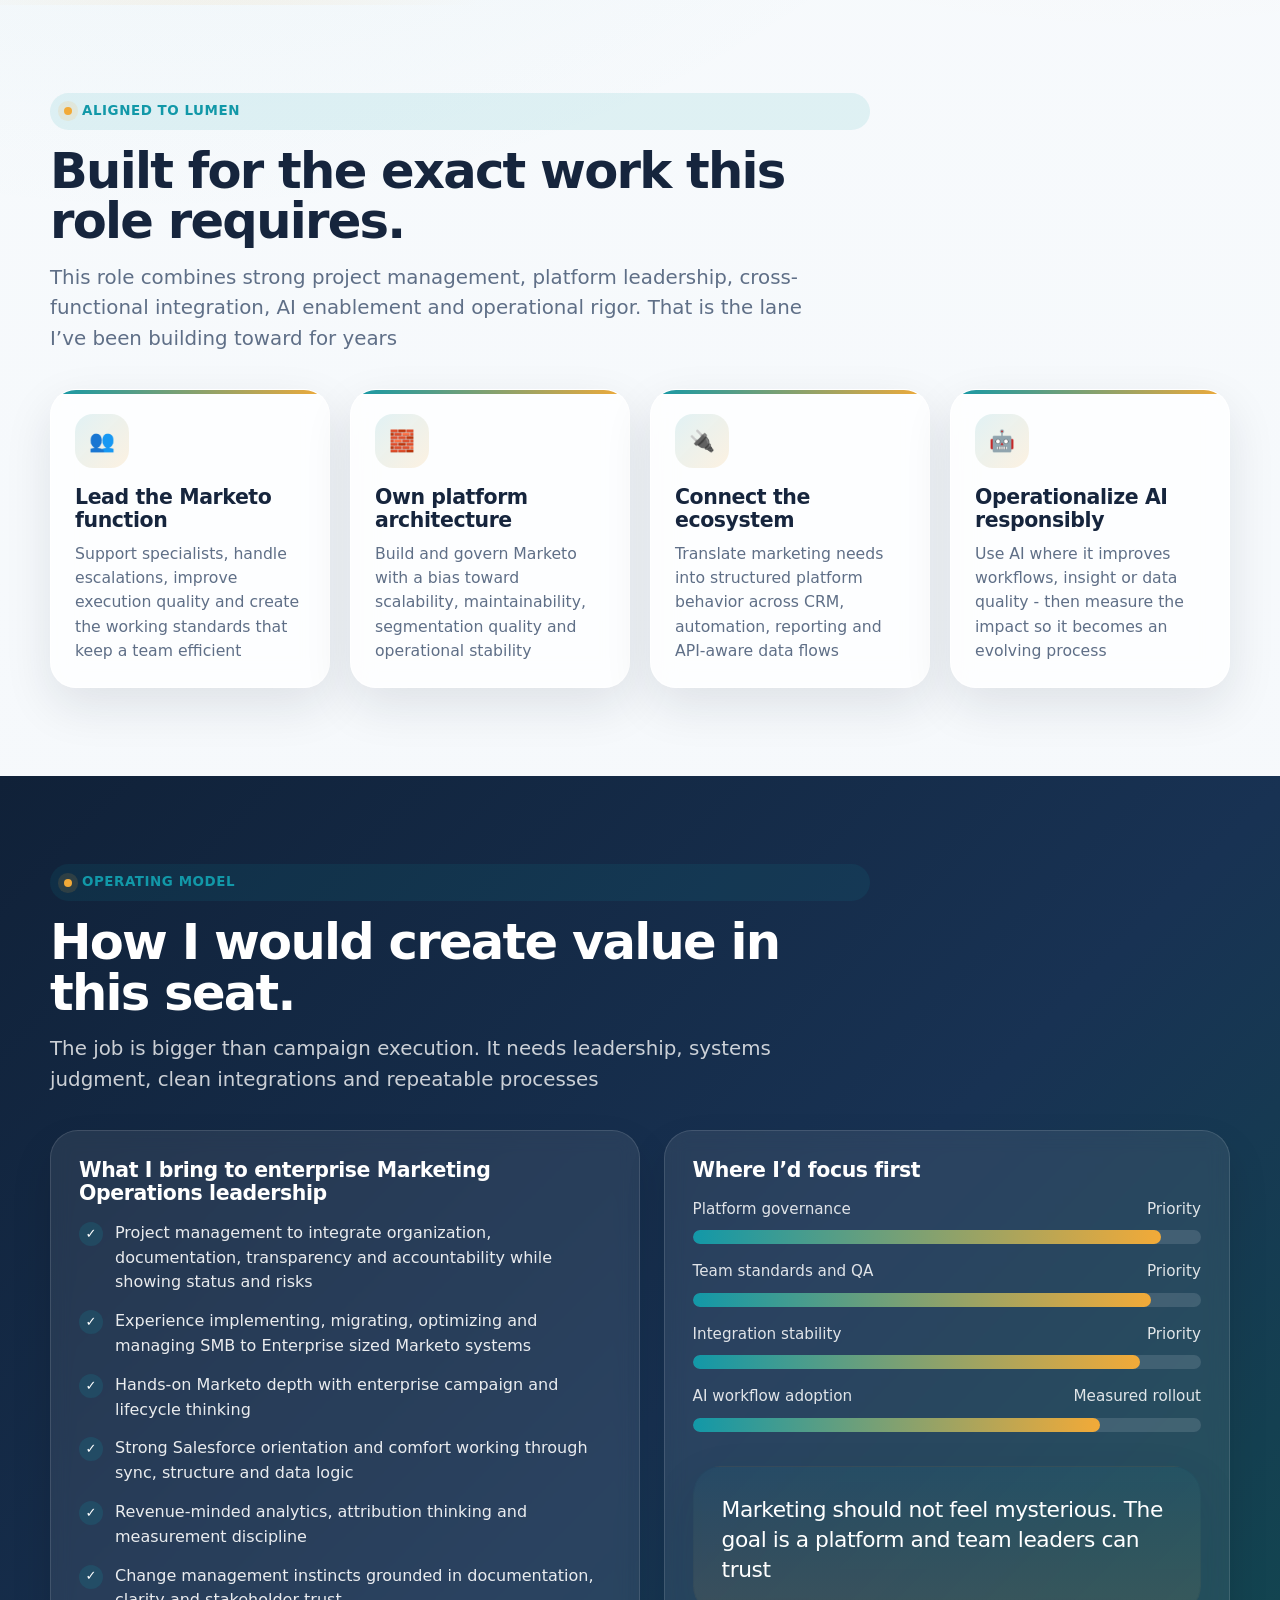
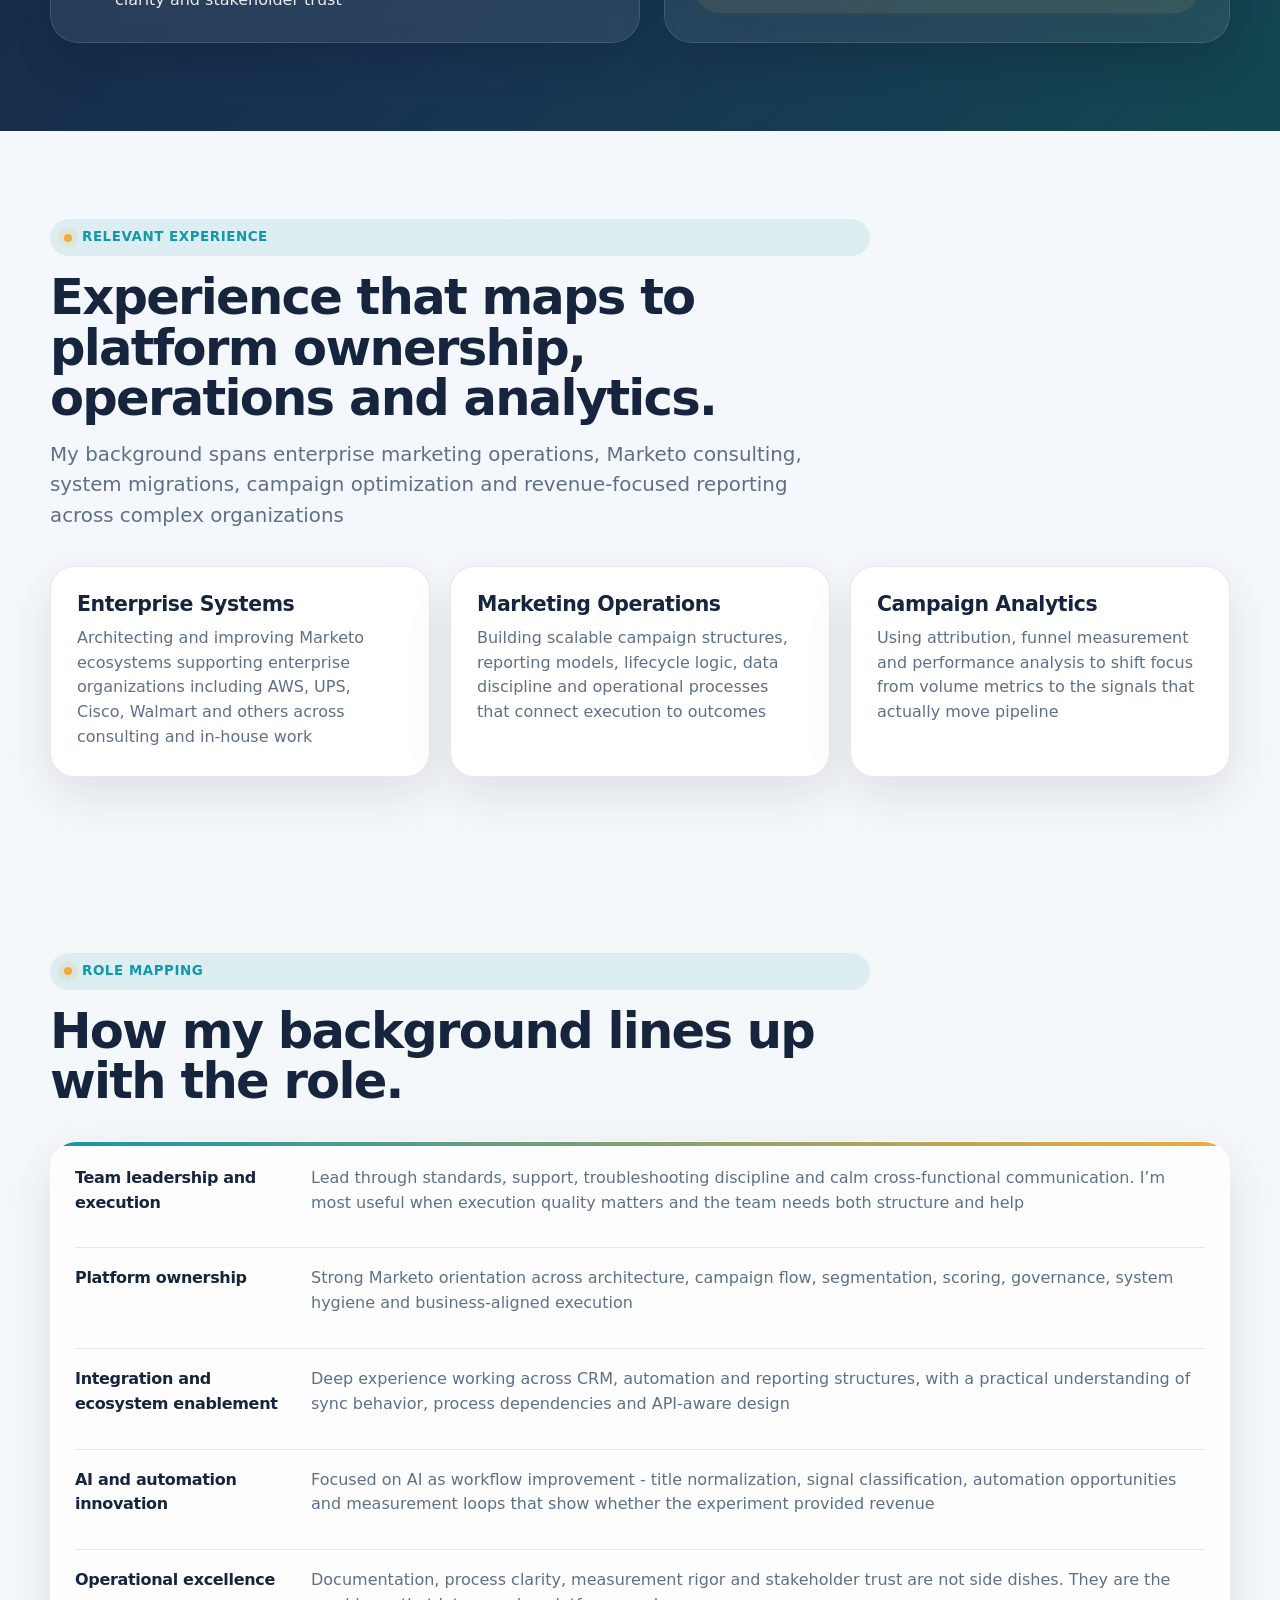
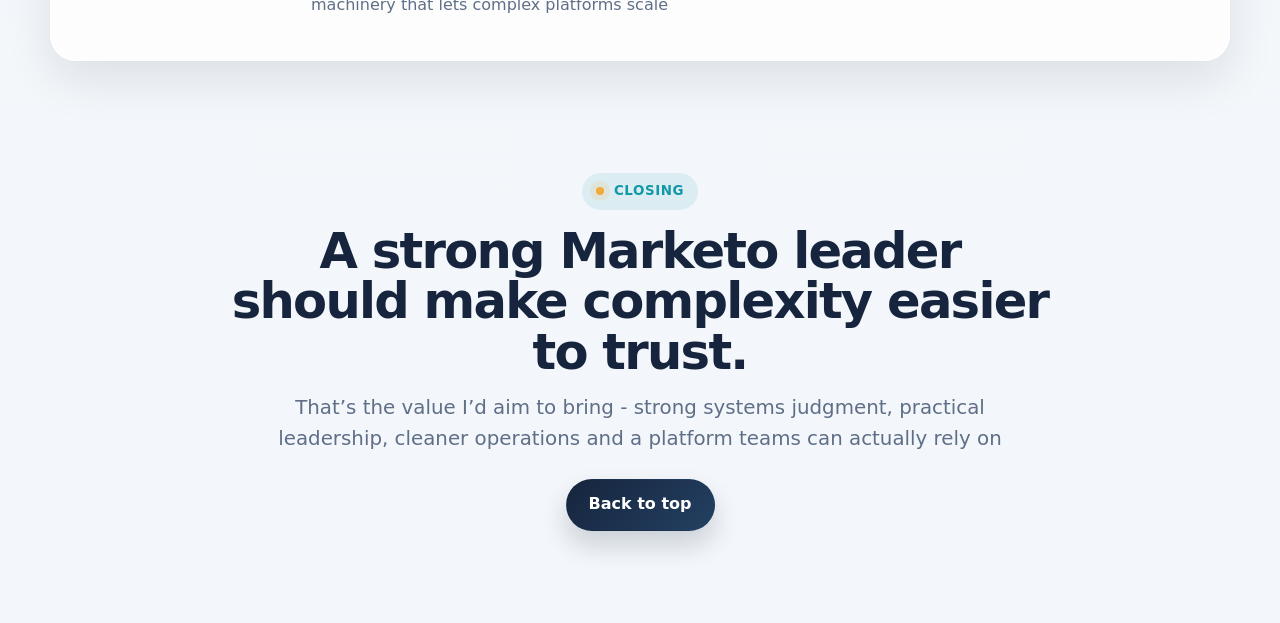
==== commit 0b0e9cb2: "Update index2.html" ====
--- a/index2.html
+++ b/index2.html
@@ -930,8 +930,12 @@
 
       <div class="impact-grid">
         <div class="panel">
-          <h3>What I bring to enterprise Marketo leadership</h3>
+          <h3>What I bring to enterprise Marketing Operations leadership</h3>
           <div class="list">
+           <div class="list-item">
+              <div class="tick">✓</div>
+              <div>Project management to integrate organization, documentation, transparency and accountability while showing status and risks</div>
+            </div>
            <div class="list-item">
               <div class="tick">✓</div>
               <div>Experience implementing, migrating, optimizing and managing SMB to Enterprise sized Marketo systems </div>
